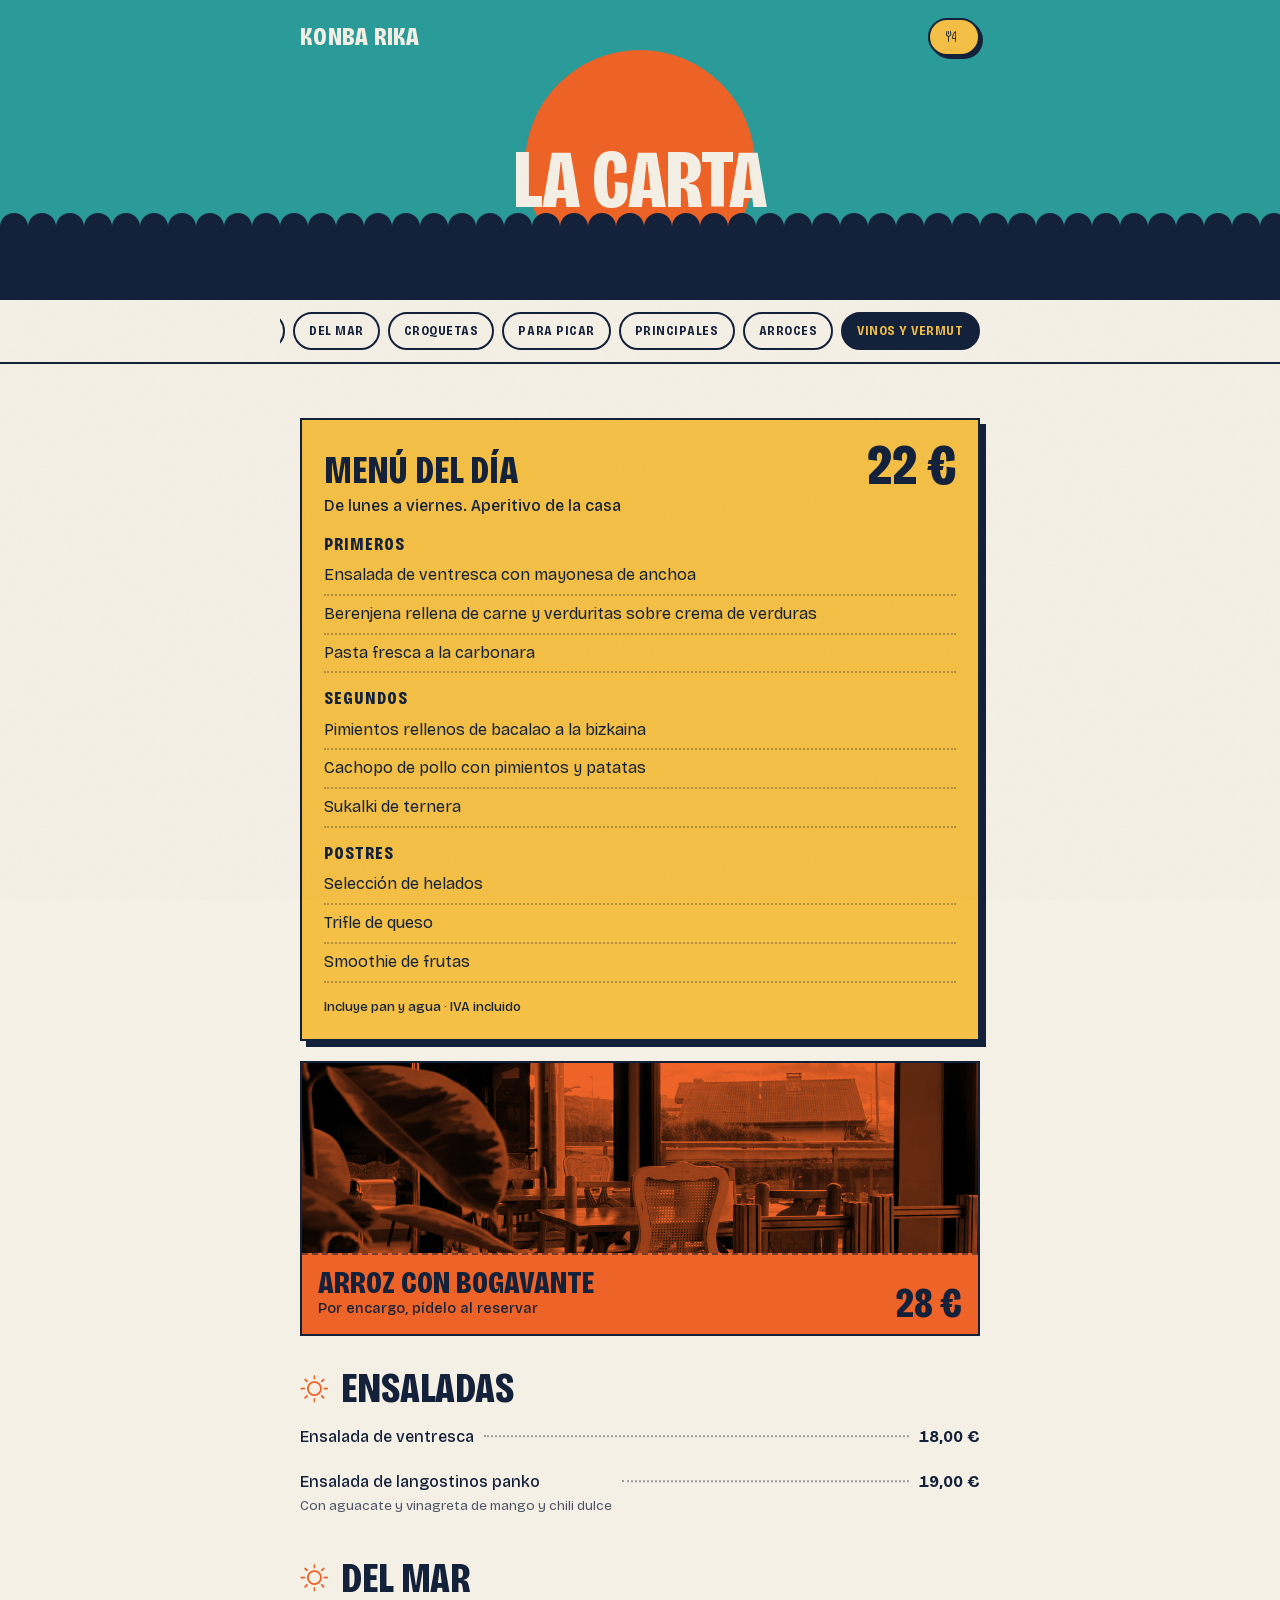
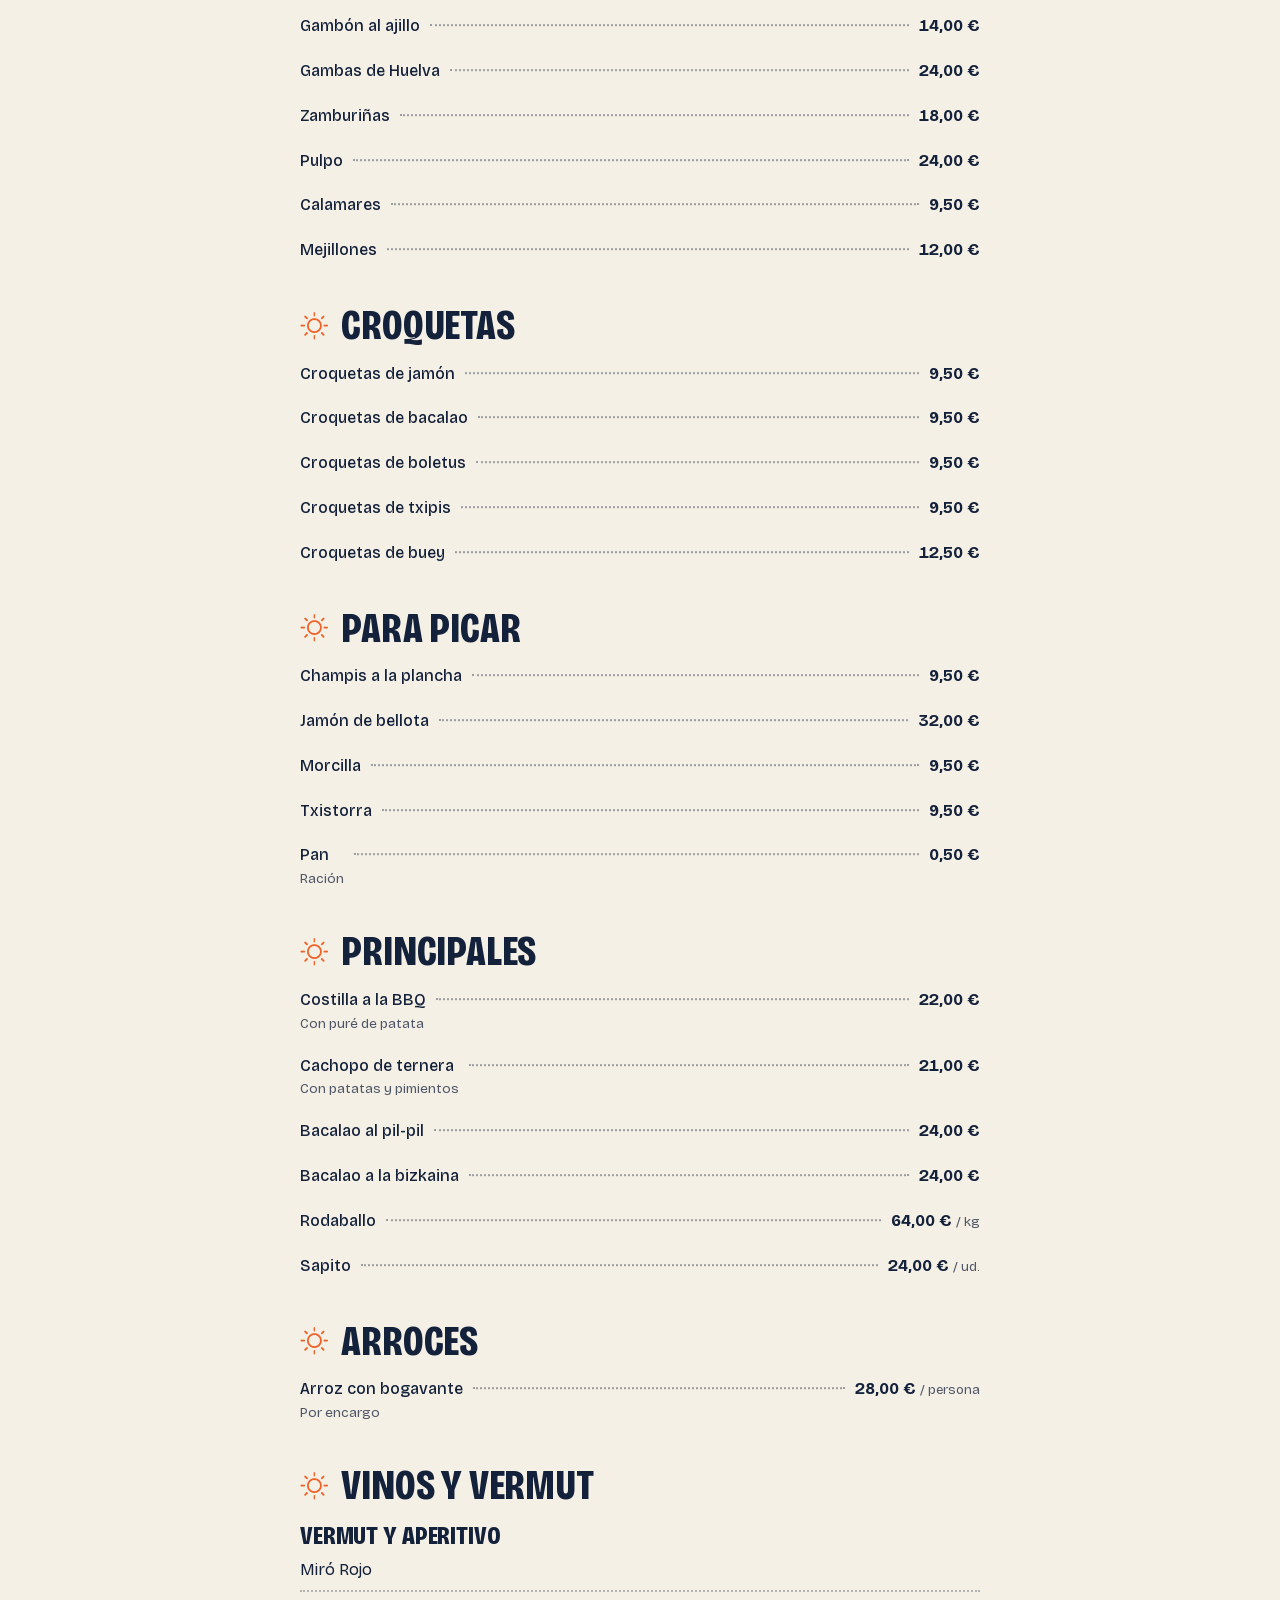
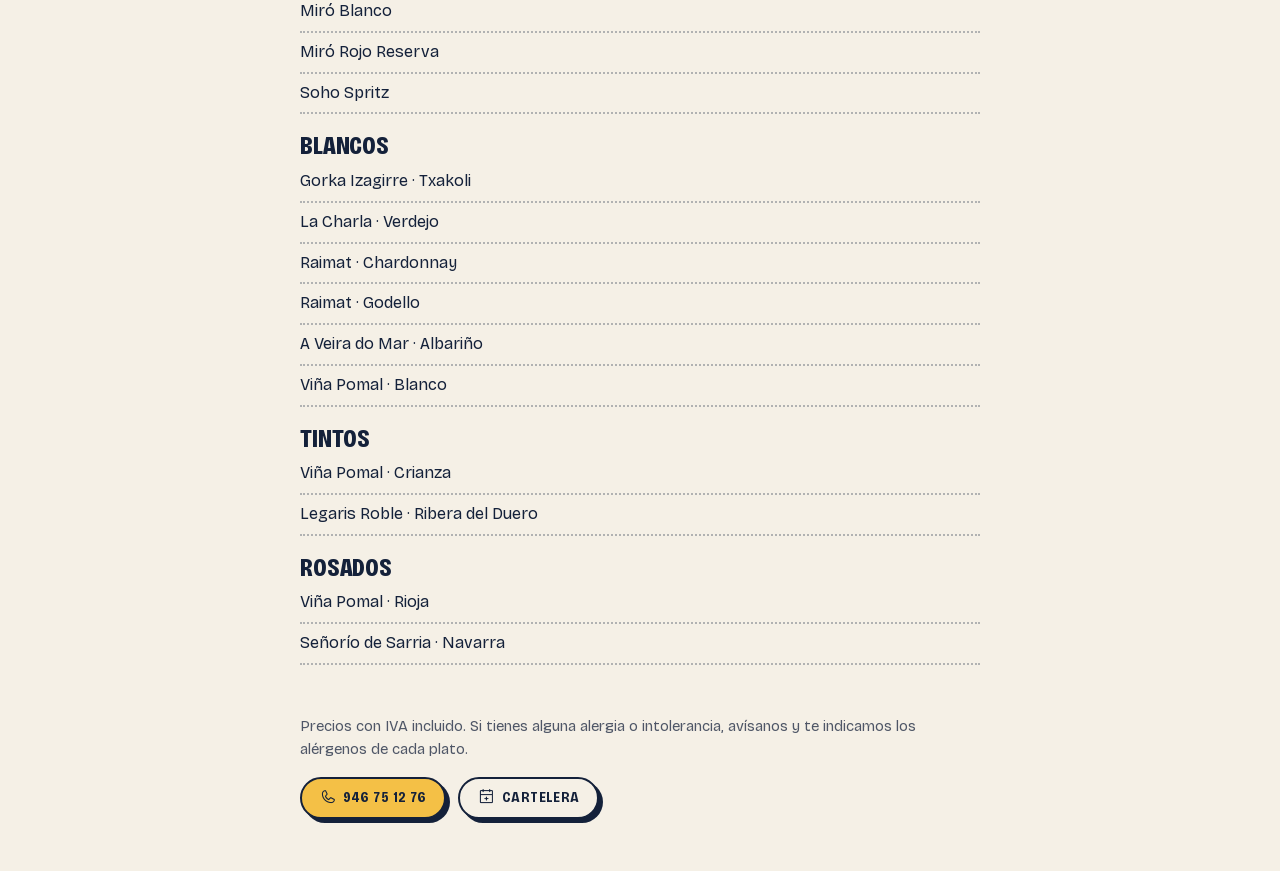
==== carta.html @ e516ca1f "Demo web Konba Rika Co-Authored-By: Claude Opus 5.5 <noreply@anthropic.com>" ====
<!doctype html>
<html lang="es">
<head>
  <meta charset="utf-8">
  <meta name="viewport" content="width=device-width, initial-scale=1, viewport-fit=cover">
  <meta name="robots" content="noindex, nofollow">
  <title>Carta · Konba Rika</title>
  <meta name="description" content="Carta digital de Konba Rika, Barrika: picoteo, menú del día y vinos.">
  <meta name="theme-color" content="#2a9c99">
  <link rel="stylesheet" href="assets/css/fonts-bricolage.css">
  <link rel="stylesheet" href="assets/vendor/phosphor/style.css">
  <link rel="stylesheet" href="assets/css/site.css?v=3">
  <style>
    body { font-size: 16px; }
    .c-head { position: relative; background: var(--sea); color: var(--paper); overflow: hidden; height: 300px; }
    .c-head .c-sun { position: absolute; left: 50%; bottom: 20px; width: 230px; height: 230px; transform: translateX(-50%); border-radius: 50%; background: var(--sun); }
    .c-head .c-sea { position: absolute; left: 0; right: 0; bottom: 0; height: 74px; background: var(--ink); }
    .c-head .c-sea::before { content: ""; position: absolute; left: 0; right: 0; top: -13px; height: 14px; background: radial-gradient(circle at 14px 14px, var(--ink) 13.5px, transparent 14.5px) 0 0 / 28px 14px repeat-x; }
    .c-head .inner { position: relative; z-index: 2; max-width: 720px; margin: 0 auto; height: 100%; padding: 18px 20px 0; display: flex; flex-direction: column; }
    .c-top { display: flex; align-items: center; justify-content: space-between; gap: 12px; }
    .c-top .brand { font-size: 1.6rem; color: var(--paper); }
    .mesa-chip { display: inline-flex; align-items: center; gap: 6px; height: 38px; padding: 0 14px; border-radius: 999px; background: var(--sand); color: var(--ink); border: 2px solid var(--ink); font-weight: 700; font-stretch: 85%; text-transform: uppercase; letter-spacing: 0.04em; font-size: 0.86rem; box-shadow: 3px 3px 0 var(--ink); }
    .c-head h1 { margin-top: auto; margin-bottom: 86px; font-size: 5.2rem; line-height: 0.8; text-align: center; color: var(--paper); }
    .c-nav { position: sticky; top: 0; z-index: 10; background: var(--paper); border-bottom: 2px solid var(--ink); }
    .c-nav .inner { max-width: 720px; margin: 0 auto; display: flex; gap: 8px; overflow-x: auto; padding: 12px 20px; scrollbar-width: none; }
    .c-nav .inner::-webkit-scrollbar { display: none; }
    .c-nav a { flex: 0 0 auto; height: 38px; display: inline-flex; align-items: center; padding: 0 14px; border-radius: 999px; border: 2px solid var(--ink); text-decoration: none; font-weight: 700; font-stretch: 85%; text-transform: uppercase; letter-spacing: 0.04em; font-size: 0.82rem; white-space: nowrap; }
    .c-nav a.is-active { background: var(--ink); color: var(--sand); }
    .c-main { max-width: 720px; margin: 0 auto; padding: 8px 20px 40px; }
    .c-sec { padding-top: 34px; scroll-margin-top: 70px; }
    .c-sec > h2 { font-size: 2.6rem; margin-bottom: 8px; display: flex; align-items: center; gap: 0.3em; }
    .c-sec > h2 i { color: var(--sun); font-size: 0.7em; }
    .c-sec .dish { padding: 10px 0; }
    .today { background: var(--sand); border: 2px solid var(--ink); box-shadow: 6px 6px 0 var(--ink); padding: 22px; margin-top: 24px; }
    .today .row { display: flex; align-items: flex-end; justify-content: space-between; gap: 12px; }
    .today h2 { font-size: 2.4rem; }
    .today .p { font-family: var(--display); font-weight: 800; font-stretch: 75%; font-size: 3.6rem; line-height: 0.8; color: var(--ink); }
    .today h3 { font-size: 1.1rem; letter-spacing: 0.06em; color: var(--ink); margin: 18px 0 4px; }
    .today ul { list-style: none; margin: 0; padding: 0; }
    .today li { padding: 6px 0; border-bottom: 2px dotted rgba(21,35,59,0.3); }
    .today small { display: block; margin-top: 14px; font-weight: 500; }
    .highlight { margin-top: 20px; position: relative; background: var(--sun); border: 2px solid var(--ink); overflow: hidden; }
    .highlight img { width: 100%; height: 190px; object-fit: cover; filter: grayscale(1) contrast(1.2); mix-blend-mode: multiply; }
    .highlight div { display: flex; justify-content: space-between; align-items: flex-end; gap: 12px; padding: 14px 16px; border-top: 2px dashed rgba(21,35,59,0.55); }
    .highlight b { font-family: var(--display); font-weight: 800; font-stretch: 75%; text-transform: uppercase; font-size: 2rem; line-height: 0.9; display: block; }
    .highlight span { font-weight: 500; font-size: 0.9rem; }
    .highlight .pp { font-family: var(--display); font-weight: 800; font-stretch: 75%; font-size: 2.6rem; line-height: 0.8; }
    .wine h3 { font-size: 1.6rem; margin: 20px 0 4px; }
    .wine ul { list-style: none; margin: 0; padding: 0; }
    .wine li { padding: 7px 0; border-bottom: 2px dotted rgba(21,35,59,0.3); }
    .c-foot { max-width: 720px; margin: 0 auto; padding: 10px 20px 52px; display: grid; gap: 16px; }
    .c-foot p { color: var(--ink-70); font-size: 0.92rem; }
    .c-foot .btns { display: flex; gap: 12px; flex-wrap: wrap; }
  </style>
</head>
<body>
  <header class="c-head">
    <div class="c-sun" aria-hidden="true"></div>
    <div class="c-sea" aria-hidden="true"></div>
    <div class="inner">
      <div class="c-top">
        <a class="brand" href="index.html" style="text-decoration:none">Konba Rika</a>
        <span class="mesa-chip" id="mesaChip" hidden><i class="ph ph-fork-knife"></i> <span></span></span>
      </div>
      <h1>La carta</h1>
    </div>
  </header>

  <nav class="c-nav" aria-label="Secciones de la carta"><div class="inner" id="cNav"></div></nav>

  <main class="c-main" id="cMain"></main>

  <footer class="c-foot">
    <p>Precios con IVA incluido. Si tienes alguna alergia o intolerancia, avísanos y te indicamos los alérgenos de cada plato.</p>
    <div class="btns">
      <a class="btn btn-sm btn-sand" href="tel:+34946751276"><i class="ph ph-phone"></i> 946 75 12 76</a>
      <a class="btn btn-sm" href="index.html#cartelera"><i class="ph ph-calendar-plus"></i> Cartelera</a>
    </div>
  </footer>

  <script src="assets/js/data.js?v=3"></script>
  <script>
  (function () {
    var esc = KR.esc;
    var params = new URLSearchParams(location.search);
    var mesa = params.get("mesa");
    if (mesa) { var chip = document.getElementById("mesaChip"); chip.hidden = false; chip.querySelector("span").textContent = "Mesa " + mesa; }

    var agot = KR.getAgotados();
    var m = KR.getMenuDia();
    var html = "";
    var navItems = [["hoy", "Menú del día"]];

    function lista(t, arr) { return "<h3>" + t + "</h3><ul>" + (arr || []).filter(Boolean).map(function (x) { return "<li>" + esc(x) + "</li>"; }).join("") + "</ul>"; }
    html += '<section class="c-sec" id="hoy" style="padding-top:22px"><div class="today">' +
      '<div class="row"><h2>Menú del día</h2><span class="p">' + esc(m.precio) + ' €</span></div>' +
      '<p style="font-weight:500;margin-top:6px">De lunes a viernes. ' + esc(m.aperitivo || "") + '</p>' +
      lista("Primeros", m.primeros) + lista("Segundos", m.segundos) + lista("Postres", m.postres) +
      '<small>' + esc(m.incluye || "") + '</small></div>' +
      '<div class="highlight"><img src="assets/img/p0377-sm.jpg" alt=""><div><span><b>Arroz con bogavante</b>Por encargo, pídelo al reservar</span><span class="pp">28 €</span></div></div></section>';

    KR.carta.forEach(function (g) {
      navItems.push([g.id, g.nombre]);
      html += '<section class="c-sec" id="' + g.id + '"><h2><i class="ph ph-sun" aria-hidden="true"></i>' + esc(g.nombre) + "</h2>" + g.platos.map(function (p) {
        var out = agot.indexOf(p.id) > -1;
        return '<div class="dish' + (out ? " is-out" : "") + '"><span class="name">' + esc(p.nombre) +
          (out ? '<span class="badge-out">Agotado hoy</span>' : "") +
          (p.nota ? '<span class="note">' + esc(p.nota) + "</span>" : "") +
          '</span><span class="dots" aria-hidden="true"></span><span class="price">' + esc(p.precio) + " €" + (p.unidad ? " <small>" + esc(p.unidad) + "</small>" : "") + "</span></div>";
      }).join("") + "</section>";
    });

    navItems.push(["vinos", "Vinos y vermut"]);
    html += '<section class="c-sec wine" id="vinos"><h2><i class="ph ph-sun" aria-hidden="true"></i>Vinos y vermut</h2>' + KR.vinos.map(function (g) {
      return "<h3>" + esc(g.grupo) + "</h3><ul>" + g.items.map(function (i) { return "<li>" + esc(i) + "</li>"; }).join("") + "</ul>";
    }).join("") + "</section>";

    document.getElementById("cMain").innerHTML = html;
    var nav = document.getElementById("cNav");
    nav.innerHTML = navItems.map(function (n) { return '<a href="#' + n[0] + '" data-id="' + n[0] + '">' + esc(n[1]) + "</a>"; }).join("");

    var links = Array.prototype.slice.call(nav.querySelectorAll("a"));
    function setActive(id) {
      links.forEach(function (a) {
        var on = a.dataset.id === id;
        a.classList.toggle("is-active", on);
        if (on) nav.scrollTo({ left: a.offsetLeft - 20, behavior: "smooth" });
      });
    }
    setActive("hoy");
    if ("IntersectionObserver" in window) {
      var io = new IntersectionObserver(function (entries) {
        entries.forEach(function (e) { if (e.isIntersecting) setActive(e.target.id); });
      }, { rootMargin: "-70px 0px -65% 0px" });
      document.querySelectorAll(".c-sec").forEach(function (s) { io.observe(s); });
    }
  })();
  </script>
</body>
</html>
---- assets/css/fonts-bricolage.css ----
/* latin-ext */
@font-face {
  font-family: 'Bricolage Grotesque';
  font-style: normal;
  font-weight: 200 800;
  font-stretch: 75% 100%;
  font-display: swap;
  src: url('../fonts/Bricolage-latin-ext.woff2') format('woff2');
  unicode-range: U+0100-02BA, U+02BD-02C5, U+02C7-02CC, U+02CE-02D7, U+02DD-02FF, U+0304, U+0308, U+0329, U+1D00-1DBF, U+1E00-1E9F, U+1EF2-1EFF, U+2020, U+20A0-20AB, U+20AD-20C4, U+2113, U+2C60-2C7F, U+A720-A7FF;
}

/* latin */
@font-face {
  font-family: 'Bricolage Grotesque';
  font-style: normal;
  font-weight: 200 800;
  font-stretch: 75% 100%;
  font-display: swap;
  src: url('../fonts/Bricolage-latin.woff2') format('woff2');
  unicode-range: U+0000-00FF, U+0131, U+0152-0153, U+02BB-02BC, U+02C6, U+02DA, U+02DC, U+0304, U+0308, U+0329, U+2000-206F, U+20AC, U+2122, U+2191, U+2193, U+2212, U+2215, U+FEFF, U+FFFD;
}
---- assets/vendor/phosphor/style.css ----
@font-face {
  font-family: "Phosphor";
  src: url("./Phosphor.woff2") format("woff2");
  font-weight: normal;
  font-style: normal;
  font-display: block;
}

.ph {
  /* use !important to prevent issues with browser extensions that change fonts */
  font-family: "Phosphor" !important;
  speak: never;
  font-style: normal;
  font-weight: normal;
  font-variant: normal;
  text-transform: none;
  line-height: 1;

  /* Enable Ligatures ================ */
  letter-spacing: 0;
  -webkit-font-feature-settings: "liga";
  -moz-font-feature-settings: "liga=1";
  -moz-font-feature-settings: "liga";
  -ms-font-feature-settings: "liga" 1;
  font-feature-settings: "liga";
  -webkit-font-variant-ligatures: discretionary-ligatures;
  font-variant-ligatures: discretionary-ligatures;

  /* Better Font Rendering =========== */
  -webkit-font-smoothing: antialiased;
  -moz-osx-font-smoothing: grayscale;
}

.ph.ph-acorn:before {
  content: "\eb9a";
}
.ph.ph-address-book:before {
  content: "\e6f8";
}
.ph.ph-address-book-tabs:before {
  content: "\ee4e";
}
.ph.ph-air-traffic-control:before {
  content: "\ecd8";
}
.ph.ph-airplane:before {
  content: "\e002";
}
.ph.ph-airplane-in-flight:before {
  content: "\e4fe";
}
.ph.ph-airplane-landing:before {
  content: "\e502";
}
.ph.ph-airplane-takeoff:before {
  content: "\e504";
}
.ph.ph-airplane-taxiing:before {
  content: "\e500";
}
.ph.ph-airplane-tilt:before {
  content: "\e5d6";
}
.ph.ph-airplay:before {
  content: "\e004";
}
.ph.ph-alarm:before {
  content: "\e006";
}
.ph.ph-alien:before {
  content: "\e8a6";
}
.ph.ph-align-bottom:before {
  content: "\e506";
}
.ph.ph-align-bottom-simple:before {
  content: "\eb0c";
}
.ph.ph-align-center-horizontal:before {
  content: "\e50a";
}
.ph.ph-align-center-horizontal-simple:before {
  content: "\eb0e";
}
.ph.ph-align-center-vertical:before {
  content: "\e50c";
}
.ph.ph-align-center-vertical-simple:before {
  content: "\eb10";
}
.ph.ph-align-left:before {
  content: "\e50e";
}
.ph.ph-align-left-simple:before {
  content: "\eaee";
}
.ph.ph-align-right:before {
  content: "\e510";
}
.ph.ph-align-right-simple:before {
  content: "\eb12";
}
.ph.ph-align-top:before {
  content: "\e512";
}
.ph.ph-align-top-simple:before {
  content: "\eb14";
}
.ph.ph-amazon-logo:before {
  content: "\e96c";
}
.ph.ph-ambulance:before {
  content: "\e572";
}
.ph.ph-anchor:before {
  content: "\e514";
}
.ph.ph-anchor-simple:before {
  content: "\e5d8";
}
.ph.ph-android-logo:before {
  content: "\e008";
}
.ph.ph-angle:before {
  content: "\e7bc";
}
.ph.ph-angular-logo:before {
  content: "\eb80";
}
.ph.ph-aperture:before {
  content: "\e00a";
}
.ph.ph-app-store-logo:before {
  content: "\e974";
}
.ph.ph-app-window:before {
  content: "\e5da";
}
.ph.ph-apple-logo:before {
  content: "\e516";
}
.ph.ph-apple-podcasts-logo:before {
  content: "\eb96";
}
.ph.ph-approximate-equals:before {
  content: "\edaa";
}
.ph.ph-archive:before {
  content: "\e00c";
}
.ph.ph-armchair:before {
  content: "\e012";
}
.ph.ph-arrow-arc-left:before {
  content: "\e014";
}
.ph.ph-arrow-arc-right:before {
  content: "\e016";
}
.ph.ph-arrow-bend-double-up-left:before {
  content: "\e03a";
}
.ph.ph-arrow-bend-double-up-right:before {
  content: "\e03c";
}
.ph.ph-arrow-bend-down-left:before {
  content: "\e018";
}
.ph.ph-arrow-bend-down-right:before {
  content: "\e01a";
}
.ph.ph-arrow-bend-left-down:before {
  content: "\e01c";
}
.ph.ph-arrow-bend-left-up:before {
  content: "\e01e";
}
.ph.ph-arrow-bend-right-down:before {
  content: "\e020";
}
.ph.ph-arrow-bend-right-up:before {
  content: "\e022";
}
.ph.ph-arrow-bend-up-left:before {
  content: "\e024";
}
.ph.ph-arrow-bend-up-right:before {
  content: "\e026";
}
.ph.ph-arrow-circle-down:before {
  content: "\e028";
}
.ph.ph-arrow-circle-down-left:before {
  content: "\e02a";
}
.ph.ph-arrow-circle-down-right:before {
  content: "\e02c";
}
.ph.ph-arrow-circle-left:before {
  content: "\e05a";
}
.ph.ph-arrow-circle-right:before {
  content: "\e02e";
}
.ph.ph-arrow-circle-up:before {
  content: "\e030";
}
.ph.ph-arrow-circle-up-left:before {
  content: "\e032";
}
.ph.ph-arrow-circle-up-right:before {
  content: "\e034";
}
.ph.ph-arrow-clockwise:before {
  content: "\e036";
}
.ph.ph-arrow-counter-clockwise:before {
  content: "\e038";
}
.ph.ph-arrow-down:before {
  content: "\e03e";
}
.ph.ph-arrow-down-left:before {
  content: "\e040";
}
.ph.ph-arrow-down-right:before {
  content: "\e042";
}
.ph.ph-arrow-elbow-down-left:before {
  content: "\e044";
}
.ph.ph-arrow-elbow-down-right:before {
  content: "\e046";
}
.ph.ph-arrow-elbow-left:before {
  content: "\e048";
}
.ph.ph-arrow-elbow-left-down:before {
  content: "\e04a";
}
.ph.ph-arrow-elbow-left-up:before {
  content: "\e04c";
}
.ph.ph-arrow-elbow-right:before {
  content: "\e04e";
}
.ph.ph-arrow-elbow-right-down:before {
  content: "\e050";
}
.ph.ph-arrow-elbow-right-up:before {
  content: "\e052";
}
.ph.ph-arrow-elbow-up-left:before {
  content: "\e054";
}
.ph.ph-arrow-elbow-up-right:before {
  content: "\e056";
}
.ph.ph-arrow-fat-down:before {
  content: "\e518";
}
.ph.ph-arrow-fat-left:before {
  content: "\e51a";
}
.ph.ph-arrow-fat-line-down:before {
  content: "\e51c";
}
.ph.ph-arrow-fat-line-left:before {
  content: "\e51e";
}
.ph.ph-arrow-fat-line-right:before {
  content: "\e520";
}
.ph.ph-arrow-fat-line-up:before {
  content: "\e522";
}
.ph.ph-arrow-fat-lines-down:before {
  content: "\e524";
}
.ph.ph-arrow-fat-lines-left:before {
  content: "\e526";
}
.ph.ph-arrow-fat-lines-right:before {
  content: "\e528";
}
.ph.ph-arrow-fat-lines-up:before {
  content: "\e52a";
}
.ph.ph-arrow-fat-right:before {
  content: "\e52c";
}
.ph.ph-arrow-fat-up:before {
  content: "\e52e";
}
.ph.ph-arrow-left:before {
  content: "\e058";
}
.ph.ph-arrow-line-down:before {
  content: "\e05c";
}
.ph.ph-arrow-line-down-left:before {
  content: "\e05e";
}
.ph.ph-arrow-line-down-right:before {
  content: "\e060";
}
.ph.ph-arrow-line-left:before {
  content: "\e062";
}
.ph.ph-arrow-line-right:before {
  content: "\e064";
}
.ph.ph-arrow-line-up:before {
  content: "\e066";
}
.ph.ph-arrow-line-up-left:before {
  content: "\e068";
}
.ph.ph-arrow-line-up-right:before {
  content: "\e06a";
}
.ph.ph-arrow-right:before {
  content: "\e06c";
}
.ph.ph-arrow-square-down:before {
  content: "\e06e";
}
.ph.ph-arrow-square-down-left:before {
  content: "\e070";
}
.ph.ph-arrow-square-down-right:before {
  content: "\e072";
}
.ph.ph-arrow-square-in:before {
  content: "\e5dc";
}
.ph.ph-arrow-square-left:before {
  content: "\e074";
}
.ph.ph-arrow-square-out:before {
  content: "\e5de";
}
.ph.ph-arrow-square-right:before {
  content: "\e076";
}
.ph.ph-arrow-square-up:before {
  content: "\e078";
}
.ph.ph-arrow-square-up-left:before {
  content: "\e07a";
}
.ph.ph-arrow-square-up-right:before {
  content: "\e07c";
}
.ph.ph-arrow-u-down-left:before {
  content: "\e07e";
}
.ph.ph-arrow-u-down-right:before {
  content: "\e080";
}
.ph.ph-arrow-u-left-down:before {
  content: "\e082";
}
.ph.ph-arrow-u-left-up:before {
  content: "\e084";
}
.ph.ph-arrow-u-right-down:before {
  content: "\e086";
}
.ph.ph-arrow-u-right-up:before {
  content: "\e088";
}
.ph.ph-arrow-u-up-left:before {
  content: "\e08a";
}
.ph.ph-arrow-u-up-right:before {
  content: "\e08c";
}
.ph.ph-arrow-up:before {
  content: "\e08e";
}
.ph.ph-arrow-up-left:before {
  content: "\e090";
}
.ph.ph-arrow-up-right:before {
  content: "\e092";
}
.ph.ph-arrows-clockwise:before {
  content: "\e094";
}
.ph.ph-arrows-counter-clockwise:before {
  content: "\e096";
}
.ph.ph-arrows-down-up:before {
  content: "\e098";
}
.ph.ph-arrows-horizontal:before {
  content: "\eb06";
}
.ph.ph-arrows-in:before {
  content: "\e09a";
}
.ph.ph-arrows-in-cardinal:before {
  content: "\e09c";
}
.ph.ph-arrows-in-line-horizontal:before {
  content: "\e530";
}
.ph.ph-arrows-in-line-vertical:before {
  content: "\e532";
}
.ph.ph-arrows-in-simple:before {
  content: "\e09e";
}
.ph.ph-arrows-left-right:before {
  content: "\e0a0";
}
.ph.ph-arrows-merge:before {
  content: "\ed3e";
}
.ph.ph-arrows-out:before {
  content: "\e0a2";
}
.ph.ph-arrows-out-cardinal:before {
  content: "\e0a4";
}
.ph.ph-arrows-out-line-horizontal:before {
  content: "\e534";
}
.ph.ph-arrows-out-line-vertical:before {
  content: "\e536";
}
.ph.ph-arrows-out-simple:before {
  content: "\e0a6";
}
.ph.ph-arrows-split:before {
  content: "\ed3c";
}
.ph.ph-arrows-vertical:before {
  content: "\eb04";
}
.ph.ph-article:before {
  content: "\e0a8";
}
.ph.ph-article-medium:before {
  content: "\e5e0";
}
.ph.ph-article-ny-times:before {
  content: "\e5e2";
}
.ph.ph-asclepius:before {
  content: "\ee34";
}
.ph.ph-caduceus:before {
  content: "\ee34";
}
.ph.ph-asterisk:before {
  content: "\e0aa";
}
.ph.ph-asterisk-simple:before {
  content: "\e832";
}
.ph.ph-at:before {
  content: "\e0ac";
}
.ph.ph-atom:before {
  content: "\e5e4";
}
.ph.ph-avocado:before {
  content: "\ee04";
}
.ph.ph-axe:before {
  content: "\e9fc";
}
.ph.ph-baby:before {
  content: "\e774";
}
.ph.ph-baby-carriage:before {
  content: "\e818";
}
.ph.ph-backpack:before {
  content: "\e922";
}
.ph.ph-backspace:before {
  content: "\e0ae";
}
.ph.ph-bag:before {
  content: "\e0b0";
}
.ph.ph-bag-simple:before {
  content: "\e5e6";
}
.ph.ph-balloon:before {
  content: "\e76c";
}
.ph.ph-bandaids:before {
  content: "\e0b2";
}
.ph.ph-bank:before {
  content: "\e0b4";
}
.ph.ph-barbell:before {
  content: "\e0b6";
}
.ph.ph-barcode:before {
  content: "\e0b8";
}
.ph.ph-barn:before {
  content: "\ec72";
}
.ph.ph-barricade:before {
  content: "\e948";
}
.ph.ph-baseball:before {
  content: "\e71a";
}
.ph.ph-baseball-cap:before {
  content: "\ea28";
}
.ph.ph-baseball-helmet:before {
  content: "\ee4a";
}
.ph.ph-basket:before {
  content: "\e964";
}
.ph.ph-basketball:before {
  content: "\e724";
}
.ph.ph-bathtub:before {
  content: "\e81e";
}
.ph.ph-battery-charging:before {
  content: "\e0ba";
}
.ph.ph-battery-charging-vertical:before {
  content: "\e0bc";
}
.ph.ph-battery-empty:before {
  content: "\e0be";
}
.ph.ph-battery-full:before {
  content: "\e0c0";
}
.ph.ph-battery-high:before {
  content: "\e0c2";
}
.ph.ph-battery-low:before {
  content: "\e0c4";
}
.ph.ph-battery-medium:before {
  content: "\e0c6";
}
.ph.ph-battery-plus:before {
  content: "\e808";
}
.ph.ph-battery-plus-vertical:before {
  content: "\ec50";
}
.ph.ph-battery-vertical-empty:before {
  content: "\e7c6";
}
.ph.ph-battery-vertical-full:before {
  content: "\e7c4";
}
.ph.ph-battery-vertical-high:before {
  content: "\e7c2";
}
.ph.ph-battery-vertical-low:before {
  content: "\e7be";
}
.ph.ph-battery-vertical-medium:before {
  content: "\e7c0";
}
.ph.ph-battery-warning:before {
  content: "\e0c8";
}
.ph.ph-battery-warning-vertical:before {
  content: "\e0ca";
}
.ph.ph-beach-ball:before {
  content: "\ed24";
}
.ph.ph-beanie:before {
  content: "\ea2a";
}
.ph.ph-bed:before {
  content: "\e0cc";
}
.ph.ph-beer-bottle:before {
  content: "\e7b0";
}
.ph.ph-beer-stein:before {
  content: "\eb62";
}
.ph.ph-behance-logo:before {
  content: "\e7f4";
}
.ph.ph-bell:before {
  content: "\e0ce";
}
.ph.ph-bell-ringing:before {
  content: "\e5e8";
}
.ph.ph-bell-simple:before {
  content: "\e0d0";
}
.ph.ph-bell-simple-ringing:before {
  content: "\e5ea";
}
.ph.ph-bell-simple-slash:before {
  content: "\e0d2";
}
.ph.ph-bell-simple-z:before {
  content: "\e5ec";
}
.ph.ph-bell-slash:before {
  content: "\e0d4";
}
.ph.ph-bell-z:before {
  content: "\e5ee";
}
.ph.ph-belt:before {
  content: "\ea2c";
}
.ph.ph-bezier-curve:before {
  content: "\eb00";
}
.ph.ph-bicycle:before {
  content: "\e0d6";
}
.ph.ph-binary:before {
  content: "\ee60";
}
.ph.ph-binoculars:before {
  content: "\ea64";
}
.ph.ph-biohazard:before {
  content: "\e9e0";
}
.ph.ph-bird:before {
  content: "\e72c";
}
.ph.ph-blueprint:before {
  content: "\eda0";
}
.ph.ph-bluetooth:before {
  content: "\e0da";
}
.ph.ph-bluetooth-connected:before {
  content: "\e0dc";
}
.ph.ph-bluetooth-slash:before {
  content: "\e0de";
}
.ph.ph-bluetooth-x:before {
  content: "\e0e0";
}
.ph.ph-boat:before {
  content: "\e786";
}
.ph.ph-bomb:before {
  content: "\ee0a";
}
.ph.ph-bone:before {
  content: "\e7f2";
}
.ph.ph-book:before {
  content: "\e0e2";
}
.ph.ph-book-bookmark:before {
  content: "\e0e4";
}
.ph.ph-book-open:before {
  content: "\e0e6";
}
.ph.ph-book-open-text:before {
  content: "\e8f2";
}
.ph.ph-book-open-user:before {
  content: "\ede0";
}
.ph.ph-bookmark:before {
  content: "\e0e8";
}
.ph.ph-bookmark-simple:before {
  content: "\e0ea";
}
.ph.ph-bookmarks:before {
  content: "\e0ec";
}
.ph.ph-bookmarks-simple:before {
  content: "\e5f0";
}
.ph.ph-books:before {
  content: "\e758";
}
.ph.ph-boot:before {
  content: "\ecca";
}
.ph.ph-boules:before {
  content: "\e722";
}
.ph.ph-bounding-box:before {
  content: "\e6ce";
}
.ph.ph-bowl-food:before {
  content: "\eaa4";
}
.ph.ph-bowl-steam:before {
  content: "\e8e4";
}
.ph.ph-bowling-ball:before {
  content: "\ea34";
}
.ph.ph-box-arrow-down:before {
  content: "\e00e";
}
.ph.ph-archive-box:before {
  content: "\e00e";
}
.ph.ph-box-arrow-up:before {
  content: "\ee54";
}
.ph.ph-boxing-glove:before {
  content: "\ea36";
}
.ph.ph-brackets-angle:before {
  content: "\e862";
}
.ph.ph-brackets-curly:before {
  content: "\e860";
}
.ph.ph-brackets-round:before {
  content: "\e864";
}
.ph.ph-brackets-square:before {
  content: "\e85e";
}
.ph.ph-brain:before {
  content: "\e74e";
}
.ph.ph-brandy:before {
  content: "\e6b4";
}
.ph.ph-bread:before {
  content: "\e81c";
}
.ph.ph-bridge:before {
  content: "\ea68";
}
.ph.ph-briefcase:before {
  content: "\e0ee";
}
.ph.ph-briefcase-metal:before {
  content: "\e5f2";
}
.ph.ph-broadcast:before {
  content: "\e0f2";
}
.ph.ph-broom:before {
  content: "\ec54";
}
.ph.ph-browser:before {
  content: "\e0f4";
}
.ph.ph-browsers:before {
  content: "\e0f6";
}
.ph.ph-bug:before {
  content: "\e5f4";
}
.ph.ph-bug-beetle:before {
  content: "\e5f6";
}
.ph.ph-bug-droid:before {
  content: "\e5f8";
}
.ph.ph-building:before {
  content: "\e100";
}
.ph.ph-building-apartment:before {
  content: "\e0fe";
}
.ph.ph-building-office:before {
  content: "\e0ff";
}
.ph.ph-buildings:before {
  content: "\e102";
}
.ph.ph-bulldozer:before {
  content: "\ec6c";
}
.ph.ph-bus:before {
  content: "\e106";
}
.ph.ph-butterfly:before {
  content: "\ea6e";
}
.ph.ph-cable-car:before {
  content: "\e49c";
}
.ph.ph-cactus:before {
  content: "\e918";
}
.ph.ph-cake:before {
  content: "\e780";
}
.ph.ph-calculator:before {
  content: "\e538";
}
.ph.ph-calendar:before {
  content: "\e108";
}
.ph.ph-calendar-blank:before {
  content: "\e10a";
}
.ph.ph-calendar-check:before {
  content: "\e712";
}
.ph.ph-calendar-dot:before {
  content: "\e7b2";
}
.ph.ph-calendar-dots:before {
  content: "\e7b4";
}
.ph.ph-calendar-heart:before {
  content: "\e8b0";
}
.ph.ph-calendar-minus:before {
  content: "\ea14";
}
.ph.ph-calendar-plus:before {
  content: "\e714";
}
.ph.ph-calendar-slash:before {
  content: "\ea12";
}
.ph.ph-calendar-star:before {
  content: "\e8b2";
}
.ph.ph-calendar-x:before {
  content: "\e10c";
}
.ph.ph-call-bell:before {
  content: "\e7de";
}
.ph.ph-camera:before {
  content: "\e10e";
}
.ph.ph-camera-plus:before {
  content: "\ec58";
}
.ph.ph-camera-rotate:before {
  content: "\e7a4";
}
.ph.ph-camera-slash:before {
  content: "\e110";
}
.ph.ph-campfire:before {
  content: "\e9d8";
}
.ph.ph-car:before {
  content: "\e112";
}
.ph.ph-car-battery:before {
  content: "\ee30";
}
.ph.ph-car-profile:before {
  content: "\e8cc";
}
.ph.ph-car-simple:before {
  content: "\e114";
}
.ph.ph-cardholder:before {
  content: "\e5fa";
}
.ph.ph-cards:before {
  content: "\e0f8";
}
.ph.ph-cards-three:before {
  content: "\ee50";
}
.ph.ph-caret-circle-double-down:before {
  content: "\e116";
}
.ph.ph-caret-circle-double-left:before {
  content: "\e118";
}
.ph.ph-caret-circle-double-right:before {
  content: "\e11a";
}
.ph.ph-caret-circle-double-up:before {
  content: "\e11c";
}
.ph.ph-caret-circle-down:before {
  content: "\e11e";
}
.ph.ph-caret-circle-left:before {
  content: "\e120";
}
.ph.ph-caret-circle-right:before {
  content: "\e122";
}
.ph.ph-caret-circle-up:before {
  content: "\e124";
}
.ph.ph-caret-circle-up-down:before {
  content: "\e13e";
}
.ph.ph-caret-double-down:before {
  content: "\e126";
}
.ph.ph-caret-double-left:before {
  content: "\e128";
}
.ph.ph-caret-double-right:before {
  content: "\e12a";
}
.ph.ph-caret-double-up:before {
  content: "\e12c";
}
.ph.ph-caret-down:before {
  content: "\e136";
}
.ph.ph-caret-left:before {
  content: "\e138";
}
.ph.ph-caret-line-down:before {
  content: "\e134";
}
.ph.ph-caret-line-left:before {
  content: "\e132";
}
.ph.ph-caret-line-right:before {
  content: "\e130";
}
.ph.ph-caret-line-up:before {
  content: "\e12e";
}
.ph.ph-caret-right:before {
  content: "\e13a";
}
.ph.ph-caret-up:before {
  content: "\e13c";
}
.ph.ph-caret-up-down:before {
  content: "\e140";
}
.ph.ph-carrot:before {
  content: "\ed38";
}
.ph.ph-cash-register:before {
  content: "\ed80";
}
.ph.ph-cassette-tape:before {
  content: "\ed2e";
}
.ph.ph-castle-turret:before {
  content: "\e9d0";
}
.ph.ph-cat:before {
  content: "\e748";
}
.ph.ph-cell-signal-full:before {
  content: "\e142";
}
.ph.ph-cell-signal-high:before {
  content: "\e144";
}
.ph.ph-cell-signal-low:before {
  content: "\e146";
}
.ph.ph-cell-signal-medium:before {
  content: "\e148";
}
.ph.ph-cell-signal-none:before {
  content: "\e14a";
}
.ph.ph-cell-signal-slash:before {
  content: "\e14c";
}
.ph.ph-cell-signal-x:before {
  content: "\e14e";
}
.ph.ph-cell-tower:before {
  content: "\ebaa";
}
.ph.ph-certificate:before {
  content: "\e766";
}
.ph.ph-chair:before {
  content: "\e950";
}
.ph.ph-chalkboard:before {
  content: "\e5fc";
}
.ph.ph-chalkboard-simple:before {
  content: "\e5fe";
}
.ph.ph-chalkboard-teacher:before {
  content: "\e600";
}
.ph.ph-champagne:before {
  content: "\eaca";
}
.ph.ph-charging-station:before {
  content: "\e8d0";
}
.ph.ph-chart-bar:before {
  content: "\e150";
}
.ph.ph-chart-bar-horizontal:before {
  content: "\e152";
}
.ph.ph-chart-donut:before {
  content: "\eaa6";
}
.ph.ph-chart-line:before {
  content: "\e154";
}
.ph.ph-chart-line-down:before {
  content: "\e8b6";
}
.ph.ph-chart-line-up:before {
  content: "\e156";
}
.ph.ph-chart-pie:before {
  content: "\e158";
}
.ph.ph-chart-pie-slice:before {
  content: "\e15a";
}
.ph.ph-chart-polar:before {
  content: "\eaa8";
}
.ph.ph-chart-scatter:before {
  content: "\eaac";
}
.ph.ph-chat:before {
  content: "\e15c";
}
.ph.ph-chat-centered:before {
  content: "\e160";
}
.ph.ph-chat-centered-dots:before {
  content: "\e164";
}
.ph.ph-chat-centered-slash:before {
  content: "\e162";
}
.ph.ph-chat-centered-text:before {
  content: "\e166";
}
.ph.ph-chat-circle:before {
  content: "\e168";
}
.ph.ph-chat-circle-dots:before {
  content: "\e16c";
}
.ph.ph-chat-circle-slash:before {
  content: "\e16a";
}
.ph.ph-chat-circle-text:before {
  content: "\e16e";
}
.ph.ph-chat-dots:before {
  content: "\e170";
}
.ph.ph-chat-slash:before {
  content: "\e15e";
}
.ph.ph-chat-teardrop:before {
  content: "\e172";
}
.ph.ph-chat-teardrop-dots:before {
  content: "\e176";
}
.ph.ph-chat-teardrop-slash:before {
  content: "\e174";
}
.ph.ph-chat-teardrop-text:before {
  content: "\e178";
}
.ph.ph-chat-text:before {
  content: "\e17a";
}
.ph.ph-chats:before {
  content: "\e17c";
}
.ph.ph-chats-circle:before {
  content: "\e17e";
}
.ph.ph-chats-teardrop:before {
  content: "\e180";
}
.ph.ph-check:before {
  content: "\e182";
}
.ph.ph-check-circle:before {
  content: "\e184";
}
.ph.ph-check-fat:before {
  content: "\eba6";
}
.ph.ph-check-square:before {
  content: "\e186";
}
.ph.ph-check-square-offset:before {
  content: "\e188";
}
.ph.ph-checkerboard:before {
  content: "\e8c4";
}
.ph.ph-checks:before {
  content: "\e53a";
}
.ph.ph-cheers:before {
  content: "\ea4a";
}
.ph.ph-cheese:before {
  content: "\e9fe";
}
.ph.ph-chef-hat:before {
  content: "\ed8e";
}
.ph.ph-cherries:before {
  content: "\e830";
}
.ph.ph-church:before {
  content: "\ecea";
}
.ph.ph-cigarette:before {
  content: "\ed90";
}
.ph.ph-cigarette-slash:before {
  content: "\ed92";
}
.ph.ph-circle:before {
  content: "\e18a";
}
.ph.ph-circle-dashed:before {
  content: "\e602";
}
.ph.ph-circle-half:before {
  content: "\e18c";
}
.ph.ph-circle-half-tilt:before {
  content: "\e18e";
}
.ph.ph-circle-notch:before {
  content: "\eb44";
}
.ph.ph-circles-four:before {
  content: "\e190";
}
.ph.ph-circles-three:before {
  content: "\e192";
}
.ph.ph-circles-three-plus:before {
  content: "\e194";
}
.ph.ph-circuitry:before {
  content: "\e9c2";
}
.ph.ph-city:before {
  content: "\ea6a";
}
.ph.ph-clipboard:before {
  content: "\e196";
}
.ph.ph-clipboard-text:before {
  content: "\e198";
}
.ph.ph-clock:before {
  content: "\e19a";
}
.ph.ph-clock-afternoon:before {
  content: "\e19c";
}
.ph.ph-clock-clockwise:before {
  content: "\e19e";
}
.ph.ph-clock-countdown:before {
  content: "\ed2c";
}
.ph.ph-clock-counter-clockwise:before {
  content: "\e1a0";
}
.ph.ph-clock-user:before {
  content: "\edec";
}
.ph.ph-closed-captioning:before {
  content: "\e1a4";
}
.ph.ph-cloud:before {
  content: "\e1aa";
}
.ph.ph-cloud-arrow-down:before {
  content: "\e1ac";
}
.ph.ph-cloud-arrow-up:before {
  content: "\e1ae";
}
.ph.ph-cloud-check:before {
  content: "\e1b0";
}
.ph.ph-cloud-fog:before {
  content: "\e53c";
}
.ph.ph-cloud-lightning:before {
  content: "\e1b2";
}
.ph.ph-cloud-moon:before {
  content: "\e53e";
}
.ph.ph-cloud-rain:before {
  content: "\e1b4";
}
.ph.ph-cloud-slash:before {
  content: "\e1b6";
}
.ph.ph-cloud-snow:before {
  content: "\e1b8";
}
.ph.ph-cloud-sun:before {
  content: "\e540";
}
.ph.ph-cloud-warning:before {
  content: "\ea98";
}
.ph.ph-cloud-x:before {
  content: "\ea96";
}
.ph.ph-clover:before {
  content: "\edc8";
}
.ph.ph-club:before {
  content: "\e1ba";
}
.ph.ph-coat-hanger:before {
  content: "\e7fe";
}
.ph.ph-coda-logo:before {
  content: "\e7ce";
}
.ph.ph-code:before {
  content: "\e1bc";
}
.ph.ph-code-block:before {
  content: "\eafe";
}
.ph.ph-code-simple:before {
  content: "\e1be";
}
.ph.ph-codepen-logo:before {
  content: "\e978";
}
.ph.ph-codesandbox-logo:before {
  content: "\ea06";
}
.ph.ph-coffee:before {
  content: "\e1c2";
}
.ph.ph-coffee-bean:before {
  content: "\e1c0";
}
.ph.ph-coin:before {
  content: "\e60e";
}
.ph.ph-coin-vertical:before {
  content: "\eb48";
}
.ph.ph-coins:before {
  content: "\e78e";
}
.ph.ph-columns:before {
  content: "\e546";
}
.ph.ph-columns-plus-left:before {
  content: "\e544";
}
.ph.ph-columns-plus-right:before {
  content: "\e542";
}
.ph.ph-command:before {
  content: "\e1c4";
}
.ph.ph-compass:before {
  content: "\e1c8";
}
.ph.ph-compass-rose:before {
  content: "\e1c6";
}
.ph.ph-compass-tool:before {
  content: "\ea0e";
}
.ph.ph-computer-tower:before {
  content: "\e548";
}
.ph.ph-confetti:before {
  content: "\e81a";
}
.ph.ph-contactless-payment:before {
  content: "\ed42";
}
.ph.ph-control:before {
  content: "\eca6";
}
.ph.ph-cookie:before {
  content: "\e6ca";
}
.ph.ph-cooking-pot:before {
  content: "\e764";
}
.ph.ph-copy:before {
  content: "\e1ca";
}
.ph.ph-copy-simple:before {
  content: "\e1cc";
}
.ph.ph-copyleft:before {
  content: "\e86a";
}
.ph.ph-copyright:before {
  content: "\e54a";
}
.ph.ph-corners-in:before {
  content: "\e1ce";
}
.ph.ph-corners-out:before {
  content: "\e1d0";
}
.ph.ph-couch:before {
  content: "\e7f6";
}
.ph.ph-court-basketball:before {
  content: "\ee36";
}
.ph.ph-cow:before {
  content: "\eabe";
}
.ph.ph-cowboy-hat:before {
  content: "\ed12";
}
.ph.ph-cpu:before {
  content: "\e610";
}
.ph.ph-crane:before {
  content: "\ed48";
}
.ph.ph-crane-tower:before {
  content: "\ed49";
}
.ph.ph-credit-card:before {
  content: "\e1d2";
}
.ph.ph-cricket:before {
  content: "\ee12";
}
.ph.ph-crop:before {
  content: "\e1d4";
}
.ph.ph-cross:before {
  content: "\e8a0";
}
.ph.ph-crosshair:before {
  content: "\e1d6";
}
.ph.ph-crosshair-simple:before {
  content: "\e1d8";
}
.ph.ph-crown:before {
  content: "\e614";
}
.ph.ph-crown-cross:before {
  content: "\ee5e";
}
.ph.ph-crown-simple:before {
  content: "\e616";
}
.ph.ph-cube:before {
  content: "\e1da";
}
.ph.ph-cube-focus:before {
  content: "\ed0a";
}
.ph.ph-cube-transparent:before {
  content: "\ec7c";
}
.ph.ph-currency-btc:before {
  content: "\e618";
}
.ph.ph-currency-circle-dollar:before {
  content: "\e54c";
}
.ph.ph-currency-cny:before {
  content: "\e54e";
}
.ph.ph-currency-dollar:before {
  content: "\e550";
}
.ph.ph-currency-dollar-simple:before {
  content: "\e552";
}
.ph.ph-currency-eth:before {
  content: "\eada";
}
.ph.ph-currency-eur:before {
  content: "\e554";
}
.ph.ph-currency-gbp:before {
  content: "\e556";
}
.ph.ph-currency-inr:before {
  content: "\e558";
}
.ph.ph-currency-jpy:before {
  content: "\e55a";
}
.ph.ph-currency-krw:before {
  content: "\e55c";
}
.ph.ph-currency-kzt:before {
  content: "\ec4c";
}
.ph.ph-currency-ngn:before {
  content: "\eb52";
}
.ph.ph-currency-rub:before {
  content: "\e55e";
}
.ph.ph-cursor:before {
  content: "\e1dc";
}
.ph.ph-cursor-click:before {
  content: "\e7c8";
}
.ph.ph-cursor-text:before {
  content: "\e7d8";
}
.ph.ph-cylinder:before {
  content: "\e8fc";
}
.ph.ph-database:before {
  content: "\e1de";
}
.ph.ph-desk:before {
  content: "\ed16";
}
.ph.ph-desktop:before {
  content: "\e560";
}
.ph.ph-desktop-tower:before {
  content: "\e562";
}
.ph.ph-detective:before {
  content: "\e83e";
}
.ph.ph-dev-to-logo:before {
  content: "\ed0e";
}
.ph.ph-device-mobile:before {
  content: "\e1e0";
}
.ph.ph-device-mobile-camera:before {
  content: "\e1e2";
}
.ph.ph-device-mobile-slash:before {
  content: "\ee46";
}
.ph.ph-device-mobile-speaker:before {
  content: "\e1e4";
}
.ph.ph-device-rotate:before {
  content: "\edf2";
}
.ph.ph-device-tablet:before {
  content: "\e1e6";
}
.ph.ph-device-tablet-camera:before {
  content: "\e1e8";
}
.ph.ph-device-tablet-speaker:before {
  content: "\e1ea";
}
.ph.ph-devices:before {
  content: "\eba4";
}
.ph.ph-diamond:before {
  content: "\e1ec";
}
.ph.ph-diamonds-four:before {
  content: "\e8f4";
}
.ph.ph-dice-five:before {
  content: "\e1ee";
}
.ph.ph-dice-four:before {
  content: "\e1f0";
}
.ph.ph-dice-one:before {
  content: "\e1f2";
}
.ph.ph-dice-six:before {
  content: "\e1f4";
}
.ph.ph-dice-three:before {
  content: "\e1f6";
}
.ph.ph-dice-two:before {
  content: "\e1f8";
}
.ph.ph-disc:before {
  content: "\e564";
}
.ph.ph-disco-ball:before {
  content: "\ed98";
}
.ph.ph-discord-logo:before {
  content: "\e61a";
}
.ph.ph-divide:before {
  content: "\e1fa";
}
.ph.ph-dna:before {
  content: "\e924";
}
.ph.ph-dog:before {
  content: "\e74a";
}
.ph.ph-door:before {
  content: "\e61c";
}
.ph.ph-door-open:before {
  content: "\e7e6";
}
.ph.ph-dot:before {
  content: "\ecde";
}
.ph.ph-dot-outline:before {
  content: "\ece0";
}
.ph.ph-dots-nine:before {
  content: "\e1fc";
}
.ph.ph-dots-six:before {
  content: "\e794";
}
.ph.ph-dots-six-vertical:before {
  content: "\eae2";
}
.ph.ph-dots-three:before {
  content: "\e1fe";
}
.ph.ph-dots-three-circle:before {
  content: "\e200";
}
.ph.ph-dots-three-circle-vertical:before {
  content: "\e202";
}
.ph.ph-dots-three-outline:before {
  content: "\e204";
}
.ph.ph-dots-three-outline-vertical:before {
  content: "\e206";
}
.ph.ph-dots-three-vertical:before {
  content: "\e208";
}
.ph.ph-download:before {
  content: "\e20a";
}
.ph.ph-download-simple:before {
  content: "\e20c";
}
.ph.ph-dress:before {
  content: "\ea7e";
}
.ph.ph-dresser:before {
  content: "\e94e";
}
.ph.ph-dribbble-logo:before {
  content: "\e20e";
}
.ph.ph-drone:before {
  content: "\ed74";
}
.ph.ph-drop:before {
  content: "\e210";
}
.ph.ph-drop-half:before {
  content: "\e566";
}
.ph.ph-drop-half-bottom:before {
  content: "\eb40";
}
.ph.ph-drop-simple:before {
  content: "\ee32";
}
.ph.ph-drop-slash:before {
  content: "\e954";
}
.ph.ph-dropbox-logo:before {
  content: "\e7d0";
}
.ph.ph-ear:before {
  content: "\e70c";
}
.ph.ph-ear-slash:before {
  content: "\e70e";
}
.ph.ph-egg:before {
  content: "\e812";
}
.ph.ph-egg-crack:before {
  content: "\eb64";
}
.ph.ph-eject:before {
  content: "\e212";
}
.ph.ph-eject-simple:before {
  content: "\e6ae";
}
.ph.ph-elevator:before {
  content: "\ecc0";
}
.ph.ph-empty:before {
  content: "\edbc";
}
.ph.ph-engine:before {
  content: "\ea80";
}
.ph.ph-envelope:before {
  content: "\e214";
}
.ph.ph-envelope-open:before {
  content: "\e216";
}
.ph.ph-envelope-simple:before {
  content: "\e218";
}
.ph.ph-envelope-simple-open:before {
  content: "\e21a";
}
.ph.ph-equalizer:before {
  content: "\ebbc";
}
.ph.ph-equals:before {
  content: "\e21c";
}
.ph.ph-eraser:before {
  content: "\e21e";
}
.ph.ph-escalator-down:before {
  content: "\ecba";
}
.ph.ph-escalator-up:before {
  content: "\ecbc";
}
.ph.ph-exam:before {
  content: "\e742";
}
.ph.ph-exclamation-mark:before {
  content: "\ee44";
}
.ph.ph-exclude:before {
  content: "\e882";
}
.ph.ph-exclude-square:before {
  content: "\e880";
}
.ph.ph-export:before {
  content: "\eaf0";
}
.ph.ph-eye:before {
  content: "\e220";
}
.ph.ph-eye-closed:before {
  content: "\e222";
}
.ph.ph-eye-slash:before {
  content: "\e224";
}
.ph.ph-eyedropper:before {
  content: "\e568";
}
.ph.ph-eyedropper-sample:before {
  content: "\eac4";
}
.ph.ph-eyeglasses:before {
  content: "\e7ba";
}
.ph.ph-eyes:before {
  content: "\ee5c";
}
.ph.ph-face-mask:before {
  content: "\e56a";
}
.ph.ph-facebook-logo:before {
  content: "\e226";
}
.ph.ph-factory:before {
  content: "\e760";
}
.ph.ph-faders:before {
  content: "\e228";
}
.ph.ph-faders-horizontal:before {
  content: "\e22a";
}
.ph.ph-fallout-shelter:before {
  content: "\e9de";
}
.ph.ph-fan:before {
  content: "\e9f2";
}
.ph.ph-farm:before {
  content: "\ec70";
}
.ph.ph-fast-forward:before {
  content: "\e6a6";
}
.ph.ph-fast-forward-circle:before {
  content: "\e22c";
}
.ph.ph-feather:before {
  content: "\e9c0";
}
.ph.ph-fediverse-logo:before {
  content: "\ed66";
}
.ph.ph-figma-logo:before {
  content: "\e22e";
}
.ph.ph-file:before {
  content: "\e230";
}
.ph.ph-file-archive:before {
  content: "\eb2a";
}
.ph.ph-file-arrow-down:before {
  content: "\e232";
}
.ph.ph-file-arrow-up:before {
  content: "\e61e";
}
.ph.ph-file-audio:before {
  content: "\ea20";
}
.ph.ph-file-c:before {
  content: "\eb32";
}
.ph.ph-file-c-sharp:before {
  content: "\eb30";
}
.ph.ph-file-cloud:before {
  content: "\e95e";
}
.ph.ph-file-code:before {
  content: "\e914";
}
.ph.ph-file-cpp:before {
  content: "\eb2e";
}
.ph.ph-file-css:before {
  content: "\eb34";
}
.ph.ph-file-csv:before {
  content: "\eb1c";
}
.ph.ph-file-dashed:before {
  content: "\e704";
}
.ph.ph-file-dotted:before {
  content: "\e704";
}
.ph.ph-file-doc:before {
  content: "\eb1e";
}
.ph.ph-file-html:before {
  content: "\eb38";
}
.ph.ph-file-image:before {
  content: "\ea24";
}
.ph.ph-file-ini:before {
  content: "\eb33";
}
.ph.ph-file-jpg:before {
  content: "\eb1a";
}
.ph.ph-file-js:before {
  content: "\eb24";
}
.ph.ph-file-jsx:before {
  content: "\eb3a";
}
.ph.ph-file-lock:before {
  content: "\e95c";
}
.ph.ph-file-magnifying-glass:before {
  content: "\e238";
}
.ph.ph-file-search:before {
  content: "\e238";
}
.ph.ph-file-md:before {
  content: "\ed50";
}
.ph.ph-file-minus:before {
  content: "\e234";
}
.ph.ph-file-pdf:before {
  content: "\e702";
}
.ph.ph-file-plus:before {
  content: "\e236";
}
.ph.ph-file-png:before {
  content: "\eb18";
}
.ph.ph-file-ppt:before {
  content: "\eb20";
}
.ph.ph-file-py:before {
  content: "\eb2c";
}
.ph.ph-file-rs:before {
  content: "\eb28";
}
.ph.ph-file-sql:before {
  content: "\ed4e";
}
.ph.ph-file-svg:before {
  content: "\ed08";
}
.ph.ph-file-text:before {
  content: "\e23a";
}
.ph.ph-file-ts:before {
  content: "\eb26";
}
.ph.ph-file-tsx:before {
  content: "\eb3c";
}
.ph.ph-file-txt:before {
  content: "\eb35";
}
.ph.ph-file-video:before {
  content: "\ea22";
}
.ph.ph-file-vue:before {
  content: "\eb3e";
}
.ph.ph-file-x:before {
  content: "\e23c";
}
.ph.ph-file-xls:before {
  content: "\eb22";
}
.ph.ph-file-zip:before {
  content: "\e958";
}
.ph.ph-files:before {
  content: "\e710";
}
.ph.ph-film-reel:before {
  content: "\e8c0";
}
.ph.ph-film-script:before {
  content: "\eb50";
}
.ph.ph-film-slate:before {
  content: "\e8c2";
}
.ph.ph-film-strip:before {
  content: "\e792";
}
.ph.ph-fingerprint:before {
  content: "\e23e";
}
.ph.ph-fingerprint-simple:before {
  content: "\e240";
}
.ph.ph-finn-the-human:before {
  content: "\e56c";
}
.ph.ph-fire:before {
  content: "\e242";
}
.ph.ph-fire-extinguisher:before {
  content: "\e9e8";
}
.ph.ph-fire-simple:before {
  content: "\e620";
}
.ph.ph-fire-truck:before {
  content: "\e574";
}
.ph.ph-first-aid:before {
  content: "\e56e";
}
.ph.ph-first-aid-kit:before {
  content: "\e570";
}
.ph.ph-fish:before {
  content: "\e728";
}
.ph.ph-fish-simple:before {
  content: "\e72a";
}
.ph.ph-flag:before {
  content: "\e244";
}
.ph.ph-flag-banner:before {
  content: "\e622";
}
.ph.ph-flag-banner-fold:before {
  content: "\ecf2";
}
.ph.ph-flag-checkered:before {
  content: "\ea38";
}
.ph.ph-flag-pennant:before {
  content: "\ecf0";
}
.ph.ph-flame:before {
  content: "\e624";
}
.ph.ph-flashlight:before {
  content: "\e246";
}
.ph.ph-flask:before {
  content: "\e79e";
}
.ph.ph-flip-horizontal:before {
  content: "\ed6a";
}
.ph.ph-flip-vertical:before {
  content: "\ed6c";
}
.ph.ph-floppy-disk:before {
  content: "\e248";
}
.ph.ph-floppy-disk-back:before {
  content: "\eaf4";
}
.ph.ph-flow-arrow:before {
  content: "\e6ec";
}
.ph.ph-flower:before {
  content: "\e75e";
}
.ph.ph-flower-lotus:before {
  content: "\e6cc";
}
.ph.ph-flower-tulip:before {
  content: "\eacc";
}
.ph.ph-flying-saucer:before {
  content: "\eb4a";
}
.ph.ph-folder:before {
  content: "\e24a";
}
.ph.ph-folder-notch:before {
  content: "\e24a";
}
.ph.ph-folder-dashed:before {
  content: "\e8f8";
}
.ph.ph-folder-dotted:before {
  content: "\e8f8";
}
.ph.ph-folder-lock:before {
  content: "\ea3c";
}
.ph.ph-folder-minus:before {
  content: "\e254";
}
.ph.ph-folder-notch-minus:before {
  content: "\e254";
}
.ph.ph-folder-open:before {
  content: "\e256";
}
.ph.ph-folder-notch-open:before {
  content: "\e256";
}
.ph.ph-folder-plus:before {
  content: "\e258";
}
.ph.ph-folder-notch-plus:before {
  content: "\e258";
}
.ph.ph-folder-simple:before {
  content: "\e25a";
}
.ph.ph-folder-simple-dashed:before {
  content: "\ec2a";
}
.ph.ph-folder-simple-dotted:before {
  content: "\ec2a";
}
.ph.ph-folder-simple-lock:before {
  content: "\eb5e";
}
.ph.ph-folder-simple-minus:before {
  content: "\e25c";
}
.ph.ph-folder-simple-plus:before {
  content: "\e25e";
}
.ph.ph-folder-simple-star:before {
  content: "\ec2e";
}
.ph.ph-folder-simple-user:before {
  content: "\eb60";
}
.ph.ph-folder-star:before {
  content: "\ea86";
}
.ph.ph-folder-user:before {
  content: "\eb46";
}
.ph.ph-folders:before {
  content: "\e260";
}
.ph.ph-football:before {
  content: "\e718";
}
.ph.ph-football-helmet:before {
  content: "\ee4c";
}
.ph.ph-footprints:before {
  content: "\ea88";
}
.ph.ph-fork-knife:before {
  content: "\e262";
}
.ph.ph-four-k:before {
  content: "\ea5c";
}
.ph.ph-frame-corners:before {
  content: "\e626";
}
.ph.ph-framer-logo:before {
  content: "\e264";
}
.ph.ph-function:before {
  content: "\ebe4";
}
.ph.ph-funnel:before {
  content: "\e266";
}
.ph.ph-funnel-simple:before {
  content: "\e268";
}
.ph.ph-funnel-simple-x:before {
  content: "\e26a";
}
.ph.ph-funnel-x:before {
  content: "\e26c";
}
.ph.ph-game-controller:before {
  content: "\e26e";
}
.ph.ph-garage:before {
  content: "\ecd6";
}
.ph.ph-gas-can:before {
  content: "\e8ce";
}
.ph.ph-gas-pump:before {
  content: "\e768";
}
.ph.ph-gauge:before {
  content: "\e628";
}
.ph.ph-gavel:before {
  content: "\ea32";
}
.ph.ph-gear:before {
  content: "\e270";
}
.ph.ph-gear-fine:before {
  content: "\e87c";
}
.ph.ph-gear-six:before {
  content: "\e272";
}
.ph.ph-gender-female:before {
  content: "\e6e0";
}
.ph.ph-gender-intersex:before {
  content: "\e6e6";
}
.ph.ph-gender-male:before {
  content: "\e6e2";
}
.ph.ph-gender-neuter:before {
  content: "\e6ea";
}
.ph.ph-gender-nonbinary:before {
  content: "\e6e4";
}
.ph.ph-gender-transgender:before {
  content: "\e6e8";
}
.ph.ph-ghost:before {
  content: "\e62a";
}
.ph.ph-gif:before {
  content: "\e274";
}
.ph.ph-gift:before {
  content: "\e276";
}
.ph.ph-git-branch:before {
  content: "\e278";
}
.ph.ph-git-commit:before {
  content: "\e27a";
}
.ph.ph-git-diff:before {
  content: "\e27c";
}
.ph.ph-git-fork:before {
  content: "\e27e";
}
.ph.ph-git-merge:before {
  content: "\e280";
}
.ph.ph-git-pull-request:before {
  content: "\e282";
}
.ph.ph-github-logo:before {
  content: "\e576";
}
.ph.ph-gitlab-logo:before {
  content: "\e694";
}
.ph.ph-gitlab-logo-simple:before {
  content: "\e696";
}
.ph.ph-globe:before {
  content: "\e288";
}
.ph.ph-globe-hemisphere-east:before {
  content: "\e28a";
}
.ph.ph-globe-hemisphere-west:before {
  content: "\e28c";
}
.ph.ph-globe-simple:before {
  content: "\e28e";
}
.ph.ph-globe-simple-x:before {
  content: "\e284";
}
.ph.ph-globe-stand:before {
  content: "\e290";
}
.ph.ph-globe-x:before {
  content: "\e286";
}
.ph.ph-goggles:before {
  content: "\ecb4";
}
.ph.ph-golf:before {
  content: "\ea3e";
}
.ph.ph-goodreads-logo:before {
  content: "\ed10";
}
.ph.ph-google-cardboard-logo:before {
  content: "\e7b6";
}
.ph.ph-google-chrome-logo:before {
  content: "\e976";
}
.ph.ph-google-drive-logo:before {
  content: "\e8f6";
}
.ph.ph-google-logo:before {
  content: "\e292";
}
.ph.ph-google-photos-logo:before {
  content: "\eb92";
}
.ph.ph-google-play-logo:before {
  content: "\e294";
}
.ph.ph-google-podcasts-logo:before {
  content: "\eb94";
}
.ph.ph-gps:before {
  content: "\edd8";
}
.ph.ph-gps-fix:before {
  content: "\edd6";
}
.ph.ph-gps-slash:before {
  content: "\edd4";
}
.ph.ph-gradient:before {
  content: "\eb42";
}
.ph.ph-graduation-cap:before {
  content: "\e62c";
}
.ph.ph-grains:before {
  content: "\ec68";
}
.ph.ph-grains-slash:before {
  content: "\ec6a";
}
.ph.ph-graph:before {
  content: "\eb58";
}
.ph.ph-graphics-card:before {
  content: "\e612";
}
.ph.ph-greater-than:before {
  content: "\edc4";
}
.ph.ph-greater-than-or-equal:before {
  content: "\eda2";
}
.ph.ph-grid-four:before {
  content: "\e296";
}
.ph.ph-grid-nine:before {
  content: "\ec8c";
}
.ph.ph-guitar:before {
  content: "\ea8a";
}
.ph.ph-hair-dryer:before {
  content: "\ea66";
}
.ph.ph-hamburger:before {
  content: "\e790";
}
.ph.ph-hammer:before {
  content: "\e80e";
}
.ph.ph-hand:before {
  content: "\e298";
}
.ph.ph-hand-arrow-down:before {
  content: "\ea4e";
}
.ph.ph-hand-arrow-up:before {
  content: "\ee5a";
}
.ph.ph-hand-coins:before {
  content: "\ea8c";
}
.ph.ph-hand-deposit:before {
  content: "\ee82";
}
.ph.ph-hand-eye:before {
  content: "\ea4c";
}
.ph.ph-hand-fist:before {
  content: "\e57a";
}
.ph.ph-hand-grabbing:before {
  content: "\e57c";
}
.ph.ph-hand-heart:before {
  content: "\e810";
}
.ph.ph-hand-palm:before {
  content: "\e57e";
}
.ph.ph-hand-peace:before {
  content: "\e7cc";
}
.ph.ph-hand-pointing:before {
  content: "\e29a";
}
.ph.ph-hand-soap:before {
  content: "\e630";
}
.ph.ph-hand-swipe-left:before {
  content: "\ec94";
}
.ph.ph-hand-swipe-right:before {
  content: "\ec92";
}
.ph.ph-hand-tap:before {
  content: "\ec90";
}
.ph.ph-hand-waving:before {
  content: "\e580";
}
.ph.ph-hand-withdraw:before {
  content: "\ee80";
}
.ph.ph-handbag:before {
  content: "\e29c";
}
.ph.ph-handbag-simple:before {
  content: "\e62e";
}
.ph.ph-hands-clapping:before {
  content: "\e6a0";
}
.ph.ph-hands-praying:before {
  content: "\ecc8";
}
.ph.ph-handshake:before {
  content: "\e582";
}
.ph.ph-hard-drive:before {
  content: "\e29e";
}
.ph.ph-hard-drives:before {
  content: "\e2a0";
}
.ph.ph-hard-hat:before {
  content: "\ed46";
}
.ph.ph-hash:before {
  content: "\e2a2";
}
.ph.ph-hash-straight:before {
  content: "\e2a4";
}
.ph.ph-head-circuit:before {
  content: "\e7d4";
}
.ph.ph-headlights:before {
  content: "\e6fe";
}
.ph.ph-headphones:before {
  content: "\e2a6";
}
.ph.ph-headset:before {
  content: "\e584";
}
.ph.ph-heart:before {
  content: "\e2a8";
}
.ph.ph-heart-break:before {
  content: "\ebe8";
}
.ph.ph-heart-half:before {
  content: "\ec48";
}
.ph.ph-heart-straight:before {
  content: "\e2aa";
}
.ph.ph-heart-straight-break:before {
  content: "\eb98";
}
.ph.ph-heartbeat:before {
  content: "\e2ac";
}
.ph.ph-hexagon:before {
  content: "\e2ae";
}
.ph.ph-high-definition:before {
  content: "\ea8e";
}
.ph.ph-high-heel:before {
  content: "\e8e8";
}
.ph.ph-highlighter:before {
  content: "\ec76";
}
.ph.ph-highlighter-circle:before {
  content: "\e632";
}
.ph.ph-hockey:before {
  content: "\ec86";
}
.ph.ph-hoodie:before {
  content: "\ecd0";
}
.ph.ph-horse:before {
  content: "\e2b0";
}
.ph.ph-hospital:before {
  content: "\e844";
}
.ph.ph-hourglass:before {
  content: "\e2b2";
}
.ph.ph-hourglass-high:before {
  content: "\e2b4";
}
.ph.ph-hourglass-low:before {
  content: "\e2b6";
}
.ph.ph-hourglass-medium:before {
  content: "\e2b8";
}
.ph.ph-hourglass-simple:before {
  content: "\e2ba";
}
.ph.ph-hourglass-simple-high:before {
  content: "\e2bc";
}
.ph.ph-hourglass-simple-low:before {
  content: "\e2be";
}
.ph.ph-hourglass-simple-medium:before {
  content: "\e2c0";
}
.ph.ph-house:before {
  content: "\e2c2";
}
.ph.ph-house-line:before {
  content: "\e2c4";
}
.ph.ph-house-simple:before {
  content: "\e2c6";
}
.ph.ph-hurricane:before {
  content: "\e88e";
}
.ph.ph-ice-cream:before {
  content: "\e804";
}
.ph.ph-identification-badge:before {
  content: "\e6f6";
}
.ph.ph-identification-card:before {
  content: "\e2c8";
}
.ph.ph-image:before {
  content: "\e2ca";
}
.ph.ph-image-broken:before {
  content: "\e7a8";
}
.ph.ph-image-square:before {
  content: "\e2cc";
}
.ph.ph-images:before {
  content: "\e836";
}
.ph.ph-images-square:before {
  content: "\e834";
}
.ph.ph-infinity:before {
  content: "\e634";
}
.ph.ph-lemniscate:before {
  content: "\e634";
}
.ph.ph-info:before {
  content: "\e2ce";
}
.ph.ph-instagram-logo:before {
  content: "\e2d0";
}
.ph.ph-intersect:before {
  content: "\e2d2";
}
.ph.ph-intersect-square:before {
  content: "\e87a";
}
.ph.ph-intersect-three:before {
  content: "\ecc4";
}
.ph.ph-intersection:before {
  content: "\edba";
}
.ph.ph-invoice:before {
  content: "\ee42";
}
.ph.ph-island:before {
  content: "\ee06";
}
.ph.ph-jar:before {
  content: "\e7e0";
}
.ph.ph-jar-label:before {
  content: "\e7e1";
}
.ph.ph-jeep:before {
  content: "\e2d4";
}
.ph.ph-joystick:before {
  content: "\ea5e";
}
.ph.ph-kanban:before {
  content: "\eb54";
}
.ph.ph-key:before {
  content: "\e2d6";
}
.ph.ph-key-return:before {
  content: "\e782";
}
.ph.ph-keyboard:before {
  content: "\e2d8";
}
.ph.ph-keyhole:before {
  content: "\ea78";
}
.ph.ph-knife:before {
  content: "\e636";
}
.ph.ph-ladder:before {
  content: "\e9e4";
}
.ph.ph-ladder-simple:before {
  content: "\ec26";
}
.ph.ph-lamp:before {
  content: "\e638";
}
.ph.ph-lamp-pendant:before {
  content: "\ee2e";
}
.ph.ph-laptop:before {
  content: "\e586";
}
.ph.ph-lasso:before {
  content: "\edc6";
}
.ph.ph-lastfm-logo:before {
  content: "\e842";
}
.ph.ph-layout:before {
  content: "\e6d6";
}
.ph.ph-leaf:before {
  content: "\e2da";
}
.ph.ph-lectern:before {
  content: "\e95a";
}
.ph.ph-lego:before {
  content: "\e8c6";
}
.ph.ph-lego-smiley:before {
  content: "\e8c7";
}
.ph.ph-less-than:before {
  content: "\edac";
}
.ph.ph-less-than-or-equal:before {
  content: "\eda4";
}
.ph.ph-letter-circle-h:before {
  content: "\ebf8";
}
.ph.ph-letter-circle-p:before {
  content: "\ec08";
}
.ph.ph-letter-circle-v:before {
  content: "\ec14";
}
.ph.ph-lifebuoy:before {
  content: "\e63a";
}
.ph.ph-lightbulb:before {
  content: "\e2dc";
}
.ph.ph-lightbulb-filament:before {
  content: "\e63c";
}
.ph.ph-lighthouse:before {
  content: "\e9f6";
}
.ph.ph-lightning:before {
  content: "\e2de";
}
.ph.ph-lightning-a:before {
  content: "\ea84";
}
.ph.ph-lightning-slash:before {
  content: "\e2e0";
}
.ph.ph-line-segment:before {
  content: "\e6d2";
}
.ph.ph-line-segments:before {
  content: "\e6d4";
}
.ph.ph-line-vertical:before {
  content: "\ed70";
}
.ph.ph-link:before {
  content: "\e2e2";
}
.ph.ph-link-break:before {
  content: "\e2e4";
}
.ph.ph-link-simple:before {
  content: "\e2e6";
}
.ph.ph-link-simple-break:before {
  content: "\e2e8";
}
.ph.ph-link-simple-horizontal:before {
  content: "\e2ea";
}
.ph.ph-link-simple-horizontal-break:before {
  content: "\e2ec";
}
.ph.ph-linkedin-logo:before {
  content: "\e2ee";
}
.ph.ph-linktree-logo:before {
  content: "\edee";
}
.ph.ph-linux-logo:before {
  content: "\eb02";
}
.ph.ph-list:before {
  content: "\e2f0";
}
.ph.ph-list-bullets:before {
  content: "\e2f2";
}
.ph.ph-list-checks:before {
  content: "\eadc";
}
.ph.ph-list-dashes:before {
  content: "\e2f4";
}
.ph.ph-list-heart:before {
  content: "\ebde";
}
.ph.ph-list-magnifying-glass:before {
  content: "\ebe0";
}
.ph.ph-list-numbers:before {
  content: "\e2f6";
}
.ph.ph-list-plus:before {
  content: "\e2f8";
}
.ph.ph-list-star:before {
  content: "\ebdc";
}
.ph.ph-lock:before {
  content: "\e2fa";
}
.ph.ph-lock-key:before {
  content: "\e2fe";
}
.ph.ph-lock-key-open:before {
  content: "\e300";
}
.ph.ph-lock-laminated:before {
  content: "\e302";
}
.ph.ph-lock-laminated-open:before {
  content: "\e304";
}
.ph.ph-lock-open:before {
  content: "\e306";
}
.ph.ph-lock-simple:before {
  content: "\e308";
}
.ph.ph-lock-simple-open:before {
  content: "\e30a";
}
.ph.ph-lockers:before {
  content: "\ecb8";
}
.ph.ph-log:before {
  content: "\ed82";
}
.ph.ph-magic-wand:before {
  content: "\e6b6";
}
.ph.ph-magnet:before {
  content: "\e680";
}
.ph.ph-magnet-straight:before {
  content: "\e682";
}
.ph.ph-magnifying-glass:before {
  content: "\e30c";
}
.ph.ph-magnifying-glass-minus:before {
  content: "\e30e";
}
.ph.ph-magnifying-glass-plus:before {
  content: "\e310";
}
.ph.ph-mailbox:before {
  content: "\ec1e";
}
.ph.ph-map-pin:before {
  content: "\e316";
}
.ph.ph-map-pin-area:before {
  content: "\ee3a";
}
.ph.ph-map-pin-line:before {
  content: "\e318";
}
.ph.ph-map-pin-plus:before {
  content: "\e314";
}
.ph.ph-map-pin-simple:before {
  content: "\ee3e";
}
.ph.ph-map-pin-simple-area:before {
  content: "\ee3c";
}
.ph.ph-map-pin-simple-line:before {
  content: "\ee38";
}
.ph.ph-map-trifold:before {
  content: "\e31a";
}
.ph.ph-markdown-logo:before {
  content: "\e508";
}
.ph.ph-marker-circle:before {
  content: "\e640";
}
.ph.ph-martini:before {
  content: "\e31c";
}
.ph.ph-mask-happy:before {
  content: "\e9f4";
}
.ph.ph-mask-sad:before {
  content: "\eb9e";
}
.ph.ph-mastodon-logo:before {
  content: "\ed68";
}
.ph.ph-math-operations:before {
  content: "\e31e";
}
.ph.ph-matrix-logo:before {
  content: "\ed64";
}
.ph.ph-medal:before {
  content: "\e320";
}
.ph.ph-medal-military:before {
  content: "\ecfc";
}
.ph.ph-medium-logo:before {
  content: "\e322";
}
.ph.ph-megaphone:before {
  content: "\e324";
}
.ph.ph-megaphone-simple:before {
  content: "\e642";
}
.ph.ph-member-of:before {
  content: "\edc2";
}
.ph.ph-memory:before {
  content: "\e9c4";
}
.ph.ph-messenger-logo:before {
  content: "\e6d8";
}
.ph.ph-meta-logo:before {
  content: "\ed02";
}
.ph.ph-meteor:before {
  content: "\e9ba";
}
.ph.ph-metronome:before {
  content: "\ec8e";
}
.ph.ph-microphone:before {
  content: "\e326";
}
.ph.ph-microphone-slash:before {
  content: "\e328";
}
.ph.ph-microphone-stage:before {
  content: "\e75c";
}
.ph.ph-microscope:before {
  content: "\ec7a";
}
.ph.ph-microsoft-excel-logo:before {
  content: "\eb6c";
}
.ph.ph-microsoft-outlook-logo:before {
  content: "\eb70";
}
.ph.ph-microsoft-powerpoint-logo:before {
  content: "\eace";
}
.ph.ph-microsoft-teams-logo:before {
  content: "\eb66";
}
.ph.ph-microsoft-word-logo:before {
  content: "\eb6a";
}
.ph.ph-minus:before {
  content: "\e32a";
}
.ph.ph-minus-circle:before {
  content: "\e32c";
}
.ph.ph-minus-square:before {
  content: "\ed4c";
}
.ph.ph-money:before {
  content: "\e588";
}
.ph.ph-money-wavy:before {
  content: "\ee68";
}
.ph.ph-monitor:before {
  content: "\e32e";
}
.ph.ph-monitor-arrow-up:before {
  content: "\e58a";
}
.ph.ph-monitor-play:before {
  content: "\e58c";
}
.ph.ph-moon:before {
  content: "\e330";
}
.ph.ph-moon-stars:before {
  content: "\e58e";
}
.ph.ph-moped:before {
  content: "\e824";
}
.ph.ph-moped-front:before {
  content: "\e822";
}
.ph.ph-mosque:before {
  content: "\ecee";
}
.ph.ph-motorcycle:before {
  content: "\e80a";
}
.ph.ph-mountains:before {
  content: "\e7ae";
}
.ph.ph-mouse:before {
  content: "\e33a";
}
.ph.ph-mouse-left-click:before {
  content: "\e334";
}
.ph.ph-mouse-middle-click:before {
  content: "\e338";
}
.ph.ph-mouse-right-click:before {
  content: "\e336";
}
.ph.ph-mouse-scroll:before {
  content: "\e332";
}
.ph.ph-mouse-simple:before {
  content: "\e644";
}
.ph.ph-music-note:before {
  content: "\e33c";
}
.ph.ph-music-note-simple:before {
  content: "\e33e";
}
.ph.ph-music-notes:before {
  content: "\e340";
}
.ph.ph-music-notes-minus:before {
  content: "\ee0c";
}
.ph.ph-music-notes-plus:before {
  content: "\eb7c";
}
.ph.ph-music-notes-simple:before {
  content: "\e342";
}
.ph.ph-navigation-arrow:before {
  content: "\eade";
}
.ph.ph-needle:before {
  content: "\e82e";
}
.ph.ph-network:before {
  content: "\edde";
}
.ph.ph-network-slash:before {
  content: "\eddc";
}
.ph.ph-network-x:before {
  content: "\edda";
}
.ph.ph-newspaper:before {
  content: "\e344";
}
.ph.ph-newspaper-clipping:before {
  content: "\e346";
}
.ph.ph-not-equals:before {
  content: "\eda6";
}
.ph.ph-not-member-of:before {
  content: "\edae";
}
.ph.ph-not-subset-of:before {
  content: "\edb0";
}
.ph.ph-not-superset-of:before {
  content: "\edb2";
}
.ph.ph-notches:before {
  content: "\ed3a";
}
.ph.ph-note:before {
  content: "\e348";
}
.ph.ph-note-blank:before {
  content: "\e34a";
}
.ph.ph-note-pencil:before {
  content: "\e34c";
}
.ph.ph-notebook:before {
  content: "\e34e";
}
.ph.ph-notepad:before {
  content: "\e63e";
}
.ph.ph-notification:before {
  content: "\e6fa";
}
.ph.ph-notion-logo:before {
  content: "\e9a0";
}
.ph.ph-nuclear-plant:before {
  content: "\ed7c";
}
.ph.ph-number-circle-eight:before {
  content: "\e352";
}
.ph.ph-number-circle-five:before {
  content: "\e358";
}
.ph.ph-number-circle-four:before {
  content: "\e35e";
}
.ph.ph-number-circle-nine:before {
  content: "\e364";
}
.ph.ph-number-circle-one:before {
  content: "\e36a";
}
.ph.ph-number-circle-seven:before {
  content: "\e370";
}
.ph.ph-number-circle-six:before {
  content: "\e376";
}
.ph.ph-number-circle-three:before {
  content: "\e37c";
}
.ph.ph-number-circle-two:before {
  content: "\e382";
}
.ph.ph-number-circle-zero:before {
  content: "\e388";
}
.ph.ph-number-eight:before {
  content: "\e350";
}
.ph.ph-number-five:before {
  content: "\e356";
}
.ph.ph-number-four:before {
  content: "\e35c";
}
.ph.ph-number-nine:before {
  content: "\e362";
}
.ph.ph-number-one:before {
  content: "\e368";
}
.ph.ph-number-seven:before {
  content: "\e36e";
}
.ph.ph-number-six:before {
  content: "\e374";
}
.ph.ph-number-square-eight:before {
  content: "\e354";
}
.ph.ph-number-square-five:before {
  content: "\e35a";
}
.ph.ph-number-square-four:before {
  content: "\e360";
}
.ph.ph-number-square-nine:before {
  content: "\e366";
}
.ph.ph-number-square-one:before {
  content: "\e36c";
}
.ph.ph-number-square-seven:before {
  content: "\e372";
}
.ph.ph-number-square-six:before {
  content: "\e378";
}
.ph.ph-number-square-three:before {
  content: "\e37e";
}
.ph.ph-number-square-two:before {
  content: "\e384";
}
.ph.ph-number-square-zero:before {
  content: "\e38a";
}
.ph.ph-number-three:before {
  content: "\e37a";
}
.ph.ph-number-two:before {
  content: "\e380";
}
.ph.ph-number-zero:before {
  content: "\e386";
}
.ph.ph-numpad:before {
  content: "\e3c8";
}
.ph.ph-nut:before {
  content: "\e38c";
}
.ph.ph-ny-times-logo:before {
  content: "\e646";
}
.ph.ph-octagon:before {
  content: "\e38e";
}
.ph.ph-office-chair:before {
  content: "\ea46";
}
.ph.ph-onigiri:before {
  content: "\ee2c";
}
.ph.ph-open-ai-logo:before {
  content: "\e7d2";
}
.ph.ph-option:before {
  content: "\e8a8";
}
.ph.ph-orange:before {
  content: "\ee40";
}
.ph.ph-orange-slice:before {
  content: "\ed36";
}
.ph.ph-oven:before {
  content: "\ed8c";
}
.ph.ph-package:before {
  content: "\e390";
}
.ph.ph-paint-brush:before {
  content: "\e6f0";
}
.ph.ph-paint-brush-broad:before {
  content: "\e590";
}
.ph.ph-paint-brush-household:before {
  content: "\e6f2";
}
.ph.ph-paint-bucket:before {
  content: "\e392";
}
.ph.ph-paint-roller:before {
  content: "\e6f4";
}
.ph.ph-palette:before {
  content: "\e6c8";
}
.ph.ph-panorama:before {
  content: "\eaa2";
}
.ph.ph-pants:before {
  content: "\ec88";
}
.ph.ph-paper-plane:before {
  content: "\e394";
}
.ph.ph-paper-plane-right:before {
  content: "\e396";
}
.ph.ph-paper-plane-tilt:before {
  content: "\e398";
}
.ph.ph-paperclip:before {
  content: "\e39a";
}
.ph.ph-paperclip-horizontal:before {
  content: "\e592";
}
.ph.ph-parachute:before {
  content: "\ea7c";
}
.ph.ph-paragraph:before {
  content: "\e960";
}
.ph.ph-parallelogram:before {
  content: "\ecc6";
}
.ph.ph-park:before {
  content: "\ecb2";
}
.ph.ph-password:before {
  content: "\e752";
}
.ph.ph-path:before {
  content: "\e39c";
}
.ph.ph-patreon-logo:before {
  content: "\e98a";
}
.ph.ph-pause:before {
  content: "\e39e";
}
.ph.ph-pause-circle:before {
  content: "\e3a0";
}
.ph.ph-paw-print:before {
  content: "\e648";
}
.ph.ph-paypal-logo:before {
  content: "\e98c";
}
.ph.ph-peace:before {
  content: "\e3a2";
}
.ph.ph-pen:before {
  content: "\e3aa";
}
.ph.ph-pen-nib:before {
  content: "\e3ac";
}
.ph.ph-pen-nib-straight:before {
  content: "\e64a";
}
.ph.ph-pencil:before {
  content: "\e3ae";
}
.ph.ph-pencil-circle:before {
  content: "\e3b0";
}
.ph.ph-pencil-line:before {
  content: "\e3b2";
}
.ph.ph-pencil-ruler:before {
  content: "\e906";
}
.ph.ph-pencil-simple:before {
  content: "\e3b4";
}
.ph.ph-pencil-simple-line:before {
  content: "\ebc6";
}
.ph.ph-pencil-simple-slash:before {
  content: "\ecf6";
}
.ph.ph-pencil-slash:before {
  content: "\ecf8";
}
.ph.ph-pentagon:before {
  content: "\ec7e";
}
.ph.ph-pentagram:before {
  content: "\ec5c";
}
.ph.ph-pepper:before {
  content: "\e94a";
}
.ph.ph-percent:before {
  content: "\e3b6";
}
.ph.ph-person:before {
  content: "\e3a8";
}
.ph.ph-person-arms-spread:before {
  content: "\ecfe";
}
.ph.ph-person-simple:before {
  content: "\e72e";
}
.ph.ph-person-simple-bike:before {
  content: "\e734";
}
.ph.ph-person-simple-circle:before {
  content: "\ee58";
}
.ph.ph-person-simple-hike:before {
  content: "\ed54";
}
.ph.ph-person-simple-run:before {
  content: "\e730";
}
.ph.ph-person-simple-ski:before {
  content: "\e71c";
}
.ph.ph-person-simple-snowboard:before {
  content: "\e71e";
}
.ph.ph-person-simple-swim:before {
  content: "\e736";
}
.ph.ph-person-simple-tai-chi:before {
  content: "\ed5c";
}
.ph.ph-person-simple-throw:before {
  content: "\e732";
}
.ph.ph-person-simple-walk:before {
  content: "\e73a";
}
.ph.ph-perspective:before {
  content: "\ebe6";
}
.ph.ph-phone:before {
  content: "\e3b8";
}
.ph.ph-phone-call:before {
  content: "\e3ba";
}
.ph.ph-phone-disconnect:before {
  content: "\e3bc";
}
.ph.ph-phone-incoming:before {
  content: "\e3be";
}
.ph.ph-phone-list:before {
  content: "\e3cc";
}
.ph.ph-phone-outgoing:before {
  content: "\e3c0";
}
.ph.ph-phone-pause:before {
  content: "\e3ca";
}
.ph.ph-phone-plus:before {
  content: "\ec56";
}
.ph.ph-phone-slash:before {
  content: "\e3c2";
}
.ph.ph-phone-transfer:before {
  content: "\e3c6";
}
.ph.ph-phone-x:before {
  content: "\e3c4";
}
.ph.ph-phosphor-logo:before {
  content: "\e3ce";
}
.ph.ph-pi:before {
  content: "\ec80";
}
.ph.ph-piano-keys:before {
  content: "\e9c8";
}
.ph.ph-picnic-table:before {
  content: "\ee26";
}
.ph.ph-picture-in-picture:before {
  content: "\e64c";
}
.ph.ph-piggy-bank:before {
  content: "\ea04";
}
.ph.ph-pill:before {
  content: "\e700";
}
.ph.ph-ping-pong:before {
  content: "\ea42";
}
.ph.ph-pint-glass:before {
  content: "\edd0";
}
.ph.ph-pinterest-logo:before {
  content: "\e64e";
}
.ph.ph-pinwheel:before {
  content: "\eb9c";
}
.ph.ph-pipe:before {
  content: "\ed86";
}
.ph.ph-pipe-wrench:before {
  content: "\ed88";
}
.ph.ph-pix-logo:before {
  content: "\ecc2";
}
.ph.ph-pizza:before {
  content: "\e796";
}
.ph.ph-placeholder:before {
  content: "\e650";
}
.ph.ph-planet:before {
  content: "\e652";
}
.ph.ph-plant:before {
  content: "\ebae";
}
.ph.ph-play:before {
  content: "\e3d0";
}
.ph.ph-play-circle:before {
  content: "\e3d2";
}
.ph.ph-play-pause:before {
  content: "\e8be";
}
.ph.ph-playlist:before {
  content: "\e6aa";
}
.ph.ph-plug:before {
  content: "\e946";
}
.ph.ph-plug-charging:before {
  content: "\eb5c";
}
.ph.ph-plugs:before {
  content: "\eb56";
}
.ph.ph-plugs-connected:before {
  content: "\eb5a";
}
.ph.ph-plus:before {
  content: "\e3d4";
}
.ph.ph-plus-circle:before {
  content: "\e3d6";
}
.ph.ph-plus-minus:before {
  content: "\e3d8";
}
.ph.ph-plus-square:before {
  content: "\ed4a";
}
.ph.ph-poker-chip:before {
  content: "\e594";
}
.ph.ph-police-car:before {
  content: "\ec4a";
}
.ph.ph-polygon:before {
  content: "\e6d0";
}
.ph.ph-popcorn:before {
  content: "\eb4e";
}
.ph.ph-popsicle:before {
  content: "\ebbe";
}
.ph.ph-potted-plant:before {
  content: "\ec22";
}
.ph.ph-power:before {
  content: "\e3da";
}
.ph.ph-prescription:before {
  content: "\e7a2";
}
.ph.ph-presentation:before {
  content: "\e654";
}
.ph.ph-presentation-chart:before {
  content: "\e656";
}
.ph.ph-printer:before {
  content: "\e3dc";
}
.ph.ph-prohibit:before {
  content: "\e3de";
}
.ph.ph-prohibit-inset:before {
  content: "\e3e0";
}
.ph.ph-projector-screen:before {
  content: "\e658";
}
.ph.ph-projector-screen-chart:before {
  content: "\e65a";
}
.ph.ph-pulse:before {
  content: "\e000";
}
.ph.ph-activity:before {
  content: "\e000";
}
.ph.ph-push-pin:before {
  content: "\e3e2";
}
.ph.ph-push-pin-simple:before {
  content: "\e65c";
}
.ph.ph-push-pin-simple-slash:before {
  content: "\e65e";
}
.ph.ph-push-pin-slash:before {
  content: "\e3e4";
}
.ph.ph-puzzle-piece:before {
  content: "\e596";
}
.ph.ph-qr-code:before {
  content: "\e3e6";
}
.ph.ph-question:before {
  content: "\e3e8";
}
.ph.ph-question-mark:before {
  content: "\e3e9";
}
.ph.ph-queue:before {
  content: "\e6ac";
}
.ph.ph-quotes:before {
  content: "\e660";
}
.ph.ph-rabbit:before {
  content: "\eac2";
}
.ph.ph-racquet:before {
  content: "\ee02";
}
.ph.ph-radical:before {
  content: "\e3ea";
}
.ph.ph-radio:before {
  content: "\e77e";
}
.ph.ph-radio-button:before {
  content: "\eb08";
}
.ph.ph-radioactive:before {
  content: "\e9dc";
}
.ph.ph-rainbow:before {
  content: "\e598";
}
.ph.ph-rainbow-cloud:before {
  content: "\e59a";
}
.ph.ph-ranking:before {
  content: "\ed62";
}
.ph.ph-read-cv-logo:before {
  content: "\ed0c";
}
.ph.ph-receipt:before {
  content: "\e3ec";
}
.ph.ph-receipt-x:before {
  content: "\ed40";
}
.ph.ph-record:before {
  content: "\e3ee";
}
.ph.ph-rectangle:before {
  content: "\e3f0";
}
.ph.ph-rectangle-dashed:before {
  content: "\e3f2";
}
.ph.ph-recycle:before {
  content: "\e75a";
}
.ph.ph-reddit-logo:before {
  content: "\e59c";
}
.ph.ph-repeat:before {
  content: "\e3f6";
}
.ph.ph-repeat-once:before {
  content: "\e3f8";
}
.ph.ph-replit-logo:before {
  content: "\eb8a";
}
.ph.ph-resize:before {
  content: "\ed6e";
}
.ph.ph-rewind:before {
  content: "\e6a8";
}
.ph.ph-rewind-circle:before {
  content: "\e3fa";
}
.ph.ph-road-horizon:before {
  content: "\e838";
}
.ph.ph-robot:before {
  content: "\e762";
}
.ph.ph-rocket:before {
  content: "\e3fc";
}
.ph.ph-rocket-launch:before {
  content: "\e3fe";
}
.ph.ph-rows:before {
  content: "\e5a2";
}
.ph.ph-rows-plus-bottom:before {
  content: "\e59e";
}
.ph.ph-rows-plus-top:before {
  content: "\e5a0";
}
.ph.ph-rss:before {
  content: "\e400";
}
.ph.ph-rss-simple:before {
  content: "\e402";
}
.ph.ph-rug:before {
  content: "\ea1a";
}
.ph.ph-ruler:before {
  content: "\e6b8";
}
.ph.ph-sailboat:before {
  content: "\e78a";
}
.ph.ph-scales:before {
  content: "\e750";
}
.ph.ph-scan:before {
  content: "\ebb6";
}
.ph.ph-scan-smiley:before {
  content: "\ebb4";
}
.ph.ph-scissors:before {
  content: "\eae0";
}
.ph.ph-scooter:before {
  content: "\e820";
}
.ph.ph-screencast:before {
  content: "\e404";
}
.ph.ph-screwdriver:before {
  content: "\e86e";
}
.ph.ph-scribble:before {
  content: "\e806";
}
.ph.ph-scribble-loop:before {
  content: "\e662";
}
.ph.ph-scroll:before {
  content: "\eb7a";
}
.ph.ph-seal:before {
  content: "\e604";
}
.ph.ph-circle-wavy:before {
  content: "\e604";
}
.ph.ph-seal-check:before {
  content: "\e606";
}
.ph.ph-circle-wavy-check:before {
  content: "\e606";
}
.ph.ph-seal-percent:before {
  content: "\e60a";
}
.ph.ph-seal-question:before {
  content: "\e608";
}
.ph.ph-circle-wavy-question:before {
  content: "\e608";
}
.ph.ph-seal-warning:before {
  content: "\e60c";
}
.ph.ph-circle-wavy-warning:before {
  content: "\e60c";
}
.ph.ph-seat:before {
  content: "\eb8e";
}
.ph.ph-seatbelt:before {
  content: "\edfe";
}
.ph.ph-security-camera:before {
  content: "\eca4";
}
.ph.ph-selection:before {
  content: "\e69a";
}
.ph.ph-selection-all:before {
  content: "\e746";
}
.ph.ph-selection-background:before {
  content: "\eaf8";
}
.ph.ph-selection-foreground:before {
  content: "\eaf6";
}
.ph.ph-selection-inverse:before {
  content: "\e744";
}
.ph.ph-selection-plus:before {
  content: "\e69c";
}
.ph.ph-selection-slash:before {
  content: "\e69e";
}
.ph.ph-shapes:before {
  content: "\ec5e";
}
.ph.ph-share:before {
  content: "\e406";
}
.ph.ph-share-fat:before {
  content: "\ed52";
}
.ph.ph-share-network:before {
  content: "\e408";
}
.ph.ph-shield:before {
  content: "\e40a";
}
.ph.ph-shield-check:before {
  content: "\e40c";
}
.ph.ph-shield-checkered:before {
  content: "\e708";
}
.ph.ph-shield-chevron:before {
  content: "\e40e";
}
.ph.ph-shield-plus:before {
  content: "\e706";
}
.ph.ph-shield-slash:before {
  content: "\e410";
}
.ph.ph-shield-star:before {
  content: "\ec34";
}
.ph.ph-shield-warning:before {
  content: "\e412";
}
.ph.ph-shipping-container:before {
  content: "\e78c";
}
.ph.ph-shirt-folded:before {
  content: "\ea92";
}
.ph.ph-shooting-star:before {
  content: "\ecfa";
}
.ph.ph-shopping-bag:before {
  content: "\e416";
}
.ph.ph-shopping-bag-open:before {
  content: "\e418";
}
.ph.ph-shopping-cart:before {
  content: "\e41e";
}
.ph.ph-shopping-cart-simple:before {
  content: "\e420";
}
.ph.ph-shovel:before {
  content: "\e9e6";
}
.ph.ph-shower:before {
  content: "\e776";
}
.ph.ph-shrimp:before {
  content: "\eab4";
}
.ph.ph-shuffle:before {
  content: "\e422";
}
.ph.ph-shuffle-angular:before {
  content: "\e424";
}
.ph.ph-shuffle-simple:before {
  content: "\e426";
}
.ph.ph-sidebar:before {
  content: "\eab6";
}
.ph.ph-sidebar-simple:before {
  content: "\ec24";
}
.ph.ph-sigma:before {
  content: "\eab8";
}
.ph.ph-sign-in:before {
  content: "\e428";
}
.ph.ph-sign-out:before {
  content: "\e42a";
}
.ph.ph-signature:before {
  content: "\ebac";
}
.ph.ph-signpost:before {
  content: "\e89c";
}
.ph.ph-sim-card:before {
  content: "\e664";
}
.ph.ph-siren:before {
  content: "\e9b8";
}
.ph.ph-sketch-logo:before {
  content: "\e42c";
}
.ph.ph-skip-back:before {
  content: "\e5a4";
}
.ph.ph-skip-back-circle:before {
  content: "\e42e";
}
.ph.ph-skip-forward:before {
  content: "\e5a6";
}
.ph.ph-skip-forward-circle:before {
  content: "\e430";
}
.ph.ph-skull:before {
  content: "\e916";
}
.ph.ph-skype-logo:before {
  content: "\e8dc";
}
.ph.ph-slack-logo:before {
  content: "\e5a8";
}
.ph.ph-sliders:before {
  content: "\e432";
}
.ph.ph-sliders-horizontal:before {
  content: "\e434";
}
.ph.ph-slideshow:before {
  content: "\ed32";
}
.ph.ph-smiley:before {
  content: "\e436";
}
.ph.ph-smiley-angry:before {
  content: "\ec62";
}
.ph.ph-smiley-blank:before {
  content: "\e438";
}
.ph.ph-smiley-meh:before {
  content: "\e43a";
}
.ph.ph-smiley-melting:before {
  content: "\ee56";
}
.ph.ph-smiley-nervous:before {
  content: "\e43c";
}
.ph.ph-smiley-sad:before {
  content: "\e43e";
}
.ph.ph-smiley-sticker:before {
  content: "\e440";
}
.ph.ph-smiley-wink:before {
  content: "\e666";
}
.ph.ph-smiley-x-eyes:before {
  content: "\e442";
}
.ph.ph-snapchat-logo:before {
  content: "\e668";
}
.ph.ph-sneaker:before {
  content: "\e80c";
}
.ph.ph-sneaker-move:before {
  content: "\ed60";
}
.ph.ph-snowflake:before {
  content: "\e5aa";
}
.ph.ph-soccer-ball:before {
  content: "\e716";
}
.ph.ph-sock:before {
  content: "\ecce";
}
.ph.ph-solar-panel:before {
  content: "\ed7a";
}
.ph.ph-solar-roof:before {
  content: "\ed7b";
}
.ph.ph-sort-ascending:before {
  content: "\e444";
}
.ph.ph-sort-descending:before {
  content: "\e446";
}
.ph.ph-soundcloud-logo:before {
  content: "\e8de";
}
.ph.ph-spade:before {
  content: "\e448";
}
.ph.ph-sparkle:before {
  content: "\e6a2";
}
.ph.ph-speaker-hifi:before {
  content: "\ea08";
}
.ph.ph-speaker-high:before {
  content: "\e44a";
}
.ph.ph-speaker-low:before {
  content: "\e44c";
}
.ph.ph-speaker-none:before {
  content: "\e44e";
}
.ph.ph-speaker-simple-high:before {
  content: "\e450";
}
.ph.ph-speaker-simple-low:before {
  content: "\e452";
}
.ph.ph-speaker-simple-none:before {
  content: "\e454";
}
.ph.ph-speaker-simple-slash:before {
  content: "\e456";
}
.ph.ph-speaker-simple-x:before {
  content: "\e458";
}
.ph.ph-speaker-slash:before {
  content: "\e45a";
}
.ph.ph-speaker-x:before {
  content: "\e45c";
}
.ph.ph-speedometer:before {
  content: "\ee74";
}
.ph.ph-sphere:before {
  content: "\ee66";
}
.ph.ph-spinner:before {
  content: "\e66a";
}
.ph.ph-spinner-ball:before {
  content: "\ee28";
}
.ph.ph-spinner-gap:before {
  content: "\e66c";
}
.ph.ph-spiral:before {
  content: "\e9fa";
}
.ph.ph-split-horizontal:before {
  content: "\e872";
}
.ph.ph-split-vertical:before {
  content: "\e876";
}
.ph.ph-spotify-logo:before {
  content: "\e66e";
}
.ph.ph-spray-bottle:before {
  content: "\e7e4";
}
.ph.ph-square:before {
  content: "\e45e";
}
.ph.ph-square-half:before {
  content: "\e462";
}
.ph.ph-square-half-bottom:before {
  content: "\eb16";
}
.ph.ph-square-logo:before {
  content: "\e690";
}
.ph.ph-square-split-horizontal:before {
  content: "\e870";
}
.ph.ph-square-split-vertical:before {
  content: "\e874";
}
.ph.ph-squares-four:before {
  content: "\e464";
}
.ph.ph-stack:before {
  content: "\e466";
}
.ph.ph-stack-minus:before {
  content: "\edf4";
}
.ph.ph-stack-overflow-logo:before {
  content: "\eb78";
}
.ph.ph-stack-plus:before {
  content: "\edf6";
}
.ph.ph-stack-simple:before {
  content: "\e468";
}
.ph.ph-stairs:before {
  content: "\e8ec";
}
.ph.ph-stamp:before {
  content: "\ea48";
}
.ph.ph-standard-definition:before {
  content: "\ea90";
}
.ph.ph-star:before {
  content: "\e46a";
}
.ph.ph-star-and-crescent:before {
  content: "\ecf4";
}
.ph.ph-star-four:before {
  content: "\e6a4";
}
.ph.ph-star-half:before {
  content: "\e70a";
}
.ph.ph-star-of-david:before {
  content: "\e89e";
}
.ph.ph-steam-logo:before {
  content: "\ead4";
}
.ph.ph-steering-wheel:before {
  content: "\e9ac";
}
.ph.ph-steps:before {
  content: "\ecbe";
}
.ph.ph-stethoscope:before {
  content: "\e7ea";
}
.ph.ph-sticker:before {
  content: "\e5ac";
}
.ph.ph-stool:before {
  content: "\ea44";
}
.ph.ph-stop:before {
  content: "\e46c";
}
.ph.ph-stop-circle:before {
  content: "\e46e";
}
.ph.ph-storefront:before {
  content: "\e470";
}
.ph.ph-strategy:before {
  content: "\ea3a";
}
.ph.ph-stripe-logo:before {
  content: "\e698";
}
.ph.ph-student:before {
  content: "\e73e";
}
.ph.ph-subset-of:before {
  content: "\edc0";
}
.ph.ph-subset-proper-of:before {
  content: "\edb6";
}
.ph.ph-subtitles:before {
  content: "\e1a8";
}
.ph.ph-subtitles-slash:before {
  content: "\e1a6";
}
.ph.ph-subtract:before {
  content: "\ebd6";
}
.ph.ph-subtract-square:before {
  content: "\ebd4";
}
.ph.ph-subway:before {
  content: "\e498";
}
.ph.ph-suitcase:before {
  content: "\e5ae";
}
.ph.ph-suitcase-rolling:before {
  content: "\e9b0";
}
.ph.ph-suitcase-simple:before {
  content: "\e5b0";
}
.ph.ph-sun:before {
  content: "\e472";
}
.ph.ph-sun-dim:before {
  content: "\e474";
}
.ph.ph-sun-horizon:before {
  content: "\e5b6";
}
.ph.ph-sunglasses:before {
  content: "\e816";
}
.ph.ph-superset-of:before {
  content: "\edb8";
}
.ph.ph-superset-proper-of:before {
  content: "\edb4";
}
.ph.ph-swap:before {
  content: "\e83c";
}
.ph.ph-swatches:before {
  content: "\e5b8";
}
.ph.ph-swimming-pool:before {
  content: "\ecb6";
}
.ph.ph-sword:before {
  content: "\e5ba";
}
.ph.ph-synagogue:before {
  content: "\ecec";
}
.ph.ph-syringe:before {
  content: "\e968";
}
.ph.ph-t-shirt:before {
  content: "\e670";
}
.ph.ph-table:before {
  content: "\e476";
}
.ph.ph-tabs:before {
  content: "\e778";
}
.ph.ph-tag:before {
  content: "\e478";
}
.ph.ph-tag-chevron:before {
  content: "\e672";
}
.ph.ph-tag-simple:before {
  content: "\e47a";
}
.ph.ph-target:before {
  content: "\e47c";
}
.ph.ph-taxi:before {
  content: "\e902";
}
.ph.ph-tea-bag:before {
  content: "\e8e6";
}
.ph.ph-telegram-logo:before {
  content: "\e5bc";
}
.ph.ph-television:before {
  content: "\e754";
}
.ph.ph-television-simple:before {
  content: "\eae6";
}
.ph.ph-tennis-ball:before {
  content: "\e720";
}
.ph.ph-tent:before {
  content: "\e8ba";
}
.ph.ph-terminal:before {
  content: "\e47e";
}
.ph.ph-terminal-window:before {
  content: "\eae8";
}
.ph.ph-test-tube:before {
  content: "\e7a0";
}
.ph.ph-text-a-underline:before {
  content: "\ed34";
}
.ph.ph-text-aa:before {
  content: "\e6ee";
}
.ph.ph-text-align-center:before {
  content: "\e480";
}
.ph.ph-text-align-justify:before {
  content: "\e482";
}
.ph.ph-text-align-left:before {
  content: "\e484";
}
.ph.ph-text-align-right:before {
  content: "\e486";
}
.ph.ph-text-b:before {
  content: "\e5be";
}
.ph.ph-text-bolder:before {
  content: "\e5be";
}
.ph.ph-text-columns:before {
  content: "\ec96";
}
.ph.ph-text-h:before {
  content: "\e6ba";
}
.ph.ph-text-h-five:before {
  content: "\e6c4";
}
.ph.ph-text-h-four:before {
  content: "\e6c2";
}
.ph.ph-text-h-one:before {
  content: "\e6bc";
}
.ph.ph-text-h-six:before {
  content: "\e6c6";
}
.ph.ph-text-h-three:before {
  content: "\e6c0";
}
.ph.ph-text-h-two:before {
  content: "\e6be";
}
.ph.ph-text-indent:before {
  content: "\ea1e";
}
.ph.ph-text-italic:before {
  content: "\e5c0";
}
.ph.ph-text-outdent:before {
  content: "\ea1c";
}
.ph.ph-text-strikethrough:before {
  content: "\e5c2";
}
.ph.ph-text-subscript:before {
  content: "\ec98";
}
.ph.ph-text-superscript:before {
  content: "\ec9a";
}
.ph.ph-text-t:before {
  content: "\e48a";
}
.ph.ph-text-t-slash:before {
  content: "\e488";
}
.ph.ph-text-underline:before {
  content: "\e5c4";
}
.ph.ph-textbox:before {
  content: "\eb0a";
}
.ph.ph-thermometer:before {
  content: "\e5c6";
}
.ph.ph-thermometer-cold:before {
  content: "\e5c8";
}
.ph.ph-thermometer-hot:before {
  content: "\e5ca";
}
.ph.ph-thermometer-simple:before {
  content: "\e5cc";
}
.ph.ph-threads-logo:before {
  content: "\ed9e";
}
.ph.ph-three-d:before {
  content: "\ea5a";
}
.ph.ph-thumbs-down:before {
  content: "\e48c";
}
.ph.ph-thumbs-up:before {
  content: "\e48e";
}
.ph.ph-ticket:before {
  content: "\e490";
}
.ph.ph-tidal-logo:before {
  content: "\ed1c";
}
.ph.ph-tiktok-logo:before {
  content: "\eaf2";
}
.ph.ph-tilde:before {
  content: "\eda8";
}
.ph.ph-timer:before {
  content: "\e492";
}
.ph.ph-tip-jar:before {
  content: "\e7e2";
}
.ph.ph-tipi:before {
  content: "\ed30";
}
.ph.ph-tire:before {
  content: "\edd2";
}
.ph.ph-toggle-left:before {
  content: "\e674";
}
.ph.ph-toggle-right:before {
  content: "\e676";
}
.ph.ph-toilet:before {
  content: "\e79a";
}
.ph.ph-toilet-paper:before {
  content: "\e79c";
}
.ph.ph-toolbox:before {
  content: "\eca0";
}
.ph.ph-tooth:before {
  content: "\e9cc";
}
.ph.ph-tornado:before {
  content: "\e88c";
}
.ph.ph-tote:before {
  content: "\e494";
}
.ph.ph-tote-simple:before {
  content: "\e678";
}
.ph.ph-towel:before {
  content: "\ede6";
}
.ph.ph-tractor:before {
  content: "\ec6e";
}
.ph.ph-trademark:before {
  content: "\e9f0";
}
.ph.ph-trademark-registered:before {
  content: "\e3f4";
}
.ph.ph-traffic-cone:before {
  content: "\e9a8";
}
.ph.ph-traffic-sign:before {
  content: "\e67a";
}
.ph.ph-traffic-signal:before {
  content: "\e9aa";
}
.ph.ph-train:before {
  content: "\e496";
}
.ph.ph-train-regional:before {
  content: "\e49e";
}
.ph.ph-train-simple:before {
  content: "\e4a0";
}
.ph.ph-tram:before {
  content: "\e9ec";
}
.ph.ph-translate:before {
  content: "\e4a2";
}
.ph.ph-trash:before {
  content: "\e4a6";
}
.ph.ph-trash-simple:before {
  content: "\e4a8";
}
.ph.ph-tray:before {
  content: "\e4aa";
}
.ph.ph-tray-arrow-down:before {
  content: "\e010";
}
.ph.ph-archive-tray:before {
  content: "\e010";
}
.ph.ph-tray-arrow-up:before {
  content: "\ee52";
}
.ph.ph-treasure-chest:before {
  content: "\ede2";
}
.ph.ph-tree:before {
  content: "\e6da";
}
.ph.ph-tree-evergreen:before {
  content: "\e6dc";
}
.ph.ph-tree-palm:before {
  content: "\e91a";
}
.ph.ph-tree-structure:before {
  content: "\e67c";
}
.ph.ph-tree-view:before {
  content: "\ee48";
}
.ph.ph-trend-down:before {
  content: "\e4ac";
}
.ph.ph-trend-up:before {
  content: "\e4ae";
}
.ph.ph-triangle:before {
  content: "\e4b0";
}
.ph.ph-triangle-dashed:before {
  content: "\e4b2";
}
.ph.ph-trolley:before {
  content: "\e5b2";
}
.ph.ph-trolley-suitcase:before {
  content: "\e5b4";
}
.ph.ph-trophy:before {
  content: "\e67e";
}
.ph.ph-truck:before {
  content: "\e4b4";
}
.ph.ph-truck-trailer:before {
  content: "\e4b6";
}
.ph.ph-tumblr-logo:before {
  content: "\e8d4";
}
.ph.ph-twitch-logo:before {
  content: "\e5ce";
}
.ph.ph-twitter-logo:before {
  content: "\e4ba";
}
.ph.ph-umbrella:before {
  content: "\e684";
}
.ph.ph-umbrella-simple:before {
  content: "\e686";
}
.ph.ph-union:before {
  content: "\edbe";
}
.ph.ph-unite:before {
  content: "\e87e";
}
.ph.ph-unite-square:before {
  content: "\e878";
}
.ph.ph-upload:before {
  content: "\e4be";
}
.ph.ph-upload-simple:before {
  content: "\e4c0";
}
.ph.ph-usb:before {
  content: "\e956";
}
.ph.ph-user:before {
  content: "\e4c2";
}
.ph.ph-user-check:before {
  content: "\eafa";
}
.ph.ph-user-circle:before {
  content: "\e4c4";
}
.ph.ph-user-circle-check:before {
  content: "\ec38";
}
.ph.ph-user-circle-dashed:before {
  content: "\ec36";
}
.ph.ph-user-circle-gear:before {
  content: "\e4c6";
}
.ph.ph-user-circle-minus:before {
  content: "\e4c8";
}
.ph.ph-user-circle-plus:before {
  content: "\e4ca";
}
.ph.ph-user-focus:before {
  content: "\e6fc";
}
.ph.ph-user-gear:before {
  content: "\e4cc";
}
.ph.ph-user-list:before {
  content: "\e73c";
}
.ph.ph-user-minus:before {
  content: "\e4ce";
}
.ph.ph-user-plus:before {
  content: "\e4d0";
}
.ph.ph-user-rectangle:before {
  content: "\e4d2";
}
.ph.ph-user-sound:before {
  content: "\eca8";
}
.ph.ph-user-square:before {
  content: "\e4d4";
}
.ph.ph-user-switch:before {
  content: "\e756";
}
.ph.ph-users:before {
  content: "\e4d6";
}
.ph.ph-users-four:before {
  content: "\e68c";
}
.ph.ph-users-three:before {
  content: "\e68e";
}
.ph.ph-van:before {
  content: "\e826";
}
.ph.ph-vault:before {
  content: "\e76e";
}
.ph.ph-vector-three:before {
  content: "\ee62";
}
.ph.ph-vector-two:before {
  content: "\ee64";
}
.ph.ph-vibrate:before {
  content: "\e4d8";
}
.ph.ph-video:before {
  content: "\e740";
}
.ph.ph-video-camera:before {
  content: "\e4da";
}
.ph.ph-video-camera-slash:before {
  content: "\e4dc";
}
.ph.ph-video-conference:before {
  content: "\edce";
}
.ph.ph-vignette:before {
  content: "\eba2";
}
.ph.ph-vinyl-record:before {
  content: "\ecac";
}
.ph.ph-virtual-reality:before {
  content: "\e7b8";
}
.ph.ph-virus:before {
  content: "\e7d6";
}
.ph.ph-visor:before {
  content: "\ee2a";
}
.ph.ph-voicemail:before {
  content: "\e4de";
}
.ph.ph-volleyball:before {
  content: "\e726";
}
.ph.ph-wall:before {
  content: "\e688";
}
.ph.ph-wallet:before {
  content: "\e68a";
}
.ph.ph-warehouse:before {
  content: "\ecd4";
}
.ph.ph-warning:before {
  content: "\e4e0";
}
.ph.ph-warning-circle:before {
  content: "\e4e2";
}
.ph.ph-warning-diamond:before {
  content: "\e7fc";
}
.ph.ph-warning-octagon:before {
  content: "\e4e4";
}
.ph.ph-washing-machine:before {
  content: "\ede8";
}
.ph.ph-watch:before {
  content: "\e4e6";
}
.ph.ph-wave-sawtooth:before {
  content: "\ea9c";
}
.ph.ph-wave-sine:before {
  content: "\ea9a";
}
.ph.ph-wave-square:before {
  content: "\ea9e";
}
.ph.ph-wave-triangle:before {
  content: "\eaa0";
}
.ph.ph-waveform:before {
  content: "\e802";
}
.ph.ph-waveform-slash:before {
  content: "\e800";
}
.ph.ph-waves:before {
  content: "\e6de";
}
.ph.ph-webcam:before {
  content: "\e9b2";
}
.ph.ph-webcam-slash:before {
  content: "\ecdc";
}
.ph.ph-webhooks-logo:before {
  content: "\ecae";
}
.ph.ph-wechat-logo:before {
  content: "\e8d2";
}
.ph.ph-whatsapp-logo:before {
  content: "\e5d0";
}
.ph.ph-wheelchair:before {
  content: "\e4e8";
}
.ph.ph-wheelchair-motion:before {
  content: "\e89a";
}
.ph.ph-wifi-high:before {
  content: "\e4ea";
}
.ph.ph-wifi-low:before {
  content: "\e4ec";
}
.ph.ph-wifi-medium:before {
  content: "\e4ee";
}
.ph.ph-wifi-none:before {
  content: "\e4f0";
}
.ph.ph-wifi-slash:before {
  content: "\e4f2";
}
.ph.ph-wifi-x:before {
  content: "\e4f4";
}
.ph.ph-wind:before {
  content: "\e5d2";
}
.ph.ph-windmill:before {
  content: "\e9f8";
}
.ph.ph-windows-logo:before {
  content: "\e692";
}
.ph.ph-wine:before {
  content: "\e6b2";
}
.ph.ph-wrench:before {
  content: "\e5d4";
}
.ph.ph-x:before {
  content: "\e4f6";
}
.ph.ph-x-circle:before {
  content: "\e4f8";
}
.ph.ph-x-logo:before {
  content: "\e4bc";
}
.ph.ph-x-square:before {
  content: "\e4fa";
}
.ph.ph-yarn:before {
  content: "\ed9a";
}
.ph.ph-yin-yang:before {
  content: "\e92a";
}
.ph.ph-youtube-logo:before {
  content: "\e4fc";
}
---- assets/css/site.css ----
/* Konba Rika · sistema "cartel de costa" v3
   Paleta sacada del mural del local: cielo turquesa, sol naranja, nube amarilla, mar azul marino.
   Las fotos y vídeos del local mandan; el cartel (tipografía condensada, sellos, festón de olas,
   botones con sombra dura) los enmarca.
   Formas: fotos y carteles en ángulo recto; sol, sellos, etiquetas y botones en círculo o píldora. */

:root {
  --paper: #f5f0e6;
  --paper-2: #ebe3d2;
  --salt: #fffcf6;
  --ink: #14213a;
  --ink-70: rgba(20, 33, 58, 0.74);
  --sea: #2a9c99;
  --sea-d: #17706e;
  --sun: #ee6327;
  --sun-d: #b8431a;
  --sand: #f4c046;
  --line: rgba(20, 33, 58, 0.16);
  --hard: var(--ink);
  --display: "Bricolage Grotesque", "Arial Narrow", sans-serif;
  --body: "Bricolage Grotesque", system-ui, -apple-system, sans-serif;
  --ease: cubic-bezier(0.16, 1, 0.3, 1);
  --gutter: clamp(16px, 4vw, 48px);
  --maxw: 1360px;

  /* compatibilidad con carta.html y equipo.html */
  --bg: var(--paper);
  --surface: var(--salt);
  --surface-2: var(--paper-2);
  --ink-soft: var(--ink-70);
  --navy: var(--ink);
  --navy-2: #1f3150;
  --on-navy: var(--paper);
  --on-navy-soft: rgba(245, 240, 230, 0.74);
  --accent: var(--sun);
  --accent-ink: var(--ink);
  --accent-soft: rgba(238, 99, 39, 0.16);
  --shadow: 0 18px 50px rgba(20, 33, 58, 0.16);
  --r-media: 0px;
  --r-field: 10px;
  --font-display: var(--display);
  --font-body: var(--body);
  color-scheme: light;
}

*, *::before, *::after { box-sizing: border-box; }
html { -webkit-text-size-adjust: 100%; scroll-behavior: smooth; scroll-padding-top: 80px; }
body {
  margin: 0; background: var(--paper); color: var(--ink);
  font-family: var(--body); font-weight: 400; font-stretch: 100%; font-size: 17px; line-height: 1.55;
  -webkit-font-smoothing: antialiased; overflow-x: hidden;
}
/* grano de papel impreso */
body::after {
  content: ""; position: fixed; inset: 0; z-index: 90; pointer-events: none; opacity: 0.05; mix-blend-mode: multiply;
  background-image: url("data:image/svg+xml;utf8,<svg xmlns='http://www.w3.org/2000/svg' width='180' height='180'><filter id='n'><feTurbulence type='fractalNoise' baseFrequency='.85' numOctaves='2' stitchTiles='stitch'/></filter><rect width='100%' height='100%' filter='url(%23n)'/></svg>");
}
img, video { display: block; max-width: 100%; }
a { color: inherit; }
button { font: inherit; color: inherit; }
.wrap { width: 100%; max-width: var(--maxw); margin: 0 auto; padding: 0 var(--gutter); }
.sr-only { position: absolute; width: 1px; height: 1px; overflow: hidden; clip: rect(0 0 0 0); white-space: nowrap; }

h1, h2, h3, h4, .display {
  font-family: var(--display); font-weight: 800; font-stretch: 75%; text-transform: uppercase;
  line-height: 0.88; letter-spacing: -0.005em; margin: 0;
}
h2 { font-size: clamp(3rem, 7.4vw, 7rem); }
h3 { font-size: clamp(1.7rem, 2.6vw, 2.3rem); line-height: 0.92; }
p { margin: 0; }
.lead { font-size: clamp(1.08rem, 1.5vw, 1.28rem); line-height: 1.45; max-width: 46ch; }
.hl { color: var(--sun); }
.hl-paper { color: var(--paper); }
.kicker { font-weight: 700; font-stretch: 85%; text-transform: uppercase; letter-spacing: 0.1em; font-size: 0.85rem; color: var(--sun-d); }

/* Etiqueta sobre foto */
.ph-tag {
  position: absolute; left: 12px; bottom: 12px; z-index: 2; padding: 5px 12px 4px;
  background: var(--paper); color: var(--ink); border: 2px solid var(--ink); border-radius: 999px;
  font-family: var(--display); font-weight: 800; font-stretch: 80%; text-transform: uppercase;
  font-size: 0.86rem; letter-spacing: 0.04em; line-height: 1.1;
}

/* Festón de olas: la sección sube sobre la anterior */
.scallop::before {
  content: ""; position: absolute; left: 0; right: 0; top: -17px; height: 18px; z-index: 1; pointer-events: none;
  background: radial-gradient(circle at 18px 18px, var(--sc) 17.5px, transparent 18.5px) 0 0 / 36px 18px repeat-x;
}

/* ---------- Botones (píldora + sombra dura) ---------- */
.btn {
  display: inline-flex; align-items: center; gap: 0.5em; height: 52px; padding: 0 1.5rem;
  border-radius: 999px; border: 2px solid var(--ink); background: var(--paper); color: var(--ink);
  font-weight: 700; font-stretch: 85%; font-size: 1rem; text-transform: uppercase; letter-spacing: 0.03em;
  text-decoration: none; white-space: nowrap; cursor: pointer;
  box-shadow: 4px 4px 0 var(--hard); transition: transform 0.2s var(--ease), box-shadow 0.2s var(--ease);
}
.btn:hover { transform: translate(-2px, -2px); box-shadow: 6px 6px 0 var(--hard); }
.btn:active { transform: translate(2px, 2px); box-shadow: 1px 1px 0 var(--hard); }
.btn i { font-size: 1.2em; }
.btn-sun { background: var(--sun); }
.btn-sand { background: var(--sand); }
.btn-sm { height: 42px; padding: 0 1.1rem; font-size: 0.88rem; }
.on-dark { --hard: var(--sand); }
.on-dark .btn { border-color: var(--ink); }
:focus-visible { outline: 3px solid var(--sun); outline-offset: 3px; }
.icon-btn { width: 46px; height: 46px; border-radius: 999px; display: inline-flex; align-items: center; justify-content: center; border: 2px solid var(--ink); background: var(--paper); color: var(--ink); cursor: pointer; font-size: 1.2rem; text-decoration: none; box-shadow: 3px 3px 0 var(--ink); transition: transform 0.2s, box-shadow 0.2s; }
.icon-btn:hover { transform: translate(-1px, -1px); box-shadow: 4px 4px 0 var(--ink); }

/* ---------- Navegación ---------- */
.nav { position: fixed; inset: 0 0 auto 0; z-index: 40; height: 74px; display: flex; align-items: center; color: var(--paper); transition: background 0.3s, color 0.3s, box-shadow 0.3s; }
.nav .wrap { display: flex; align-items: center; gap: 2rem; }
.brand { font-family: var(--display); font-weight: 800; font-stretch: 75%; font-size: 1.9rem; letter-spacing: 0.01em; text-transform: uppercase; text-decoration: none; line-height: 1; white-space: nowrap; }
.nav-links { display: flex; gap: 1.8rem; margin: 0 0 0 auto; padding: 0; list-style: none; }
.nav-links a { text-decoration: none; font-weight: 600; font-stretch: 85%; text-transform: uppercase; letter-spacing: 0.04em; font-size: 0.95rem; }
.nav-links a:hover { color: var(--sand); }
.nav .btn { height: 44px; }
.nav.is-solid { background: var(--paper); color: var(--ink); box-shadow: 0 2px 0 var(--ink); }
.nav.is-solid .nav-links a:hover { color: var(--sun); }
.nav-toggle { display: none; margin-left: auto; width: 46px; height: 46px; border-radius: 999px; border: 2px solid currentColor; background: transparent; font-size: 1.35rem; cursor: pointer; align-items: center; justify-content: center; }
.mobile-menu { position: fixed; inset: 0; z-index: 60; background: var(--sun); color: var(--ink); display: flex; flex-direction: column; padding: 18px var(--gutter) 28px; opacity: 0; pointer-events: none; transition: opacity 0.25s; }
.mobile-menu.is-open { opacity: 1; pointer-events: auto; }
.mobile-menu .top { display: flex; align-items: center; justify-content: space-between; height: 46px; }
.mobile-menu nav { display: flex; flex-direction: column; margin-top: 2rem; }
.mobile-menu nav a { font-family: var(--display); font-weight: 800; font-stretch: 75%; text-transform: uppercase; font-size: 3.4rem; line-height: 1.02; text-decoration: none; }
.mobile-menu .btn { margin-top: auto; justify-content: center; background: var(--paper); }
@media (max-width: 960px) {
  .nav-links, .nav .btn-sun { display: none; }
  .nav-toggle { display: inline-flex; }
}

/* ---------- Hero: el local en vídeo, a pantalla completa ---------- */
.hero {
  position: relative; min-height: max(100svh, 640px); display: flex; align-items: flex-end;
  background: var(--ink); color: var(--paper); overflow: hidden; isolation: isolate;
}
.hero-media { position: absolute; inset: 0; z-index: 0; background: var(--ink) url("../img/hero-poster.jpg") center / cover no-repeat; }
.hero-media video { width: 100%; height: 100%; object-fit: cover; }
.hero-shade {
  position: absolute; inset: 0; z-index: 1; pointer-events: none;
  background:
    linear-gradient(180deg, rgba(20, 33, 58, 0.55) 0%, rgba(20, 33, 58, 0) 20%),
    linear-gradient(0deg, rgba(20, 33, 58, 0.92) 0%, rgba(20, 33, 58, 0.62) 26%, rgba(20, 33, 58, 0) 58%);
}
.hero::after {
  content: ""; position: absolute; left: 0; right: 0; bottom: -1px; height: 18px; z-index: 3;
  background: radial-gradient(circle at 18px 18px, var(--sand) 17.5px, transparent 18.5px) 0 0 / 36px 18px repeat-x;
}
.hero-body { position: relative; z-index: 2; width: 100%; padding: 120px 0 calc(clamp(26px, 4.5vh, 50px) + 18px); }
.eyebrow {
  display: inline-flex; align-items: center; gap: 0.65em; padding: 8px 15px 7px; border-radius: 999px;
  background: rgba(20, 33, 58, 0.5); -webkit-backdrop-filter: blur(8px); backdrop-filter: blur(8px);
  border: 1.5px solid rgba(245, 240, 230, 0.35);
  font-weight: 700; font-stretch: 85%; text-transform: uppercase; letter-spacing: 0.08em; font-size: 0.86rem;
}
.eyebrow .dot { width: 9px; height: 9px; border-radius: 50%; background: var(--sun); box-shadow: 0 0 0 4px rgba(238, 99, 39, 0.35); }
.wordmark {
  margin: 14px 0 0 -0.035em; color: var(--paper); white-space: nowrap;
  font-size: min(calc((min(100vw, var(--maxw)) - 2 * var(--gutter)) / 4.05), 320px); line-height: 0.8;
  text-shadow: 0 8px 50px rgba(20, 33, 58, 0.35);
}
.hero-foot {
  display: grid; grid-template-columns: 1fr auto auto; align-items: end; gap: 22px 36px;
  margin-top: clamp(18px, 2.4vw, 28px); padding-top: clamp(16px, 2vw, 22px); border-top: 2px solid rgba(245, 240, 230, 0.32);
}
.hero-foot .lead { color: var(--paper); font-size: clamp(1.08rem, 1.5vw, 1.32rem); max-width: 32ch; font-weight: 500; }
.hero-ctas { display: flex; gap: 14px; flex-wrap: wrap; }
.hero .btn { --hard: var(--sand); }
.chapter { width: 210px; display: grid; grid-template-columns: auto 1fr; align-items: baseline; gap: 6px 12px; }
.ch-num { font-family: var(--display); font-weight: 800; font-stretch: 75%; font-size: 2.2rem; line-height: 0.85; color: var(--sand); font-variant-numeric: tabular-nums; }
.ch-name { font-weight: 700; font-stretch: 85%; text-transform: uppercase; letter-spacing: 0.06em; font-size: 0.9rem; white-space: nowrap; }
.ch-bar { grid-column: 1 / -1; height: 3px; background: rgba(245, 240, 230, 0.28); overflow: hidden; }
.ch-bar i { display: block; height: 100%; width: 0; background: var(--sand); }
@keyframes chfill { from { width: 0; } to { width: 100%; } }

.sticker { position: absolute; z-index: 5; width: clamp(104px, 10vw, 140px); aspect-ratio: 1; }
.sticker svg { width: 100%; height: 100%; overflow: visible; }
.sticker .disc { fill: var(--sand); stroke: var(--ink); stroke-width: 2.5; }
.sticker text { font-family: var(--display); font-weight: 800; font-stretch: 80%; font-size: 13px; letter-spacing: 0.12em; fill: var(--ink); text-transform: uppercase; }
.sticker .ico { position: absolute; inset: 0; display: grid; place-items: center; font-size: 2.2rem; color: var(--ink); }
.hero .sticker { right: var(--gutter); top: 104px; }

@media (prefers-reduced-motion: no-preference) {
  .hero .sticker svg { animation: spin 26s linear infinite; }
  @keyframes spin { to { transform: rotate(360deg); } }
  .hero-in { opacity: 0; transform: translateY(18px); animation: rise 0.9s var(--ease) 0.25s forwards; }
  .wordmark.hero-in { animation-delay: 0.1s; }
  .eyebrow.hero-in { animation-delay: 0s; }
  @keyframes rise { to { opacity: 1; transform: none; } }
}
@media (prefers-reduced-motion: reduce) { .chapter { display: none; } }
@media (max-width: 960px) {
  .hero-foot { grid-template-columns: 1fr auto; }
  .chapter { display: none; }
}
@media (max-width: 760px) {
  .hero { min-height: max(100svh, 600px); }
  .hero-shade { background: linear-gradient(180deg, rgba(20, 33, 58, 0.5) 0%, rgba(20, 33, 58, 0) 18%), linear-gradient(0deg, rgba(20, 33, 58, 0.94) 0%, rgba(20, 33, 58, 0.66) 34%, rgba(20, 33, 58, 0) 66%); }
  .hero .sticker { top: 84px; width: 88px; }
  .eyebrow { font-size: 0.74rem; padding: 7px 12px 6px; }
  .wordmark { font-size: calc((100vw - 2 * var(--gutter)) / 3.9); }
  .hero-foot { grid-template-columns: 1fr; }
  .hero-ctas .btn { flex: 1; justify-content: center; padding: 0 1rem; }
}

/* ---------- Reveal ---------- */
@media (prefers-reduced-motion: no-preference) {
  .reveal { opacity: 0; transform: translateY(26px); transition: opacity 0.8s var(--ease), transform 0.8s var(--ease); }
  .reveal.is-in { opacity: 1; transform: none; }
}
section { position: relative; }
.section { padding: clamp(84px, 11vw, 150px) 0; }

/* ---------- Marquesina ---------- */
.marquee { background: var(--sand); color: var(--ink); border-bottom: 2px solid var(--ink); overflow: hidden; padding: 14px 0 16px; }
.marquee .track { display: flex; width: max-content; }
.marquee .run { display: flex; align-items: center; gap: 0.45em; padding-right: 0.45em; font-family: var(--display); font-weight: 800; font-stretch: 75%; text-transform: uppercase; font-size: clamp(2rem, 4.6vw, 4rem); line-height: 1; white-space: nowrap; }
.marquee .run i { color: var(--sun); font-size: 0.8em; }
@media (prefers-reduced-motion: no-preference) {
  .marquee .track { animation: marq 42s linear infinite; }
  @keyframes marq { to { transform: translateX(-50%); } }
}

/* ---------- El sitio: texto + mosaico de fotos ---------- */
.intro { display: grid; grid-template-columns: 1.2fr 1fr; gap: clamp(28px, 5vw, 80px); align-items: end; }
.intro h2 { font-size: clamp(3rem, 6.4vw, 6.3rem); }
.intro-side .lead { color: var(--ink-70); }
.facts { display: grid; grid-template-columns: repeat(3, 1fr); gap: 16px; margin-top: 1.8rem; padding-top: 1.2rem; border-top: 2px solid var(--ink); }
.fact b { display: block; font-family: var(--display); font-weight: 800; font-stretch: 75%; font-size: clamp(2.5rem, 4vw, 3.6rem); line-height: 0.9; color: var(--sun); }
.fact span { display: block; font-size: 0.92rem; margin-top: 0.35rem; line-height: 1.3; font-weight: 500; }

.bento { display: grid; grid-template-columns: repeat(12, 1fr); grid-auto-rows: clamp(118px, 12.6vw, 186px); gap: 12px; margin-top: clamp(40px, 6vw, 72px); }
.bento figure { margin: 0; position: relative; overflow: hidden; background: var(--paper-2); }
.bento img { width: 100%; height: 100%; object-fit: cover; transition: transform 1.2s var(--ease); }
.bento figure:hover img { transform: scale(1.04); }
.ph-a { grid-column: 1 / 8; grid-row: 1 / 4; }
.ph-a img { object-position: 64% 50%; }
.ph-b { grid-column: 8 / 11; grid-row: 1 / 4; }
.ph-c { grid-column: 11 / 13; grid-row: 1 / 3; }
.ph-d { grid-column: 11 / 13; grid-row: 3 / 4; }
.ph-e { grid-column: 1 / 5; grid-row: 4 / 6; }
.ph-f { grid-column: 5 / 10; grid-row: 4 / 6; }
.ph-g { grid-column: 10 / 13; grid-row: 4 / 6; }
.stamp-tile { background: var(--sun); display: grid; place-items: center; }
.stamp { position: relative; width: min(74%, 150px); aspect-ratio: 1; transform: rotate(-12deg); }
.stamp svg { width: 100%; height: 100%; overflow: visible; }
.stamp .ring { fill: none; stroke: var(--paper); stroke-width: 2.5; }
.stamp text { font-family: var(--display); font-weight: 800; font-stretch: 80%; font-size: 12.5px; letter-spacing: 0.14em; fill: var(--paper); }
.stamp .mid { position: absolute; inset: 0; display: grid; place-items: center; color: var(--paper); font-size: 2.2rem; }
@media (max-width: 900px) {
  .intro { grid-template-columns: 1fr; }
}
@media (max-width: 680px) {
  .bento { grid-template-columns: 1fr 1fr; grid-auto-rows: 44vw; gap: 10px; }
  .ph-a { grid-column: 1 / 3; grid-row: 1 / 3; }
  .ph-b { grid-column: 1 / 2; grid-row: 3 / 5; }
  .ph-c { grid-column: 2 / 3; grid-row: 3 / 4; }
  .ph-d { grid-column: 2 / 3; grid-row: 4 / 5; }
  .ph-e { grid-column: 1 / 3; grid-row: 5 / 6; }
  .ph-f { grid-column: 1 / 2; grid-row: 6 / 7; }
  .ph-g { grid-column: 2 / 3; grid-row: 6 / 7; }
  .facts .fact span { font-size: 0.84rem; }
}

/* ---------- Cartelera ---------- */
.billboard { background: var(--ink); color: var(--paper); }
.billboard h2 { color: var(--paper); }
.billboard .lead { color: rgba(245, 240, 230, 0.78); margin-top: 1.2rem; }
.bb-head { display: flex; align-items: flex-end; justify-content: space-between; gap: 32px; flex-wrap: wrap; }
.chips { display: flex; flex-wrap: wrap; gap: 8px; }
.chip { height: 40px; padding: 0 1.05rem; border-radius: 999px; border: 2px solid rgba(245, 240, 230, 0.5); background: transparent; color: var(--paper); cursor: pointer; font-weight: 600; font-stretch: 85%; text-transform: uppercase; letter-spacing: 0.04em; font-size: 0.86rem; }
.chip:hover { border-color: var(--paper); }
.chip[aria-pressed="true"] { background: var(--sand); color: var(--ink); border-color: var(--sand); }
.posters { display: grid; grid-template-columns: repeat(3, 1fr); gap: 22px; margin-top: 3rem; }
.poster { --pc: var(--sun); position: relative; display: flex; flex-direction: column; background: var(--pc); color: var(--ink); }
.poster.c-sea { --pc: var(--sea); }
.poster.c-sand { --pc: var(--sand); }
.poster.c-paper { --pc: var(--paper); }
.poster .p-img { position: relative; aspect-ratio: 4 / 3; background: var(--ink); overflow: hidden; }
.poster .p-img img { width: 100%; height: 100%; object-fit: cover; transition: transform 1s var(--ease); }
.poster:hover .p-img img { transform: scale(1.04); }
.poster .p-body { position: relative; padding: 22px 22px 20px; display: flex; flex-direction: column; gap: 10px; flex: 1; border-top: 2px dashed rgba(20, 33, 58, 0.55); }
.poster .p-body::before, .poster .p-body::after { content: ""; position: absolute; top: -12px; width: 22px; height: 22px; border-radius: 50%; background: var(--ink); }
.poster .p-body::before { left: -11px; }
.poster .p-body::after { right: -11px; }
.p-date { display: flex; align-items: flex-end; gap: 10px; }
.p-date b { font-family: var(--display); font-weight: 800; font-stretch: 75%; font-size: 4.4rem; line-height: 0.78; }
.p-date span { font-weight: 700; font-stretch: 85%; text-transform: uppercase; font-size: 0.86rem; line-height: 1.1; letter-spacing: 0.06em; }
.poster h3 { font-size: clamp(1.9rem, 2.6vw, 2.4rem); }
.poster p { font-size: 0.97rem; line-height: 1.45; }
.p-foot { display: flex; align-items: center; justify-content: space-between; gap: 12px; margin-top: auto; padding-top: 8px; }
.p-meta { font-weight: 700; font-stretch: 85%; text-transform: uppercase; font-size: 0.82rem; letter-spacing: 0.06em; }
.p-acts { display: flex; gap: 8px; }
.poster .icon-btn { width: 44px; height: 44px; }
.poster .btn { --hard: var(--ink); height: 44px; padding: 0 1rem; font-size: 0.86rem; }
.poster.is-feature { grid-column: span 2; grid-row: span 2; }
.poster.is-feature .p-img { aspect-ratio: auto; flex: 1; min-height: 360px; }
.poster.is-feature .p-body { flex: 0 0 auto; }
.poster.is-feature h3 { font-size: clamp(2.6rem, 4.6vw, 4.4rem); }
.poster.is-feature .p-date b { font-size: 6.2rem; }
.empty { grid-column: 1 / -1; padding: 40px 0; color: rgba(245, 240, 230, 0.75); }
@media (max-width: 1000px) { .posters { grid-template-columns: 1fr 1fr; } }
@media (max-width: 680px) {
  .posters { grid-template-columns: 1fr; }
  .poster.is-feature { grid-column: auto; grid-row: auto; }
  .poster.is-feature .p-img { aspect-ratio: 4 / 3; min-height: 0; }
}

/* ---------- Carta ---------- */
.menu { --sc: var(--sand); background: var(--sand); }
.menu-top { display: grid; grid-template-columns: 1fr 1.05fr; gap: clamp(28px, 5vw, 72px); align-items: end; }
.menu-top .lead { margin-top: 1.2rem; }
.menu-photo { margin: 0; position: relative; aspect-ratio: 16 / 9; overflow: hidden; border: 2px solid var(--ink); box-shadow: 8px 8px 0 var(--ink); background: var(--ink); }
.menu-photo img { width: 100%; height: 100%; object-fit: cover; }
.menu-grid { display: grid; grid-template-columns: 1fr 330px; gap: clamp(32px, 5vw, 72px); align-items: start; margin-top: clamp(48px, 6vw, 80px); }
.tabs { display: flex; gap: 8px; flex-wrap: wrap; }
.tab { height: 44px; padding: 0 1.2rem; border-radius: 999px; border: 2px solid var(--ink); background: transparent; cursor: pointer; font-weight: 700; font-stretch: 85%; text-transform: uppercase; letter-spacing: 0.04em; font-size: 0.9rem; }
.tab[aria-selected="true"] { background: var(--ink); color: var(--sand); }
.tab-panel { margin-top: 2rem; }
.tab-panel[hidden] { display: none; }
.menu-cols { columns: 2; column-gap: 56px; }
.menu-group { break-inside: avoid; margin-bottom: 2.2rem; }
.menu-group h3 { font-size: 2rem; margin-bottom: 0.5rem; display: flex; align-items: center; gap: 0.35em; }
.menu-group h3 i { color: var(--sun); font-size: 0.75em; }
.dish { display: grid; grid-template-columns: auto 1fr auto; align-items: baseline; padding: 6px 0; }
.dish .name { font-weight: 500; }
.dish .note { display: block; font-size: 0.85rem; color: var(--ink-70); font-weight: 400; }
.dish .dots { border-bottom: 2px dotted rgba(20, 33, 58, 0.4); margin: 0 10px; transform: translateY(-0.3em); min-width: 16px; }
.dish .price { font-weight: 700; font-variant-numeric: tabular-nums; white-space: nowrap; }
.dish .price small { font-weight: 400; color: var(--ink-70); }
.dish.is-out .name, .dish.is-out .price { opacity: 0.45; text-decoration: line-through; }
.badge-out { display: inline-block; margin-left: 0.4rem; font-size: 0.7rem; font-weight: 700; text-transform: uppercase; letter-spacing: 0.04em; padding: 1px 8px; border-radius: 999px; background: var(--ink); color: var(--sand); text-decoration: none; vertical-align: 2px; }
.menu-note { font-size: 0.9rem; color: var(--ink-70); margin-top: 0.5rem; }
.menudia-top { display: flex; align-items: flex-end; gap: 18px; margin-bottom: 2rem; flex-wrap: wrap; }
.menudia-top .price { font-family: var(--display); font-weight: 800; font-stretch: 75%; font-size: 6rem; line-height: 0.8; color: var(--ink); }
.menudia-top span { font-weight: 500; }
.menudia { display: grid; grid-template-columns: repeat(3, 1fr); gap: 32px; }
.menudia h3 { font-size: 2rem; margin-bottom: 0.6rem; }
.menudia ul, .wine-grid ul { list-style: none; margin: 0; padding: 0; }
.menudia li, .wine-grid li { padding: 7px 0; border-bottom: 2px dotted rgba(20, 33, 58, 0.3); }
.wine-grid { display: grid; grid-template-columns: repeat(2, 1fr); gap: 30px 56px; }
.wine-grid h3 { font-size: 2rem; margin-bottom: 0.4rem; }
.tent { position: sticky; top: 100px; background: var(--ink); color: var(--paper); padding: 0 24px 26px; text-align: center; overflow: hidden; border: 2px solid var(--ink); box-shadow: 8px 8px 0 var(--sun); }
.tent .tent-sun { width: 150px; height: 75px; margin: 0 auto 6px; background: var(--sun); border-radius: 0 0 150px 150px; }
.tent .brand { display: block; font-size: 2.2rem; color: var(--paper); }
.qr-box { width: 176px; height: 176px; margin: 16px auto 12px; background: var(--paper); padding: 12px; }
.qr-box svg { width: 100%; height: 100%; }
.tent small { display: block; font-weight: 600; font-stretch: 85%; text-transform: uppercase; letter-spacing: 0.08em; font-size: 0.78rem; color: rgba(245, 240, 230, 0.75); }
.tent .mesa { font-family: var(--display); font-weight: 800; font-stretch: 75%; font-size: 3rem; line-height: 1; margin-top: 4px; color: var(--sand); }
.tent-note { margin-top: 24px; font-size: 0.95rem; }
.tent-wrap { position: relative; }
.tent-wrap .sticker { right: -26px; top: -40px; width: 128px; transform: rotate(12deg); }
.tent-wrap .sticker .disc { fill: var(--sun); }
.tent-wrap .sticker .ico { font-family: var(--display); font-weight: 800; font-stretch: 75%; font-size: 2.1rem; line-height: 0.85; text-align: center; }
.tent-wrap .sticker .ico small { display: block; font-size: 0.42em; letter-spacing: 0.06em; }
@media (max-width: 960px) {
  .menu-top, .menu-grid { grid-template-columns: 1fr; }
  .tent { position: relative; top: 0; max-width: 360px; }
  .tent-wrap .sticker { right: 0; }
}
@media (max-width: 680px) {
  .menu-cols { columns: 1; }
  .menudia, .wine-grid { grid-template-columns: 1fr; gap: 26px; }
  .menu-photo { box-shadow: 5px 5px 0 var(--ink); }
}

/* ---------- Con sol o con txirimiri ---------- */
.weather-head { display: flex; align-items: flex-end; justify-content: space-between; gap: 24px 48px; flex-wrap: wrap; }
.weather-head .lead { color: var(--ink-70); max-width: 34ch; }
.weather { display: grid; grid-template-columns: 1fr 1fr; margin-top: 3rem; border-block: 2px solid var(--ink); }
.half { position: relative; min-height: clamp(460px, 48vw, 680px); overflow: hidden; }
.half > img { position: absolute; inset: 0; width: 100%; height: 100%; object-fit: cover; transition: transform 1.4s var(--ease); }
.half:hover > img { transform: scale(1.03); }
.half + .half { border-left: 2px solid var(--ink); }
.label { position: absolute; left: clamp(16px, 3vw, 36px); bottom: clamp(16px, 3vw, 36px); max-width: min(420px, 82%); padding: 22px 24px; border: 2px solid var(--ink); box-shadow: 6px 6px 0 var(--ink); }
.label .display { font-size: clamp(3rem, 5.4vw, 5.2rem); display: flex; align-items: center; gap: 0.18em; }
.label .display i { font-size: 0.7em; }
.label p { margin-top: 8px; font-weight: 500; }
.half.sol .label { background: var(--sand); }
.half.txiri .label { background: var(--sea); }
@media (max-width: 900px) {
  .weather { grid-template-columns: 1fr; }
  .half { min-height: 118vw; max-height: 620px; }
  .half + .half { border-left: 0; border-top: 2px solid var(--ink); }
}

/* ---------- Rincones (carrusel) ---------- */
.rin-head { display: flex; align-items: flex-end; justify-content: space-between; gap: 24px; margin-top: clamp(64px, 8vw, 110px); }
.rin-title { font-size: clamp(2.4rem, 4.4vw, 4rem); margin-top: 0.35rem; }
.gallery-nav { display: flex; gap: 10px; }
.rincones {
  --pad: max(var(--gutter), calc((100vw - var(--maxw)) / 2 + var(--gutter)));
  display: flex; gap: 18px; overflow-x: auto; scroll-snap-type: x mandatory; scrollbar-width: none;
  padding: 2rem var(--pad) 0.5rem; scroll-padding-inline: var(--pad);
}
.rincones::-webkit-scrollbar { display: none; }
.rin { flex: 0 0 clamp(250px, 25vw, 330px); scroll-snap-align: start; }
.rin-ph { position: relative; aspect-ratio: 4 / 5; overflow: hidden; border: 2px solid var(--ink); background: var(--paper-2); }
.rin-ph img { width: 100%; height: 100%; object-fit: cover; transition: transform 1.2s var(--ease); }
.rin:hover .rin-ph img { transform: scale(1.05); }
.rin-n { display: inline-block; margin-top: 14px; font-family: var(--display); font-weight: 800; font-stretch: 75%; font-size: 1.15rem; color: var(--sun-d); }
.rin h4 { font-size: 2.2rem; margin: 2px 0 6px; }
.rin p { color: var(--ink-70); font-size: 0.97rem; max-width: 30ch; }

.groups { display: grid; grid-template-columns: 1fr 1.1fr; margin-top: clamp(56px, 7vw, 96px); background: var(--sun); border: 2px solid var(--ink); box-shadow: 8px 8px 0 var(--ink); }
.g-ph { position: relative; min-height: 360px; border-right: 2px solid var(--ink); overflow: hidden; }
.g-ph img { position: absolute; inset: 0; width: 100%; height: 100%; object-fit: cover; }
.g-body { padding: clamp(24px, 3vw, 44px); display: grid; gap: 20px; align-content: space-between; }
.groups .big { font-family: var(--display); font-weight: 800; font-stretch: 75%; font-size: clamp(6rem, 12vw, 10.5rem); line-height: 0.78; color: var(--ink); }
.groups .display { font-size: clamp(2.4rem, 3.8vw, 3.6rem); display: block; }
.groups p { font-weight: 500; margin-top: 10px; max-width: 40ch; }
.groups .btn { justify-self: start; background: var(--paper); }
@media (max-width: 900px) {
  .groups { grid-template-columns: 1fr; }
  .g-ph { min-height: 240px; border-right: 0; border-bottom: 2px solid var(--ink); }
}

/* ---------- Galería (mosaico sobre turquesa) ---------- */
.gallery { --sc: var(--sea); background: var(--sea); color: var(--ink); }
.gallery-head { display: flex; align-items: flex-end; justify-content: space-between; gap: 24px; flex-wrap: wrap; }
.masonry { columns: 4; column-gap: 14px; margin-top: 2.8rem; }
.masonry figure { margin: 0 0 14px; break-inside: avoid; position: relative; overflow: hidden; border: 2px solid var(--ink); background: var(--sea-d); }
.masonry img { width: 100%; height: auto; transition: transform 1.2s var(--ease); }
.masonry figure:hover img { transform: scale(1.04); }
.masonry video { width: 100%; aspect-ratio: 9 / 16; object-fit: cover; }
.masonry .v::after {
  content: "Vídeo"; position: absolute; top: 10px; left: 10px; padding: 3px 10px 2px; border-radius: 999px;
  background: var(--sun); color: var(--ink); border: 2px solid var(--ink);
  font-family: var(--display); font-weight: 800; font-stretch: 80%; text-transform: uppercase; font-size: 0.74rem; letter-spacing: 0.06em;
}
@media (max-width: 1000px) { .masonry { columns: 3; } }
@media (max-width: 640px) { .masonry { columns: 2; column-gap: 10px; } .masonry figure { margin-bottom: 10px; } }

/* ---------- Reservas ---------- */
.book { background: var(--paper); color: var(--ink); }
.book .lead { color: var(--ink-70); margin-top: 1.2rem; }
.book-grid { display: grid; grid-template-columns: 1.1fr 1fr; gap: clamp(32px, 5vw, 80px); align-items: start; }
.form { display: grid; grid-template-columns: 1fr 1fr; gap: 18px 16px; margin-top: 2.2rem; }
.field { display: flex; flex-direction: column; gap: 8px; }
.field.full { grid-column: 1 / -1; }
.field label { font-size: 0.86rem; font-weight: 700; font-stretch: 85%; text-transform: uppercase; letter-spacing: 0.06em; }
.field input, .field select, .field textarea { height: 54px; padding: 0 16px; border-radius: var(--r-field); border: 2px solid var(--ink); background: var(--salt); color: var(--ink); font: inherit; font-size: 1rem; }
.field textarea { height: 110px; padding: 14px 16px; resize: vertical; }
.field input:focus, .field select:focus, .field textarea:focus { outline: none; box-shadow: 0 0 0 3px var(--sand); }
.field .help { font-size: 0.85rem; color: var(--ink-70); }
.field .err { font-size: 0.86rem; font-weight: 600; color: var(--sun-d); }
.field.has-error input, .field.has-error select { border-color: var(--sun-d); box-shadow: 0 0 0 3px rgba(238, 99, 39, 0.35); }
.form .btn { justify-self: start; }
.form-ok { display: none; grid-column: 1 / -1; padding: 20px 22px; background: var(--sand); color: var(--ink); border: 2px solid var(--ink); }
.form-ok.is-visible { display: block; }
.form-ok strong { display: block; font-family: var(--display); font-weight: 800; font-stretch: 75%; text-transform: uppercase; font-size: 2rem; line-height: 1; }
.visit { background: var(--salt); color: var(--ink); border: 2px solid var(--ink); box-shadow: 8px 8px 0 var(--sea); }
.visit .photo { aspect-ratio: 16 / 10; border-bottom: 2px solid var(--ink); overflow: hidden; }
.visit .photo img { width: 100%; height: 100%; object-fit: cover; }
.visit .body { padding: 26px; display: grid; gap: 18px; }
.visit .row { display: grid; grid-template-columns: 30px 1fr; gap: 12px; }
.visit .row i { font-size: 1.4rem; color: var(--sun); margin-top: 2px; }
.visit .row b { display: block; font-weight: 700; }
.visit .row span { color: var(--ink-70); font-size: 0.96rem; }
.visit .btns { display: flex; gap: 12px; flex-wrap: wrap; }
@media (max-width: 900px) { .book-grid { grid-template-columns: 1fr; } }
@media (max-width: 560px) { .form { grid-template-columns: 1fr; } }

/* ---------- Pie con toldo ---------- */
.awning {
  height: 64px; background: repeating-linear-gradient(90deg, var(--sun) 0 48px, var(--sand) 48px 96px);
  -webkit-mask: linear-gradient(#000 0 0) top / 100% 40px no-repeat, radial-gradient(circle at 24px 0, #000 23.5px, transparent 24.5px) left bottom / 48px 24px repeat-x;
  mask: linear-gradient(#000 0 0) top / 100% 40px no-repeat, radial-gradient(circle at 24px 0, #000 23.5px, transparent 24.5px) left bottom / 48px 24px repeat-x;
  position: relative; z-index: 2; border-top: 2px solid var(--ink);
}
.footer { background: var(--ink); color: var(--paper); margin-top: -40px; padding: 90px 0 30px; }
.footer .giant { font-size: clamp(64px, 16.4vw, 290px); line-height: 0.8; color: var(--sun); white-space: nowrap; text-align: center; }
.footer-grid { display: grid; grid-template-columns: 1.3fr 1fr 1fr; gap: 40px; margin-top: 56px; }
.footer p, .footer a { color: rgba(245, 240, 230, 0.8); text-decoration: none; }
.footer a:hover { color: var(--sand); }
.footer ul { list-style: none; padding: 0; margin: 0; display: grid; gap: 8px; }
.footer h4 { margin: 0 0 14px; font-size: 1.6rem; color: var(--sand); }
.footer .agur { font-family: var(--display); font-weight: 800; font-stretch: 75%; text-transform: uppercase; font-size: 3rem; line-height: 0.9; color: var(--paper); }
.footer-bottom { display: flex; justify-content: space-between; gap: 16px; flex-wrap: wrap; margin-top: 56px; padding-top: 22px; border-top: 2px solid rgba(245, 240, 230, 0.2); font-size: 0.88rem; }
@media (max-width: 760px) { .footer-grid { grid-template-columns: 1fr; } }

/* ---------- Toast ---------- */
.toast { position: fixed; left: 50%; bottom: 24px; z-index: 80; transform: translate(-50%, 24px); opacity: 0; visibility: hidden; background: var(--ink); color: var(--paper); padding: 14px 20px; border-radius: 999px; border: 2px solid var(--paper); font-weight: 600; transition: transform 0.35s var(--ease), opacity 0.3s, visibility 0.3s; max-width: calc(100vw - 32px); }
.toast.is-visible { transform: translate(-50%, 0); opacity: 1; visibility: visible; }

@media (prefers-reduced-motion: reduce) {
  html { scroll-behavior: auto; }
  .half > img, .poster .p-img img, .bento img, .rin-ph img, .masonry img { transition: none; }
}
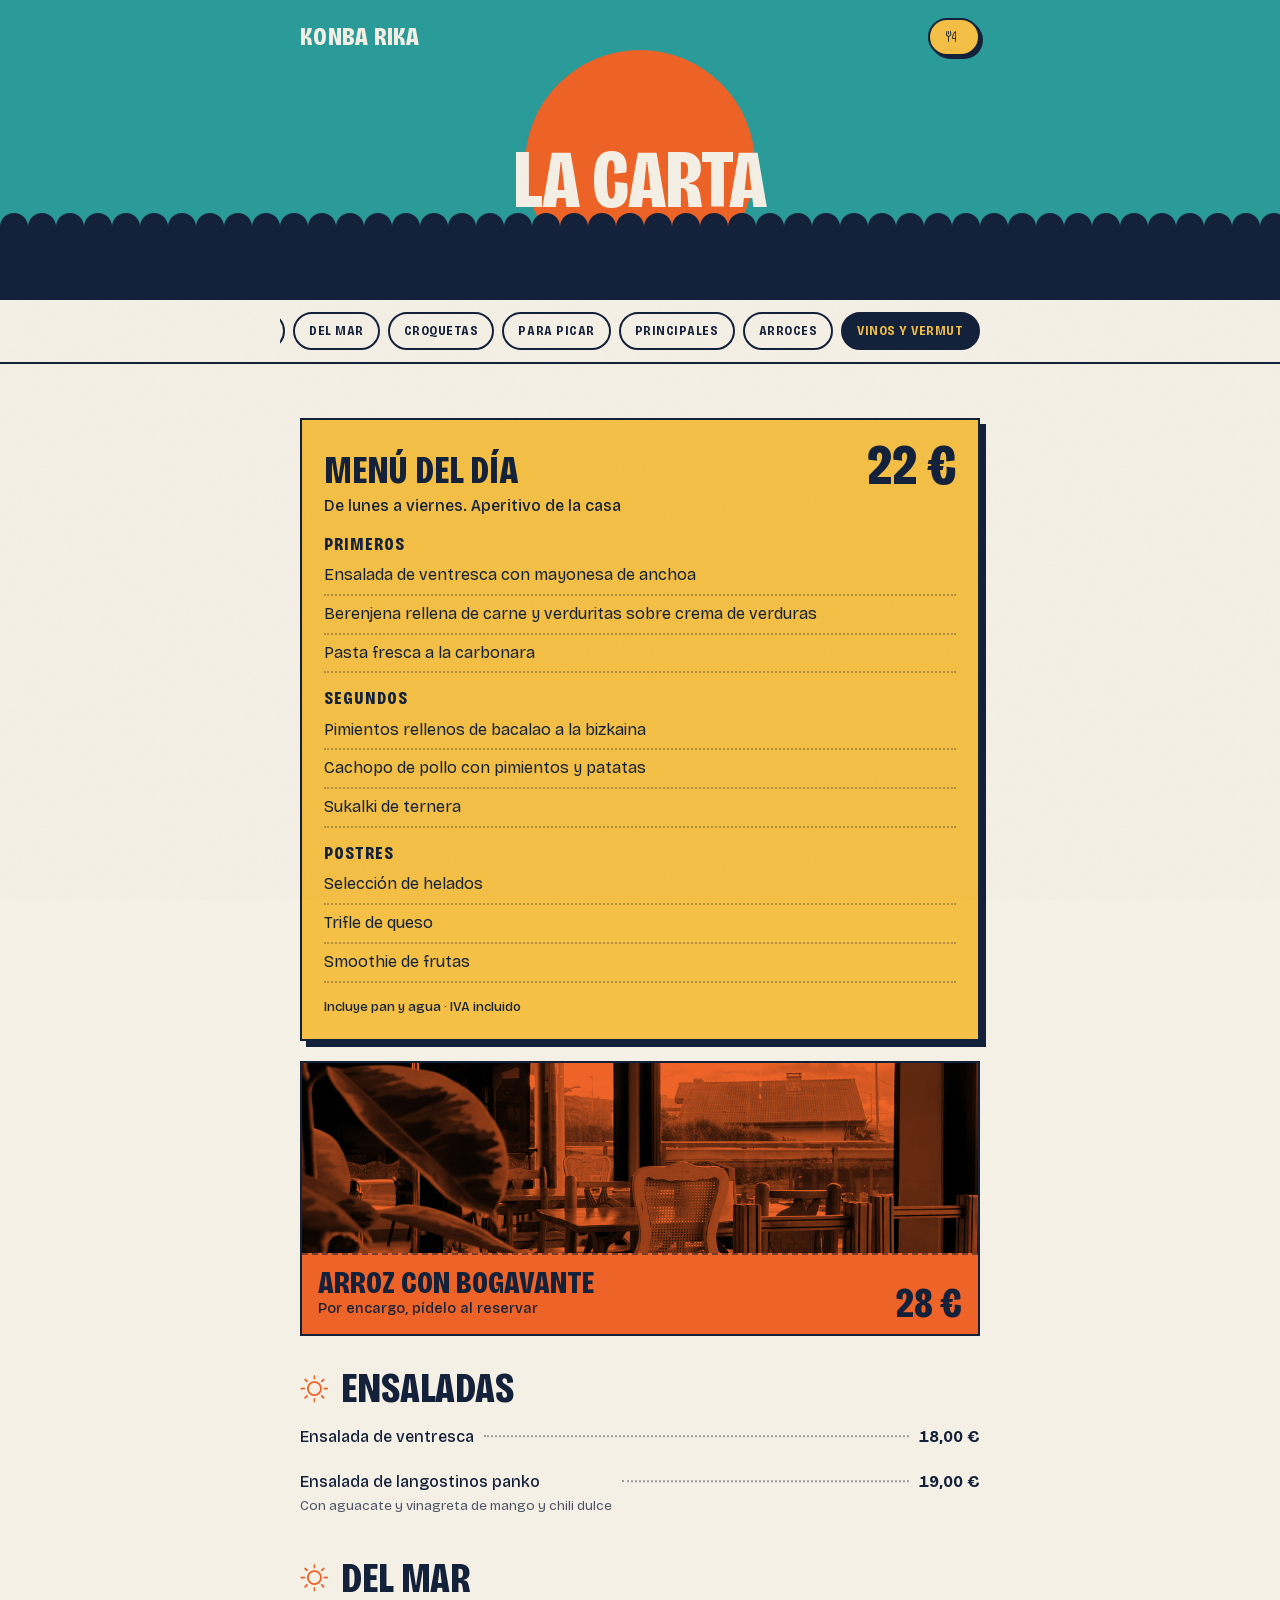
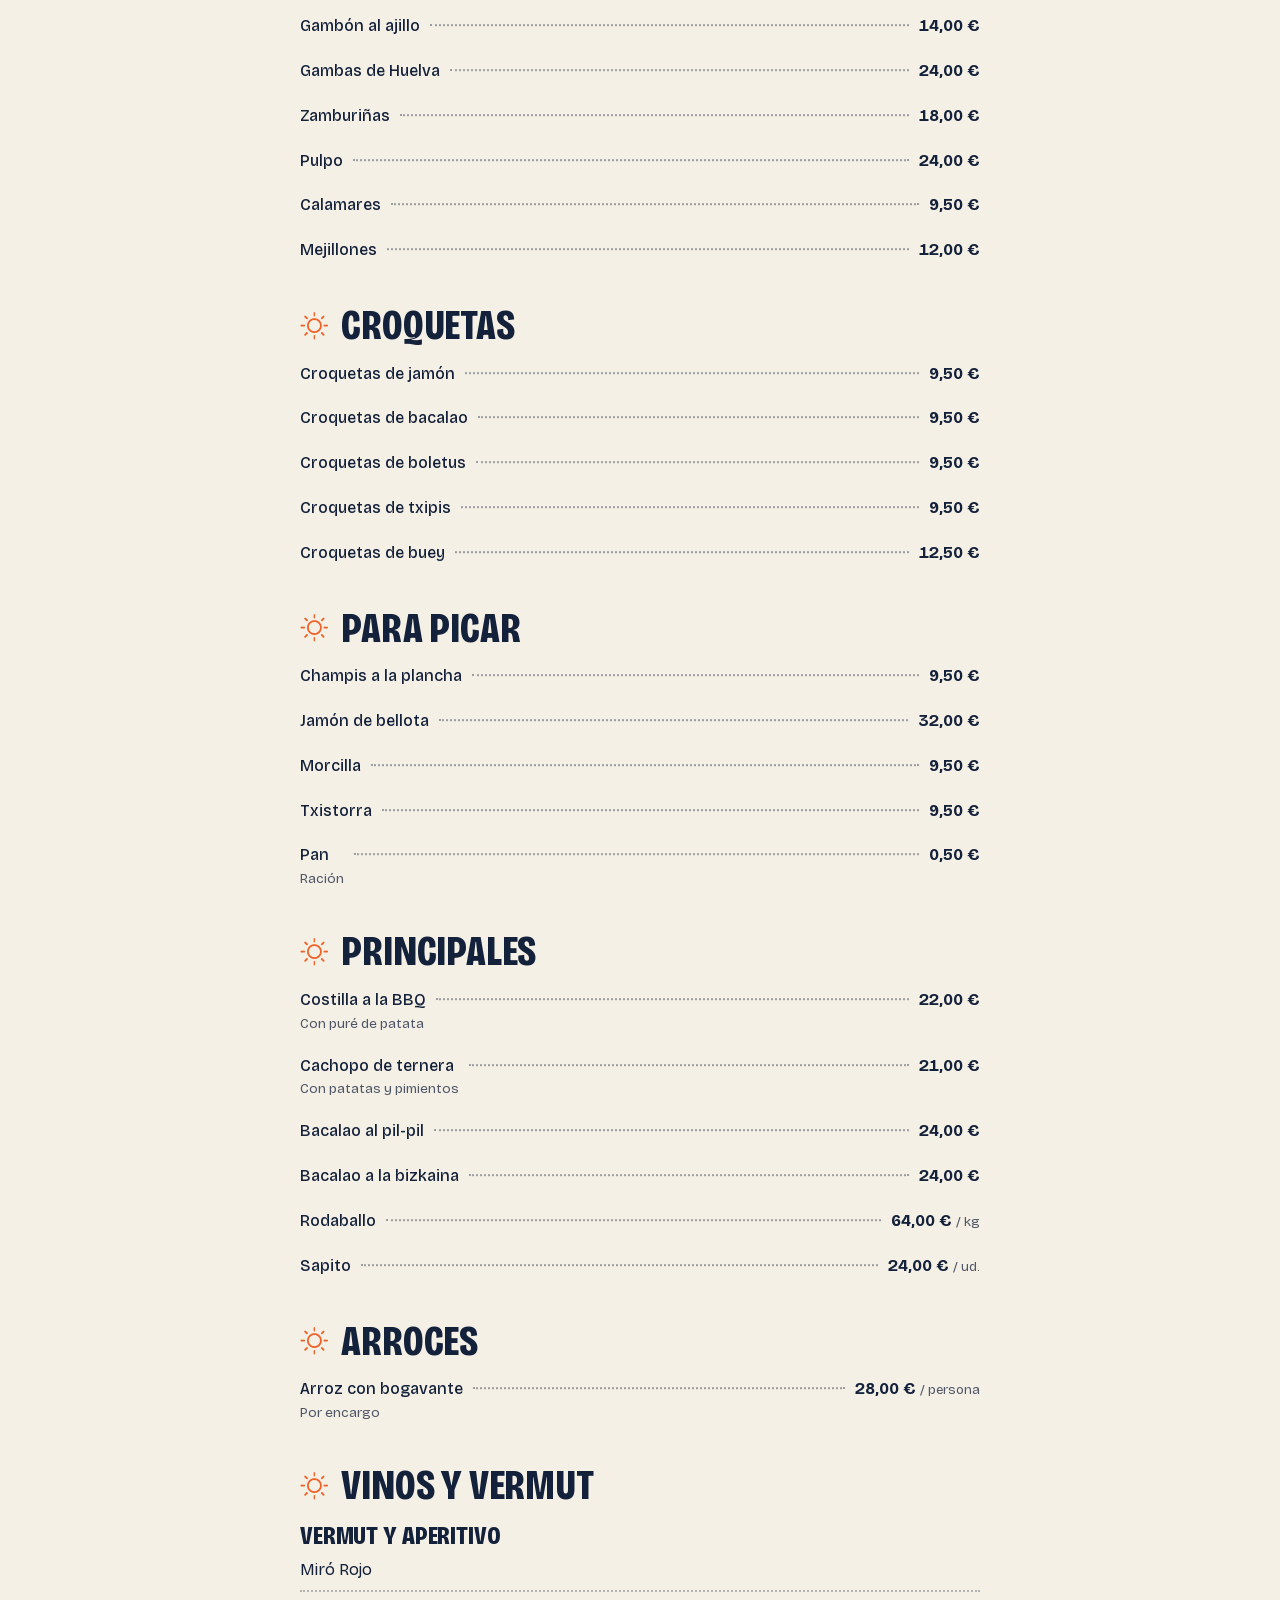
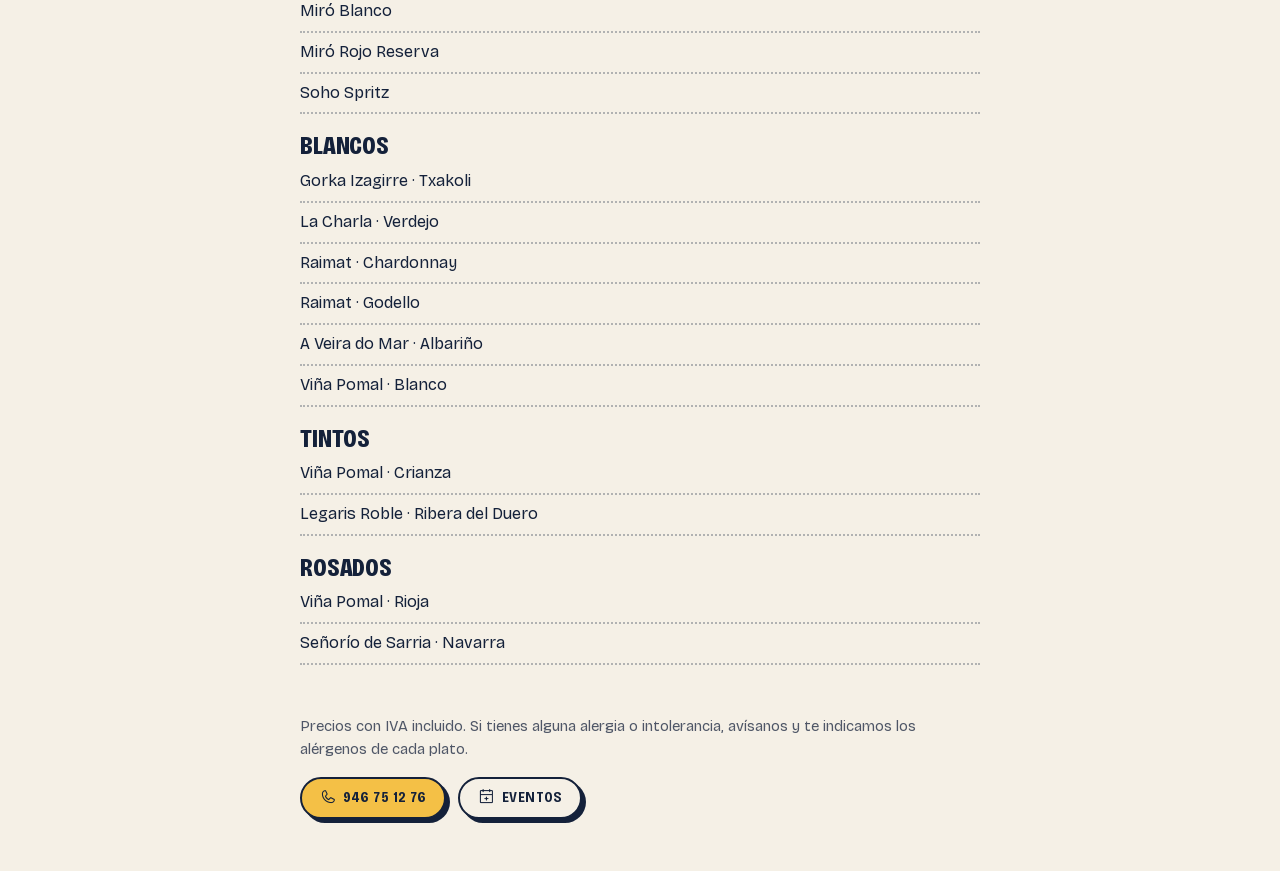
==== commit dfe8c502: "Web más directa: fotos tras la portada y Eventos en lista Co-Authored-By: Claude Opus 5.5 <noreply@a" ====
--- a/carta.html
+++ b/carta.html
@@ -9,7 +9,7 @@
   <meta name="theme-color" content="#2a9c99">
   <link rel="stylesheet" href="assets/css/fonts-bricolage.css">
   <link rel="stylesheet" href="assets/vendor/phosphor/style.css">
-  <link rel="stylesheet" href="assets/css/site.css?v=3">
+  <link rel="stylesheet" href="assets/css/site.css?v=4">
   <style>
     body { font-size: 16px; }
     .c-head { position: relative; background: var(--sea); color: var(--paper); overflow: hidden; height: 300px; }
@@ -74,11 +74,11 @@
     <p>Precios con IVA incluido. Si tienes alguna alergia o intolerancia, avísanos y te indicamos los alérgenos de cada plato.</p>
     <div class="btns">
       <a class="btn btn-sm btn-sand" href="tel:+34946751276"><i class="ph ph-phone"></i> 946 75 12 76</a>
-      <a class="btn btn-sm" href="index.html#cartelera"><i class="ph ph-calendar-plus"></i> Cartelera</a>
+      <a class="btn btn-sm" href="index.html#eventos"><i class="ph ph-calendar-plus"></i> Eventos</a>
     </div>
   </footer>
 
-  <script src="assets/js/data.js?v=3"></script>
+  <script src="assets/js/data.js?v=4"></script>
   <script>
   (function () {
     var esc = KR.esc;
--- a/assets/css/site.css
+++ b/assets/css/site.css
@@ -1,8 +1,7 @@
-/* Konba Rika · sistema "cartel de costa" v3
+/* Konba Rika · sistema "cartel de costa" v4
    Paleta sacada del mural del local: cielo turquesa, sol naranja, nube amarilla, mar azul marino.
-   Las fotos y vídeos del local mandan; el cartel (tipografía condensada, sellos, festón de olas,
-   botones con sombra dura) los enmarca.
-   Formas: fotos y carteles en ángulo recto; sol, sellos, etiquetas y botones en círculo o píldora. */
+   Las fotos y vídeos del local mandan y van sin rótulos; el texto se limita a datos útiles.
+   Formas: fotos en ángulo recto; botones y pestañas en píldora con sombra dura. */
 
 :root {
   --paper: #f5f0e6;
@@ -72,14 +71,6 @@
 .hl { color: var(--sun); }
 .hl-paper { color: var(--paper); }
 .kicker { font-weight: 700; font-stretch: 85%; text-transform: uppercase; letter-spacing: 0.1em; font-size: 0.85rem; color: var(--sun-d); }
-
-/* Etiqueta sobre foto */
-.ph-tag {
-  position: absolute; left: 12px; bottom: 12px; z-index: 2; padding: 5px 12px 4px;
-  background: var(--paper); color: var(--ink); border: 2px solid var(--ink); border-radius: 999px;
-  font-family: var(--display); font-weight: 800; font-stretch: 80%; text-transform: uppercase;
-  font-size: 0.86rem; letter-spacing: 0.04em; line-height: 1.1;
-}
 
 /* Festón de olas: la sección sube sobre la anterior */
 .scallop::before {
@@ -129,7 +120,8 @@
   .nav-toggle { display: inline-flex; }
 }
 
-/* ---------- Hero: el local en vídeo, a pantalla completa ---------- */
+
+/* ---------- Portada: el local en vídeo, a pantalla completa ---------- */
 .hero {
   position: relative; min-height: max(100svh, 640px); display: flex; align-items: flex-end;
   background: var(--ink); color: var(--paper); overflow: hidden; isolation: isolate;
@@ -139,180 +131,142 @@
 .hero-shade {
   position: absolute; inset: 0; z-index: 1; pointer-events: none;
   background:
-    linear-gradient(180deg, rgba(20, 33, 58, 0.55) 0%, rgba(20, 33, 58, 0) 20%),
-    linear-gradient(0deg, rgba(20, 33, 58, 0.92) 0%, rgba(20, 33, 58, 0.62) 26%, rgba(20, 33, 58, 0) 58%);
+    linear-gradient(180deg, rgba(20, 33, 58, 0.5) 0%, rgba(20, 33, 58, 0) 18%),
+    linear-gradient(0deg, rgba(20, 33, 58, 0.85) 0%, rgba(20, 33, 58, 0.45) 24%, rgba(20, 33, 58, 0) 50%);
 }
 .hero::after {
   content: ""; position: absolute; left: 0; right: 0; bottom: -1px; height: 18px; z-index: 3;
-  background: radial-gradient(circle at 18px 18px, var(--sand) 17.5px, transparent 18.5px) 0 0 / 36px 18px repeat-x;
-}
-.hero-body { position: relative; z-index: 2; width: 100%; padding: 120px 0 calc(clamp(26px, 4.5vh, 50px) + 18px); }
-.eyebrow {
-  display: inline-flex; align-items: center; gap: 0.65em; padding: 8px 15px 7px; border-radius: 999px;
-  background: rgba(20, 33, 58, 0.5); -webkit-backdrop-filter: blur(8px); backdrop-filter: blur(8px);
-  border: 1.5px solid rgba(245, 240, 230, 0.35);
-  font-weight: 700; font-stretch: 85%; text-transform: uppercase; letter-spacing: 0.08em; font-size: 0.86rem;
-}
-.eyebrow .dot { width: 9px; height: 9px; border-radius: 50%; background: var(--sun); box-shadow: 0 0 0 4px rgba(238, 99, 39, 0.35); }
+  background: radial-gradient(circle at 18px 18px, var(--paper) 17.5px, transparent 18.5px) 0 0 / 36px 18px repeat-x;
+}
+.hero-body { position: relative; z-index: 2; width: 100%; padding: 120px 0 calc(clamp(24px, 4vh, 44px) + 18px); }
 .wordmark {
-  margin: 14px 0 0 -0.035em; color: var(--paper); white-space: nowrap;
+  margin: 0 0 0 -0.035em; color: var(--paper); white-space: nowrap;
   font-size: min(calc((min(100vw, var(--maxw)) - 2 * var(--gutter)) / 4.05), 320px); line-height: 0.8;
-  text-shadow: 0 8px 50px rgba(20, 33, 58, 0.35);
 }
 .hero-foot {
-  display: grid; grid-template-columns: 1fr auto auto; align-items: end; gap: 22px 36px;
-  margin-top: clamp(18px, 2.4vw, 28px); padding-top: clamp(16px, 2vw, 22px); border-top: 2px solid rgba(245, 240, 230, 0.32);
-}
-.hero-foot .lead { color: var(--paper); font-size: clamp(1.08rem, 1.5vw, 1.32rem); max-width: 32ch; font-weight: 500; }
+  display: flex; align-items: center; justify-content: space-between; gap: 18px 32px; flex-wrap: wrap;
+  margin-top: clamp(18px, 2.4vw, 28px); padding-top: clamp(16px, 2vw, 22px); border-top: 2px solid rgba(245, 240, 230, 0.3);
+}
+.hero-addr { font-weight: 500; font-size: 1.05rem; color: rgba(245, 240, 230, 0.9); text-decoration: none; }
+.hero-addr:hover { color: var(--sand); }
 .hero-ctas { display: flex; gap: 14px; flex-wrap: wrap; }
 .hero .btn { --hard: var(--sand); }
-.chapter { width: 210px; display: grid; grid-template-columns: auto 1fr; align-items: baseline; gap: 6px 12px; }
-.ch-num { font-family: var(--display); font-weight: 800; font-stretch: 75%; font-size: 2.2rem; line-height: 0.85; color: var(--sand); font-variant-numeric: tabular-nums; }
-.ch-name { font-weight: 700; font-stretch: 85%; text-transform: uppercase; letter-spacing: 0.06em; font-size: 0.9rem; white-space: nowrap; }
-.ch-bar { grid-column: 1 / -1; height: 3px; background: rgba(245, 240, 230, 0.28); overflow: hidden; }
-.ch-bar i { display: block; height: 100%; width: 0; background: var(--sand); }
-@keyframes chfill { from { width: 0; } to { width: 100%; } }
-
-.sticker { position: absolute; z-index: 5; width: clamp(104px, 10vw, 140px); aspect-ratio: 1; }
-.sticker svg { width: 100%; height: 100%; overflow: visible; }
-.sticker .disc { fill: var(--sand); stroke: var(--ink); stroke-width: 2.5; }
-.sticker text { font-family: var(--display); font-weight: 800; font-stretch: 80%; font-size: 13px; letter-spacing: 0.12em; fill: var(--ink); text-transform: uppercase; }
-.sticker .ico { position: absolute; inset: 0; display: grid; place-items: center; font-size: 2.2rem; color: var(--ink); }
-.hero .sticker { right: var(--gutter); top: 104px; }
-
 @media (prefers-reduced-motion: no-preference) {
-  .hero .sticker svg { animation: spin 26s linear infinite; }
-  @keyframes spin { to { transform: rotate(360deg); } }
-  .hero-in { opacity: 0; transform: translateY(18px); animation: rise 0.9s var(--ease) 0.25s forwards; }
-  .wordmark.hero-in { animation-delay: 0.1s; }
-  .eyebrow.hero-in { animation-delay: 0s; }
+  .hero-in { opacity: 0; transform: translateY(18px); animation: rise 0.9s var(--ease) 0.2s forwards; }
+  .wordmark.hero-in { animation-delay: 0.05s; }
   @keyframes rise { to { opacity: 1; transform: none; } }
-}
-@media (prefers-reduced-motion: reduce) { .chapter { display: none; } }
-@media (max-width: 960px) {
-  .hero-foot { grid-template-columns: 1fr auto; }
-  .chapter { display: none; }
 }
 @media (max-width: 760px) {
   .hero { min-height: max(100svh, 600px); }
-  .hero-shade { background: linear-gradient(180deg, rgba(20, 33, 58, 0.5) 0%, rgba(20, 33, 58, 0) 18%), linear-gradient(0deg, rgba(20, 33, 58, 0.94) 0%, rgba(20, 33, 58, 0.66) 34%, rgba(20, 33, 58, 0) 66%); }
-  .hero .sticker { top: 84px; width: 88px; }
-  .eyebrow { font-size: 0.74rem; padding: 7px 12px 6px; }
+  .hero-shade { background: linear-gradient(180deg, rgba(20, 33, 58, 0.45) 0%, rgba(20, 33, 58, 0) 16%), linear-gradient(0deg, rgba(20, 33, 58, 0.9) 0%, rgba(20, 33, 58, 0.5) 30%, rgba(20, 33, 58, 0) 58%); }
   .wordmark { font-size: calc((100vw - 2 * var(--gutter)) / 3.9); }
-  .hero-foot { grid-template-columns: 1fr; }
+  .hero-ctas { width: 100%; }
   .hero-ctas .btn { flex: 1; justify-content: center; padding: 0 1rem; }
 }
 
-/* ---------- Reveal ---------- */
-@media (prefers-reduced-motion: no-preference) {
-  .reveal { opacity: 0; transform: translateY(26px); transition: opacity 0.8s var(--ease), transform 0.8s var(--ease); }
-  .reveal.is-in { opacity: 1; transform: none; }
-}
 section { position: relative; }
 .section { padding: clamp(84px, 11vw, 150px) 0; }
 
-/* ---------- Marquesina ---------- */
-.marquee { background: var(--sand); color: var(--ink); border-bottom: 2px solid var(--ink); overflow: hidden; padding: 14px 0 16px; }
-.marquee .track { display: flex; width: max-content; }
-.marquee .run { display: flex; align-items: center; gap: 0.45em; padding-right: 0.45em; font-family: var(--display); font-weight: 800; font-stretch: 75%; text-transform: uppercase; font-size: clamp(2rem, 4.6vw, 4rem); line-height: 1; white-space: nowrap; }
-.marquee .run i { color: var(--sun); font-size: 0.8em; }
-@media (prefers-reduced-motion: no-preference) {
-  .marquee .track { animation: marq 42s linear infinite; }
-  @keyframes marq { to { transform: translateX(-50%); } }
-}
-
-/* ---------- El sitio: texto + mosaico de fotos ---------- */
-.intro { display: grid; grid-template-columns: 1.2fr 1fr; gap: clamp(28px, 5vw, 80px); align-items: end; }
-.intro h2 { font-size: clamp(3rem, 6.4vw, 6.3rem); }
-.intro-side .lead { color: var(--ink-70); }
-.facts { display: grid; grid-template-columns: repeat(3, 1fr); gap: 16px; margin-top: 1.8rem; padding-top: 1.2rem; border-top: 2px solid var(--ink); }
-.fact b { display: block; font-family: var(--display); font-weight: 800; font-stretch: 75%; font-size: clamp(2.5rem, 4vw, 3.6rem); line-height: 0.9; color: var(--sun); }
-.fact span { display: block; font-size: 0.92rem; margin-top: 0.35rem; line-height: 1.3; font-weight: 500; }
-
-.bento { display: grid; grid-template-columns: repeat(12, 1fr); grid-auto-rows: clamp(118px, 12.6vw, 186px); gap: 12px; margin-top: clamp(40px, 6vw, 72px); }
-.bento figure { margin: 0; position: relative; overflow: hidden; background: var(--paper-2); }
-.bento img { width: 100%; height: 100%; object-fit: cover; transition: transform 1.2s var(--ease); }
-.bento figure:hover img { transform: scale(1.04); }
-.ph-a { grid-column: 1 / 8; grid-row: 1 / 4; }
-.ph-a img { object-position: 64% 50%; }
-.ph-b { grid-column: 8 / 11; grid-row: 1 / 4; }
-.ph-c { grid-column: 11 / 13; grid-row: 1 / 3; }
-.ph-d { grid-column: 11 / 13; grid-row: 3 / 4; }
-.ph-e { grid-column: 1 / 5; grid-row: 4 / 6; }
-.ph-f { grid-column: 5 / 10; grid-row: 4 / 6; }
-.ph-g { grid-column: 10 / 13; grid-row: 4 / 6; }
-.stamp-tile { background: var(--sun); display: grid; place-items: center; }
-.stamp { position: relative; width: min(74%, 150px); aspect-ratio: 1; transform: rotate(-12deg); }
-.stamp svg { width: 100%; height: 100%; overflow: visible; }
-.stamp .ring { fill: none; stroke: var(--paper); stroke-width: 2.5; }
-.stamp text { font-family: var(--display); font-weight: 800; font-stretch: 80%; font-size: 12.5px; letter-spacing: 0.14em; fill: var(--paper); }
-.stamp .mid { position: absolute; inset: 0; display: grid; place-items: center; color: var(--paper); font-size: 2.2rem; }
-@media (max-width: 900px) {
-  .intro { grid-template-columns: 1fr; }
-}
+/* ---------- El sitio: mosaico de fotos y vídeos ----------
+   Rejilla de 4 columnas (2 en móvil); cada fila mide 9/16 del ancho de columna, así una celda es 16:9,
+   una de 2×2 es 16:9 grande y una de 1×3 queda casi en 9:16 (fotos verticales y vídeos). */
+.sitio { background: var(--paper); padding: clamp(26px, 3vw, 40px) 0 clamp(64px, 8vw, 110px); }
+.mosaic-box { container-type: inline-size; }
+.mosaic {
+  --g: 8px;
+  display: grid; gap: var(--g); grid-template-columns: repeat(4, 1fr);
+  grid-auto-rows: calc((100vw - 2 * var(--gutter) - 3 * var(--g)) / 4 * 0.5625);
+  grid-auto-rows: calc((100cqw - 3 * var(--g)) / 4 * 0.5625);
+}
+.mosaic + .mosaic { margin-top: var(--g); }
+.mosaic[hidden] { display: none; }
+.mosaic figure { margin: 0; position: relative; overflow: hidden; background: var(--paper-2); }
+.mosaic img, .mosaic video { position: absolute; inset: 0; width: 100%; height: 100%; object-fit: cover; }
+.mosaic img { transition: transform 1.2s var(--ease); }
+.mosaic figure:hover img { transform: scale(1.03); }
+.m-a { grid-area: 1 / 1 / 3 / 3; }
+.m-b { grid-area: 1 / 3 / 4 / 4; }
+.m-c { grid-area: 1 / 4 / 2 / 5; }
+.m-d { grid-area: 2 / 4 / 3 / 5; }
+.m-e { grid-area: 3 / 1 / 4 / 2; }
+.m-f { grid-area: 3 / 2 / 4 / 3; }
+.m-k { grid-area: 3 / 4 / 6 / 5; }
+.m-g { grid-area: 4 / 2 / 6 / 4; }
+.m-h { grid-area: 4 / 1 / 7 / 2; }
+.m-l { grid-area: 6 / 2 / 7 / 3; }
+.m-m { grid-area: 6 / 3 / 7 / 4; }
+.m-n { grid-area: 6 / 4 / 7 / 5; }
+/* segundo bloque en espejo */
+.is-flip .m-a { grid-area: 1 / 3 / 3 / 5; }
+.is-flip .m-b { grid-area: 1 / 2 / 4 / 3; }
+.is-flip .m-c { grid-area: 1 / 1 / 2 / 2; }
+.is-flip .m-d { grid-area: 2 / 1 / 3 / 2; }
+.is-flip .m-e { grid-area: 3 / 4 / 4 / 5; }
+.is-flip .m-f { grid-area: 3 / 3 / 4 / 4; }
+.is-flip .m-k { grid-area: 3 / 1 / 6 / 2; }
+.is-flip .m-g { grid-area: 4 / 2 / 6 / 4; }
+.is-flip .m-h { grid-area: 4 / 4 / 7 / 5; }
+.is-flip .m-l { grid-area: 6 / 3 / 7 / 4; }
+.is-flip .m-m { grid-area: 6 / 2 / 7 / 3; }
+.is-flip .m-n { grid-area: 6 / 1 / 7 / 2; }
+.more-row { display: flex; justify-content: center; margin-top: 26px; }
+.more-row[hidden] { display: none; }
 @media (max-width: 680px) {
-  .bento { grid-template-columns: 1fr 1fr; grid-auto-rows: 44vw; gap: 10px; }
-  .ph-a { grid-column: 1 / 3; grid-row: 1 / 3; }
-  .ph-b { grid-column: 1 / 2; grid-row: 3 / 5; }
-  .ph-c { grid-column: 2 / 3; grid-row: 3 / 4; }
-  .ph-d { grid-column: 2 / 3; grid-row: 4 / 5; }
-  .ph-e { grid-column: 1 / 3; grid-row: 5 / 6; }
-  .ph-f { grid-column: 1 / 2; grid-row: 6 / 7; }
-  .ph-g { grid-column: 2 / 3; grid-row: 6 / 7; }
-  .facts .fact span { font-size: 0.84rem; }
-}
-
-/* ---------- Cartelera ---------- */
-.billboard { background: var(--ink); color: var(--paper); }
-.billboard h2 { color: var(--paper); }
-.billboard .lead { color: rgba(245, 240, 230, 0.78); margin-top: 1.2rem; }
-.bb-head { display: flex; align-items: flex-end; justify-content: space-between; gap: 32px; flex-wrap: wrap; }
-.chips { display: flex; flex-wrap: wrap; gap: 8px; }
-.chip { height: 40px; padding: 0 1.05rem; border-radius: 999px; border: 2px solid rgba(245, 240, 230, 0.5); background: transparent; color: var(--paper); cursor: pointer; font-weight: 600; font-stretch: 85%; text-transform: uppercase; letter-spacing: 0.04em; font-size: 0.86rem; }
-.chip:hover { border-color: var(--paper); }
-.chip[aria-pressed="true"] { background: var(--sand); color: var(--ink); border-color: var(--sand); }
-.posters { display: grid; grid-template-columns: repeat(3, 1fr); gap: 22px; margin-top: 3rem; }
-.poster { --pc: var(--sun); position: relative; display: flex; flex-direction: column; background: var(--pc); color: var(--ink); }
-.poster.c-sea { --pc: var(--sea); }
-.poster.c-sand { --pc: var(--sand); }
-.poster.c-paper { --pc: var(--paper); }
-.poster .p-img { position: relative; aspect-ratio: 4 / 3; background: var(--ink); overflow: hidden; }
-.poster .p-img img { width: 100%; height: 100%; object-fit: cover; transition: transform 1s var(--ease); }
-.poster:hover .p-img img { transform: scale(1.04); }
-.poster .p-body { position: relative; padding: 22px 22px 20px; display: flex; flex-direction: column; gap: 10px; flex: 1; border-top: 2px dashed rgba(20, 33, 58, 0.55); }
-.poster .p-body::before, .poster .p-body::after { content: ""; position: absolute; top: -12px; width: 22px; height: 22px; border-radius: 50%; background: var(--ink); }
-.poster .p-body::before { left: -11px; }
-.poster .p-body::after { right: -11px; }
-.p-date { display: flex; align-items: flex-end; gap: 10px; }
-.p-date b { font-family: var(--display); font-weight: 800; font-stretch: 75%; font-size: 4.4rem; line-height: 0.78; }
-.p-date span { font-weight: 700; font-stretch: 85%; text-transform: uppercase; font-size: 0.86rem; line-height: 1.1; letter-spacing: 0.06em; }
-.poster h3 { font-size: clamp(1.9rem, 2.6vw, 2.4rem); }
-.poster p { font-size: 0.97rem; line-height: 1.45; }
-.p-foot { display: flex; align-items: center; justify-content: space-between; gap: 12px; margin-top: auto; padding-top: 8px; }
-.p-meta { font-weight: 700; font-stretch: 85%; text-transform: uppercase; font-size: 0.82rem; letter-spacing: 0.06em; }
-.p-acts { display: flex; gap: 8px; }
-.poster .icon-btn { width: 44px; height: 44px; }
-.poster .btn { --hard: var(--ink); height: 44px; padding: 0 1rem; font-size: 0.86rem; }
-.poster.is-feature { grid-column: span 2; grid-row: span 2; }
-.poster.is-feature .p-img { aspect-ratio: auto; flex: 1; min-height: 360px; }
-.poster.is-feature .p-body { flex: 0 0 auto; }
-.poster.is-feature h3 { font-size: clamp(2.6rem, 4.6vw, 4.4rem); }
-.poster.is-feature .p-date b { font-size: 6.2rem; }
-.empty { grid-column: 1 / -1; padding: 40px 0; color: rgba(245, 240, 230, 0.75); }
-@media (max-width: 1000px) { .posters { grid-template-columns: 1fr 1fr; } }
-@media (max-width: 680px) {
-  .posters { grid-template-columns: 1fr; }
-  .poster.is-feature { grid-column: auto; grid-row: auto; }
-  .poster.is-feature .p-img { aspect-ratio: 4 / 3; min-height: 0; }
-}
+  .mosaic {
+    --g: 6px; grid-template-columns: repeat(2, 1fr);
+    grid-auto-rows: calc((100vw - 2 * var(--gutter) - var(--g)) / 2 * 0.5625);
+    grid-auto-rows: calc((100cqw - var(--g)) / 2 * 0.5625);
+  }
+  .mosaic .m-a, .is-flip .m-a { grid-area: 1 / 1 / 3 / 3; }
+  .mosaic .m-b, .is-flip .m-b { grid-area: 3 / 1 / 6 / 2; }
+  .mosaic .m-k, .is-flip .m-k { grid-area: 3 / 2 / 6 / 3; }
+  .mosaic .m-g, .is-flip .m-g { grid-area: 6 / 1 / 8 / 3; }
+  .mosaic .m-h, .is-flip .m-h { grid-area: 8 / 1 / 11 / 2; }
+  .mosaic .m-c, .is-flip .m-c { grid-area: 8 / 2 / 9 / 3; }
+  .mosaic .m-d, .is-flip .m-d { grid-area: 9 / 2 / 10 / 3; }
+  .mosaic .m-e, .is-flip .m-e { grid-area: 10 / 2 / 11 / 3; }
+  .mosaic .m-f, .is-flip .m-f { grid-area: 11 / 1 / 12 / 2; }
+  .mosaic .m-l, .is-flip .m-l { grid-area: 11 / 2 / 12 / 3; }
+  .mosaic .m-m, .is-flip .m-m { grid-area: 12 / 1 / 13 / 2; }
+  .mosaic .m-n, .is-flip .m-n { grid-area: 12 / 2 / 13 / 3; }
+}
+
+/* ---------- Eventos: lista sencilla ---------- */
+.events { --sc: var(--ink); background: var(--ink); color: var(--paper); }
+.agenda { list-style: none; margin: clamp(28px, 4vw, 48px) 0 0; padding: 0; border-top: 2px solid rgba(245, 240, 230, 0.22); }
+.ev {
+  display: grid; grid-template-columns: 132px 104px 1fr auto; align-items: center; gap: 0 clamp(18px, 2.4vw, 32px);
+  padding: 16px 0; border-bottom: 2px solid rgba(245, 240, 230, 0.22);
+}
+.ev-ph { width: 132px; aspect-ratio: 4 / 3; object-fit: cover; background: var(--navy-2); }
+.ev-date { display: flex; align-items: flex-end; gap: 8px; }
+.ev-date b { font-family: var(--display); font-weight: 800; font-stretch: 75%; font-size: 3.6rem; line-height: 0.78; color: var(--sand); }
+.ev-date span { font-weight: 700; font-stretch: 85%; text-transform: uppercase; font-size: 0.82rem; line-height: 1.15; letter-spacing: 0.06em; }
+.ev-date i { display: block; font-style: normal; }
+.ev h3 { font-size: clamp(1.7rem, 2.6vw, 2.4rem); color: var(--paper); }
+.ev-hora { display: block; margin-top: 6px; font-weight: 500; color: rgba(245, 240, 230, 0.72); font-size: 0.96rem; }
+.ev .btn { --hard: var(--sand); height: 44px; font-size: 0.86rem; }
+.agenda .empty { padding: 28px 0; color: rgba(245, 240, 230, 0.75); }
+@media (max-width: 760px) {
+  .ev { grid-template-columns: 92px 1fr; grid-template-rows: auto auto; gap: 4px 16px; align-items: start; padding: 14px 0; }
+  .ev-ph { width: 92px; grid-row: 1 / 3; }
+  .ev-date { gap: 6px; align-items: baseline; }
+  .ev-date b { font-size: 1.05rem; line-height: 1; color: var(--sand); font-family: var(--body); font-weight: 700; font-stretch: 85%; }
+  .ev-date i { display: inline; }
+  .ev-date span { color: var(--sand); }
+  .ev-main { grid-column: 2; }
+  .ev .btn { display: none; }
+  .ev h3 { font-size: 1.55rem; }
+  .ev-hora { margin-top: 4px; font-size: 0.9rem; }
+  .ev-link { position: absolute; inset: 0; }
+  .ev { position: relative; }
+}
+@media (min-width: 761px) { .ev-link { display: none; } }
 
 /* ---------- Carta ---------- */
 .menu { --sc: var(--sand); background: var(--sand); }
-.menu-top { display: grid; grid-template-columns: 1fr 1.05fr; gap: clamp(28px, 5vw, 72px); align-items: end; }
-.menu-top .lead { margin-top: 1.2rem; }
-.menu-photo { margin: 0; position: relative; aspect-ratio: 16 / 9; overflow: hidden; border: 2px solid var(--ink); box-shadow: 8px 8px 0 var(--ink); background: var(--ink); }
-.menu-photo img { width: 100%; height: 100%; object-fit: cover; }
-.menu-grid { display: grid; grid-template-columns: 1fr 330px; gap: clamp(32px, 5vw, 72px); align-items: start; margin-top: clamp(48px, 6vw, 80px); }
+.menu-grid { display: grid; grid-template-columns: 1fr 330px; gap: clamp(32px, 5vw, 72px); align-items: start; }
+.menu h2 { margin-bottom: clamp(24px, 3vw, 36px); }
 .tabs { display: flex; gap: 8px; flex-wrap: wrap; }
 .tab { height: 44px; padding: 0 1.2rem; border-radius: 999px; border: 2px solid var(--ink); background: transparent; cursor: pointer; font-weight: 700; font-stretch: 85%; text-transform: uppercase; letter-spacing: 0.04em; font-size: 0.9rem; }
 .tab[aria-selected="true"] { background: var(--ink); color: var(--sand); }
@@ -320,8 +274,7 @@
 .tab-panel[hidden] { display: none; }
 .menu-cols { columns: 2; column-gap: 56px; }
 .menu-group { break-inside: avoid; margin-bottom: 2.2rem; }
-.menu-group h3 { font-size: 2rem; margin-bottom: 0.5rem; display: flex; align-items: center; gap: 0.35em; }
-.menu-group h3 i { color: var(--sun); font-size: 0.75em; }
+.menu-group h3 { font-size: 2rem; margin-bottom: 0.5rem; }
 .dish { display: grid; grid-template-columns: auto 1fr auto; align-items: baseline; padding: 6px 0; }
 .dish .name { font-weight: 500; }
 .dish .note { display: block; font-size: 0.85rem; color: var(--ink-70); font-weight: 400; }
@@ -340,98 +293,24 @@
 .menudia li, .wine-grid li { padding: 7px 0; border-bottom: 2px dotted rgba(20, 33, 58, 0.3); }
 .wine-grid { display: grid; grid-template-columns: repeat(2, 1fr); gap: 30px 56px; }
 .wine-grid h3 { font-size: 2rem; margin-bottom: 0.4rem; }
-.tent { position: sticky; top: 100px; background: var(--ink); color: var(--paper); padding: 0 24px 26px; text-align: center; overflow: hidden; border: 2px solid var(--ink); box-shadow: 8px 8px 0 var(--sun); }
+.tent-wrap { position: sticky; top: 100px; display: grid; justify-items: start; gap: 22px; }
+.tent { width: 100%; background: var(--ink); color: var(--paper); padding: 0 24px 26px; text-align: center; overflow: hidden; border: 2px solid var(--ink); box-shadow: 8px 8px 0 var(--sun); }
 .tent .tent-sun { width: 150px; height: 75px; margin: 0 auto 6px; background: var(--sun); border-radius: 0 0 150px 150px; }
 .tent .brand { display: block; font-size: 2.2rem; color: var(--paper); }
 .qr-box { width: 176px; height: 176px; margin: 16px auto 12px; background: var(--paper); padding: 12px; }
 .qr-box svg { width: 100%; height: 100%; }
 .tent small { display: block; font-weight: 600; font-stretch: 85%; text-transform: uppercase; letter-spacing: 0.08em; font-size: 0.78rem; color: rgba(245, 240, 230, 0.75); }
 .tent .mesa { font-family: var(--display); font-weight: 800; font-stretch: 75%; font-size: 3rem; line-height: 1; margin-top: 4px; color: var(--sand); }
-.tent-note { margin-top: 24px; font-size: 0.95rem; }
-.tent-wrap { position: relative; }
-.tent-wrap .sticker { right: -26px; top: -40px; width: 128px; transform: rotate(12deg); }
-.tent-wrap .sticker .disc { fill: var(--sun); }
-.tent-wrap .sticker .ico { font-family: var(--display); font-weight: 800; font-stretch: 75%; font-size: 2.1rem; line-height: 0.85; text-align: center; }
-.tent-wrap .sticker .ico small { display: block; font-size: 0.42em; letter-spacing: 0.06em; }
 @media (max-width: 960px) {
-  .menu-top, .menu-grid { grid-template-columns: 1fr; }
-  .tent { position: relative; top: 0; max-width: 360px; }
-  .tent-wrap .sticker { right: 0; }
+  .menu-grid { grid-template-columns: 1fr; }
+  .tent-wrap { position: relative; top: 0; max-width: 360px; }
 }
 @media (max-width: 680px) {
   .menu-cols { columns: 1; }
   .menudia, .wine-grid { grid-template-columns: 1fr; gap: 26px; }
-  .menu-photo { box-shadow: 5px 5px 0 var(--ink); }
-}
-
-/* ---------- Con sol o con txirimiri ---------- */
-.weather-head { display: flex; align-items: flex-end; justify-content: space-between; gap: 24px 48px; flex-wrap: wrap; }
-.weather-head .lead { color: var(--ink-70); max-width: 34ch; }
-.weather { display: grid; grid-template-columns: 1fr 1fr; margin-top: 3rem; border-block: 2px solid var(--ink); }
-.half { position: relative; min-height: clamp(460px, 48vw, 680px); overflow: hidden; }
-.half > img { position: absolute; inset: 0; width: 100%; height: 100%; object-fit: cover; transition: transform 1.4s var(--ease); }
-.half:hover > img { transform: scale(1.03); }
-.half + .half { border-left: 2px solid var(--ink); }
-.label { position: absolute; left: clamp(16px, 3vw, 36px); bottom: clamp(16px, 3vw, 36px); max-width: min(420px, 82%); padding: 22px 24px; border: 2px solid var(--ink); box-shadow: 6px 6px 0 var(--ink); }
-.label .display { font-size: clamp(3rem, 5.4vw, 5.2rem); display: flex; align-items: center; gap: 0.18em; }
-.label .display i { font-size: 0.7em; }
-.label p { margin-top: 8px; font-weight: 500; }
-.half.sol .label { background: var(--sand); }
-.half.txiri .label { background: var(--sea); }
-@media (max-width: 900px) {
-  .weather { grid-template-columns: 1fr; }
-  .half { min-height: 118vw; max-height: 620px; }
-  .half + .half { border-left: 0; border-top: 2px solid var(--ink); }
-}
-
-/* ---------- Rincones (carrusel) ---------- */
-.rin-head { display: flex; align-items: flex-end; justify-content: space-between; gap: 24px; margin-top: clamp(64px, 8vw, 110px); }
-.rin-title { font-size: clamp(2.4rem, 4.4vw, 4rem); margin-top: 0.35rem; }
-.gallery-nav { display: flex; gap: 10px; }
-.rincones {
-  --pad: max(var(--gutter), calc((100vw - var(--maxw)) / 2 + var(--gutter)));
-  display: flex; gap: 18px; overflow-x: auto; scroll-snap-type: x mandatory; scrollbar-width: none;
-  padding: 2rem var(--pad) 0.5rem; scroll-padding-inline: var(--pad);
-}
-.rincones::-webkit-scrollbar { display: none; }
-.rin { flex: 0 0 clamp(250px, 25vw, 330px); scroll-snap-align: start; }
-.rin-ph { position: relative; aspect-ratio: 4 / 5; overflow: hidden; border: 2px solid var(--ink); background: var(--paper-2); }
-.rin-ph img { width: 100%; height: 100%; object-fit: cover; transition: transform 1.2s var(--ease); }
-.rin:hover .rin-ph img { transform: scale(1.05); }
-.rin-n { display: inline-block; margin-top: 14px; font-family: var(--display); font-weight: 800; font-stretch: 75%; font-size: 1.15rem; color: var(--sun-d); }
-.rin h4 { font-size: 2.2rem; margin: 2px 0 6px; }
-.rin p { color: var(--ink-70); font-size: 0.97rem; max-width: 30ch; }
-
-.groups { display: grid; grid-template-columns: 1fr 1.1fr; margin-top: clamp(56px, 7vw, 96px); background: var(--sun); border: 2px solid var(--ink); box-shadow: 8px 8px 0 var(--ink); }
-.g-ph { position: relative; min-height: 360px; border-right: 2px solid var(--ink); overflow: hidden; }
-.g-ph img { position: absolute; inset: 0; width: 100%; height: 100%; object-fit: cover; }
-.g-body { padding: clamp(24px, 3vw, 44px); display: grid; gap: 20px; align-content: space-between; }
-.groups .big { font-family: var(--display); font-weight: 800; font-stretch: 75%; font-size: clamp(6rem, 12vw, 10.5rem); line-height: 0.78; color: var(--ink); }
-.groups .display { font-size: clamp(2.4rem, 3.8vw, 3.6rem); display: block; }
-.groups p { font-weight: 500; margin-top: 10px; max-width: 40ch; }
-.groups .btn { justify-self: start; background: var(--paper); }
-@media (max-width: 900px) {
-  .groups { grid-template-columns: 1fr; }
-  .g-ph { min-height: 240px; border-right: 0; border-bottom: 2px solid var(--ink); }
-}
-
-/* ---------- Galería (mosaico sobre turquesa) ---------- */
-.gallery { --sc: var(--sea); background: var(--sea); color: var(--ink); }
-.gallery-head { display: flex; align-items: flex-end; justify-content: space-between; gap: 24px; flex-wrap: wrap; }
-.masonry { columns: 4; column-gap: 14px; margin-top: 2.8rem; }
-.masonry figure { margin: 0 0 14px; break-inside: avoid; position: relative; overflow: hidden; border: 2px solid var(--ink); background: var(--sea-d); }
-.masonry img { width: 100%; height: auto; transition: transform 1.2s var(--ease); }
-.masonry figure:hover img { transform: scale(1.04); }
-.masonry video { width: 100%; aspect-ratio: 9 / 16; object-fit: cover; }
-.masonry .v::after {
-  content: "Vídeo"; position: absolute; top: 10px; left: 10px; padding: 3px 10px 2px; border-radius: 999px;
-  background: var(--sun); color: var(--ink); border: 2px solid var(--ink);
-  font-family: var(--display); font-weight: 800; font-stretch: 80%; text-transform: uppercase; font-size: 0.74rem; letter-spacing: 0.06em;
-}
-@media (max-width: 1000px) { .masonry { columns: 3; } }
-@media (max-width: 640px) { .masonry { columns: 2; column-gap: 10px; } .masonry figure { margin-bottom: 10px; } }
-
-/* ---------- Reservas ---------- */
+}
+
+/* ---------- Reservas y contacto ---------- */
 .book { background: var(--paper); color: var(--ink); }
 .book .lead { color: var(--ink-70); margin-top: 1.2rem; }
 .book-grid { display: grid; grid-template-columns: 1.1fr 1fr; gap: clamp(32px, 5vw, 80px); align-items: start; }
@@ -449,7 +328,7 @@
 .form-ok { display: none; grid-column: 1 / -1; padding: 20px 22px; background: var(--sand); color: var(--ink); border: 2px solid var(--ink); }
 .form-ok.is-visible { display: block; }
 .form-ok strong { display: block; font-family: var(--display); font-weight: 800; font-stretch: 75%; text-transform: uppercase; font-size: 2rem; line-height: 1; }
-.visit { background: var(--salt); color: var(--ink); border: 2px solid var(--ink); box-shadow: 8px 8px 0 var(--sea); }
+.visit { background: var(--salt); color: var(--ink); border: 2px solid var(--ink); box-shadow: 8px 8px 0 var(--sea); scroll-margin-top: 100px; }
 .visit .photo { aspect-ratio: 16 / 10; border-bottom: 2px solid var(--ink); overflow: hidden; }
 .visit .photo img { width: 100%; height: 100%; object-fit: cover; }
 .visit .body { padding: 26px; display: grid; gap: 18px; }
@@ -468,22 +347,20 @@
   mask: linear-gradient(#000 0 0) top / 100% 40px no-repeat, radial-gradient(circle at 24px 0, #000 23.5px, transparent 24.5px) left bottom / 48px 24px repeat-x;
   position: relative; z-index: 2; border-top: 2px solid var(--ink);
 }
-.footer { background: var(--ink); color: var(--paper); margin-top: -40px; padding: 90px 0 30px; }
-.footer .giant { font-size: clamp(64px, 16.4vw, 290px); line-height: 0.8; color: var(--sun); white-space: nowrap; text-align: center; }
-.footer-grid { display: grid; grid-template-columns: 1.3fr 1fr 1fr; gap: 40px; margin-top: 56px; }
-.footer p, .footer a { color: rgba(245, 240, 230, 0.8); text-decoration: none; }
+.footer { background: var(--ink); color: var(--paper); margin-top: -40px; padding: 84px 0 30px; }
+.footer-grid { display: grid; grid-template-columns: 1.4fr 1fr 1fr; gap: 28px 40px; align-items: start; }
+.footer .brand { font-size: 2.6rem; color: var(--sand); }
+.footer a { color: rgba(245, 240, 230, 0.82); text-decoration: none; }
 .footer a:hover { color: var(--sand); }
 .footer ul { list-style: none; padding: 0; margin: 0; display: grid; gap: 8px; }
-.footer h4 { margin: 0 0 14px; font-size: 1.6rem; color: var(--sand); }
-.footer .agur { font-family: var(--display); font-weight: 800; font-stretch: 75%; text-transform: uppercase; font-size: 3rem; line-height: 0.9; color: var(--paper); }
-.footer-bottom { display: flex; justify-content: space-between; gap: 16px; flex-wrap: wrap; margin-top: 56px; padding-top: 22px; border-top: 2px solid rgba(245, 240, 230, 0.2); font-size: 0.88rem; }
+.footer-bottom { display: flex; justify-content: space-between; gap: 16px; flex-wrap: wrap; margin-top: 48px; padding-top: 22px; border-top: 2px solid rgba(245, 240, 230, 0.2); font-size: 0.88rem; color: rgba(245, 240, 230, 0.7); }
 @media (max-width: 760px) { .footer-grid { grid-template-columns: 1fr; } }
 
-/* ---------- Toast ---------- */
+/* ---------- Aviso ---------- */
 .toast { position: fixed; left: 50%; bottom: 24px; z-index: 80; transform: translate(-50%, 24px); opacity: 0; visibility: hidden; background: var(--ink); color: var(--paper); padding: 14px 20px; border-radius: 999px; border: 2px solid var(--paper); font-weight: 600; transition: transform 0.35s var(--ease), opacity 0.3s, visibility 0.3s; max-width: calc(100vw - 32px); }
 .toast.is-visible { transform: translate(-50%, 0); opacity: 1; visibility: visible; }
 
 @media (prefers-reduced-motion: reduce) {
   html { scroll-behavior: auto; }
-  .half > img, .poster .p-img img, .bento img, .rin-ph img, .masonry img { transition: none; }
-}
+  .mosaic img { transition: none; }
+}
